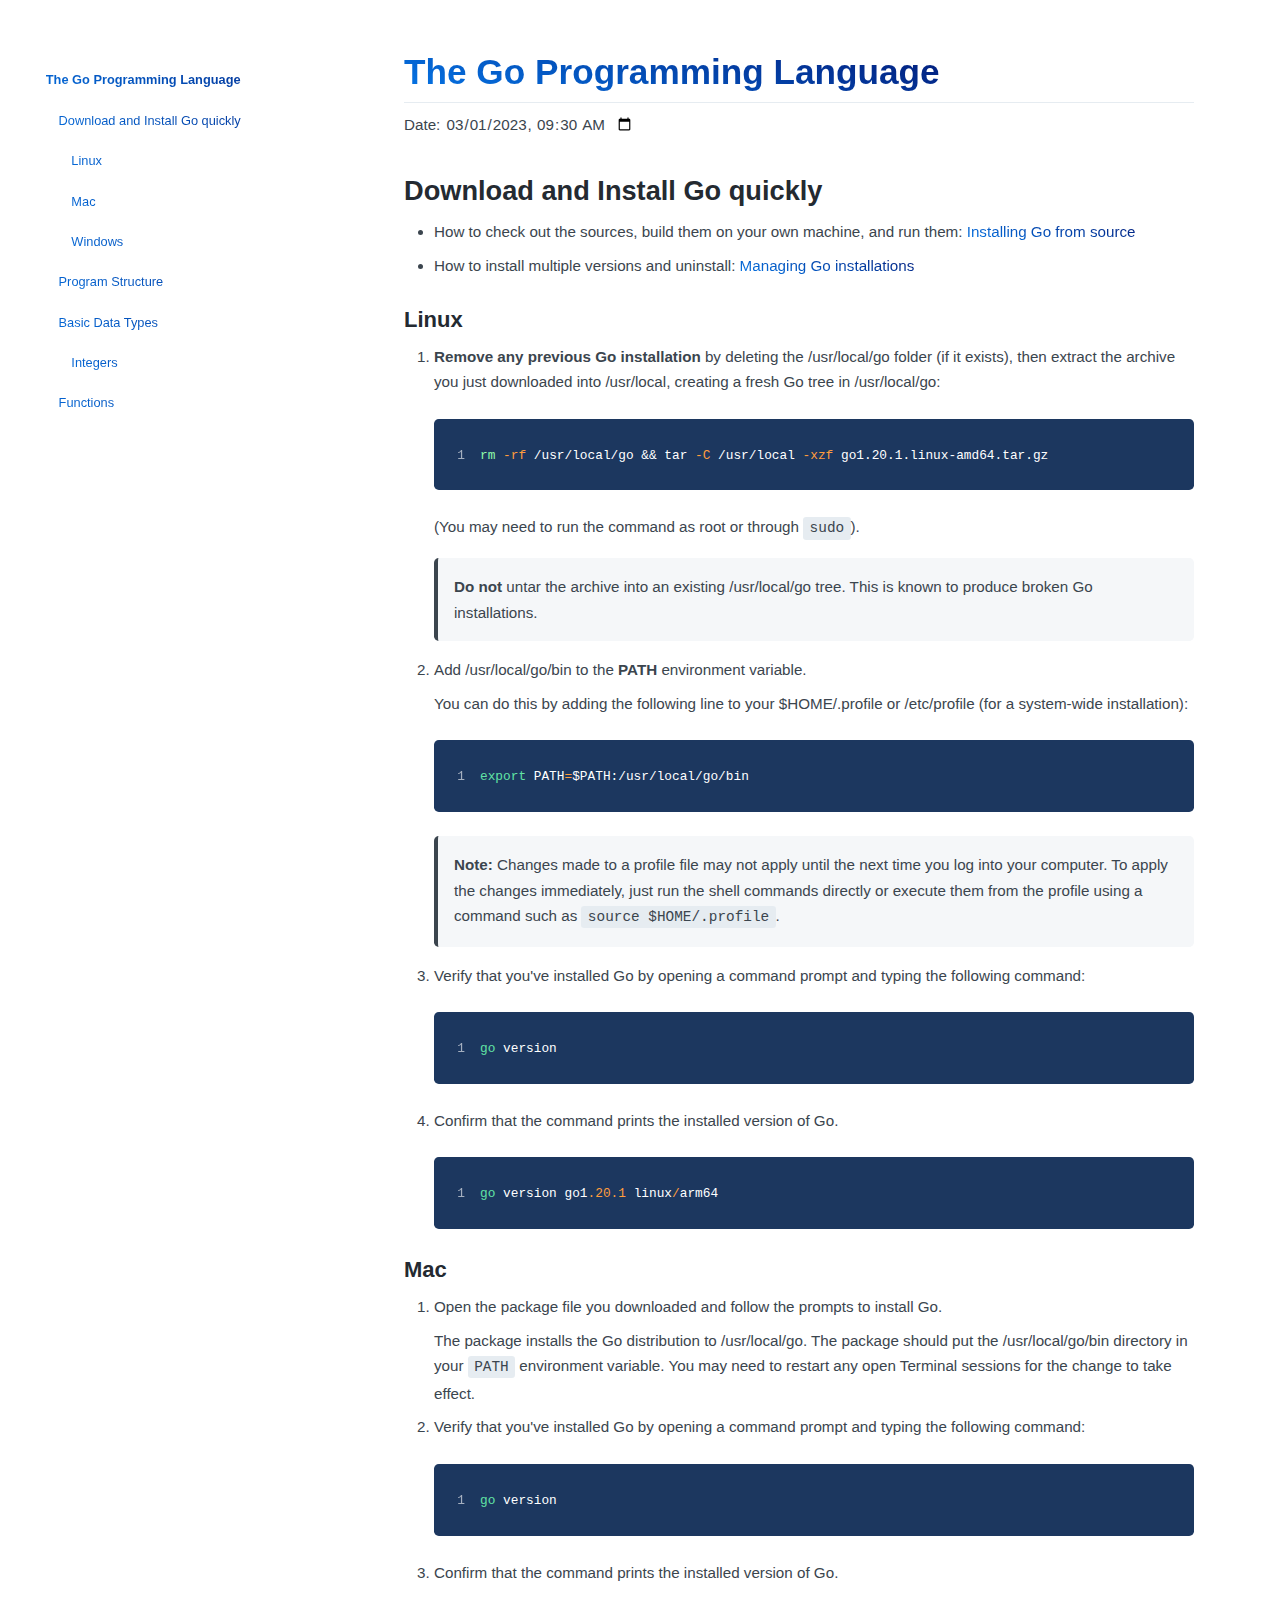
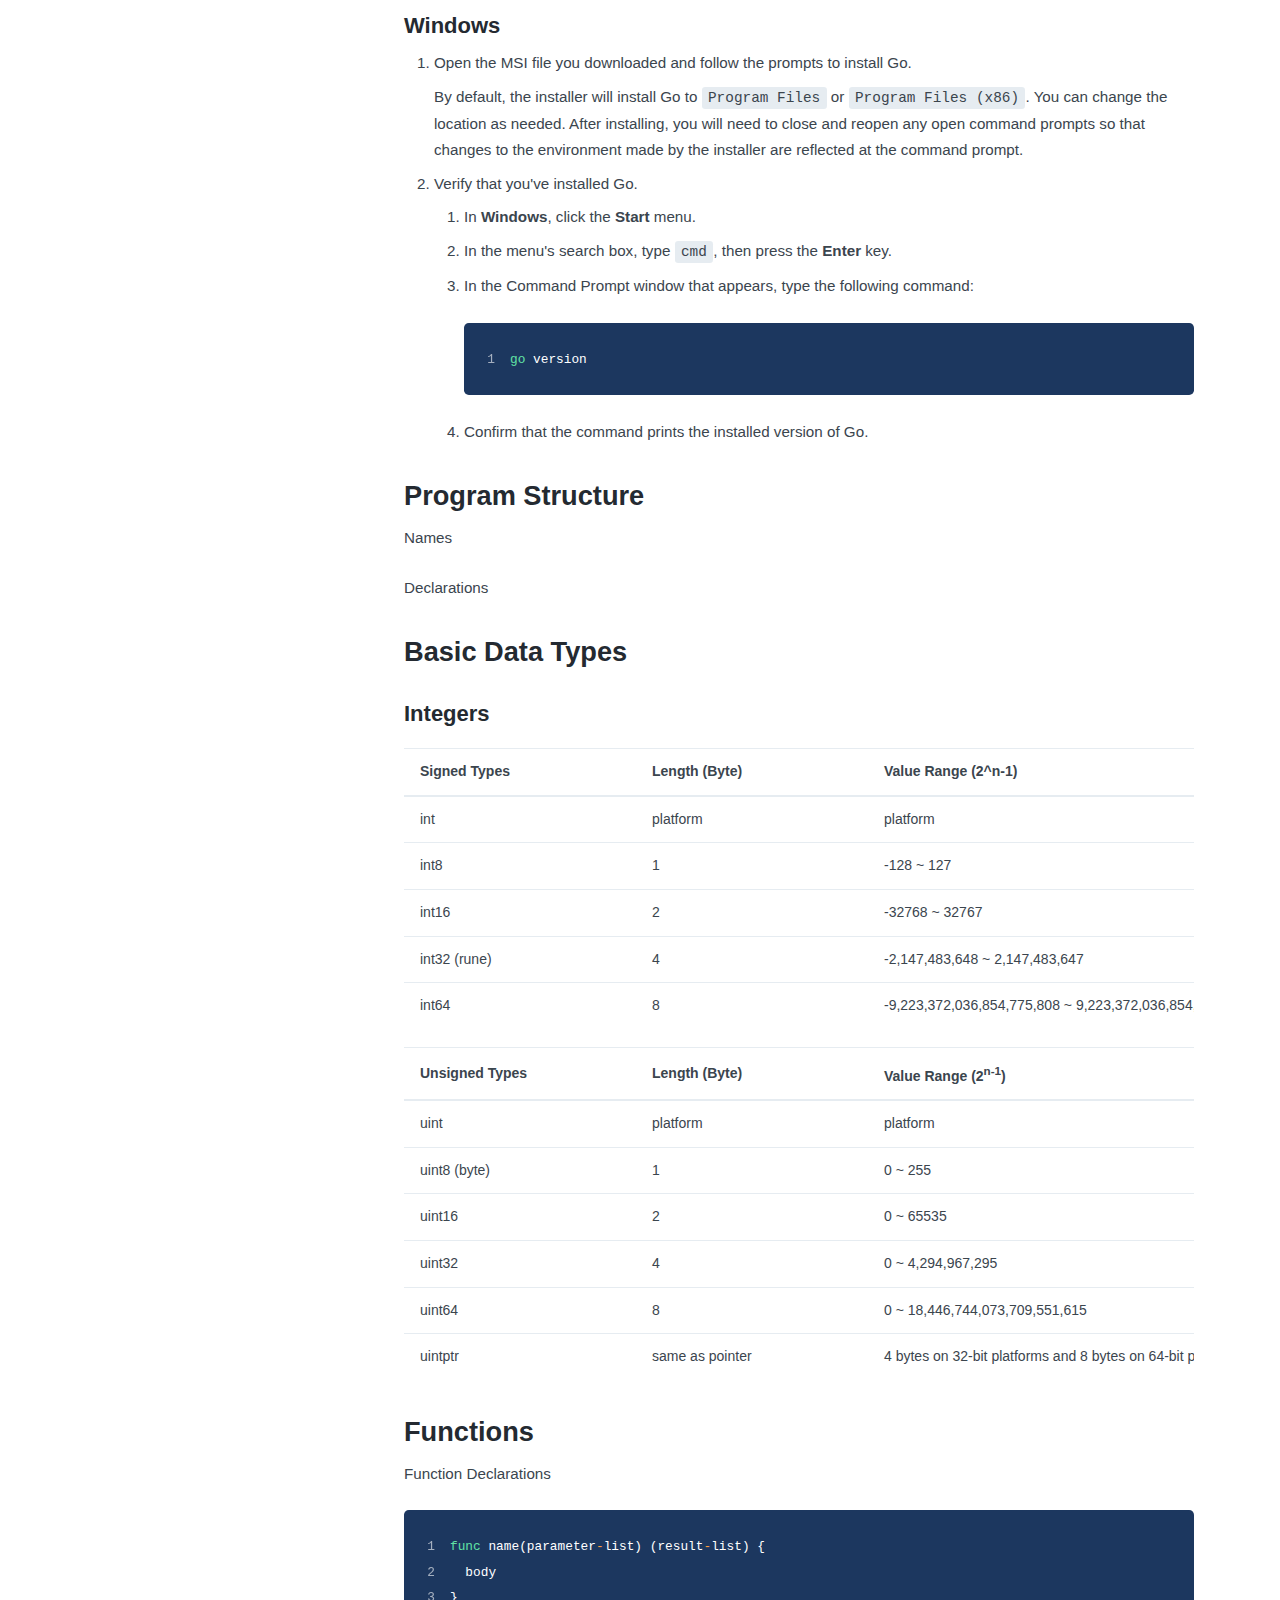
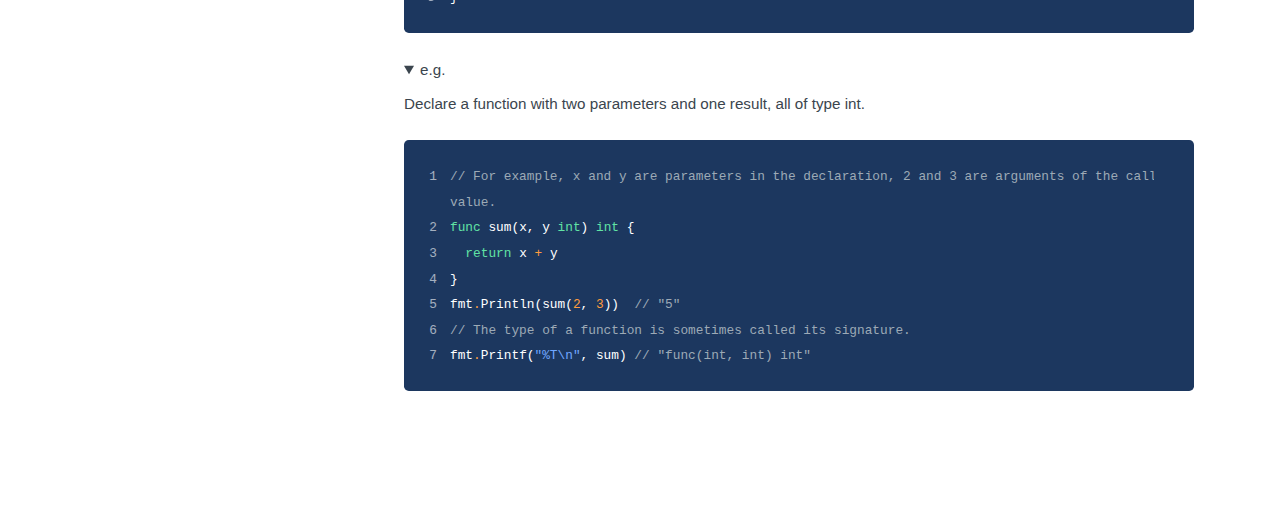
==== index.html @ cfb30a69 "Add files via upload" ====
<!doctype html>
<html>
<head>
<meta charset='UTF-8'><meta name='viewport' content='width=device-width initial-scale=1'>
<title>FEWCOKE</title>
<link rel="shortcut icon" href="https://avatars.githubusercontent.com/u/36886473?v=4">
<style type='text/css'>html {overflow-x: initial !important;}:root { --bg-color: #ffffff; --text-color: #333333; --select-text-bg-color: #B5D6FC; --select-text-font-color: auto; --monospace: "Lucida Console",Consolas,"Courier",monospace; --title-bar-height: 20px; }
.mac-os-11 { --title-bar-height: 28px; }
html { font-size: 14px; background-color: var(--bg-color); color: var(--text-color); font-family: "Helvetica Neue", Helvetica, Arial, sans-serif; -webkit-font-smoothing: antialiased; }
h1, h2, h3, h4, h5 { white-space: pre-wrap; }
body { margin: 0px; padding: 0px; height: auto; inset: 0px; font-size: 1rem; line-height: 1.428571; overflow-x: hidden; background-image: inherit; background-size: inherit; background-attachment: inherit; background-origin: inherit; background-clip: inherit; background-color: inherit; tab-size: 4; background-position: inherit; background-repeat: inherit; }
iframe { margin: auto; }
a.url { word-break: break-all; }
a:active, a:hover { outline: 0px; }
.in-text-selection, ::selection { text-shadow: none; background: var(--select-text-bg-color); color: var(--select-text-font-color); }
#write { margin: 0px auto; height: auto; width: inherit; word-break: normal; overflow-wrap: break-word; position: relative; white-space: normal; overflow-x: visible; padding-top: 36px; }
#write.first-line-indent p { text-indent: 2em; }
#write.first-line-indent li p, #write.first-line-indent p * { text-indent: 0px; }
#write.first-line-indent li { margin-left: 2em; }
.for-image #write { padding-left: 8px; padding-right: 8px; }
body.typora-export { padding-left: 30px; padding-right: 30px; }
.typora-export .footnote-line, .typora-export li, .typora-export p { white-space: pre-wrap; }
.typora-export .task-list-item input { pointer-events: none; }
@media screen and (max-width: 500px) {
  body.typora-export { padding-left: 0px; padding-right: 0px; }
  #write { padding-left: 20px; padding-right: 20px; }
}
#write li > figure:last-child { margin-bottom: 0.5rem; }
#write ol, #write ul { position: relative; }
img { max-width: 100%; vertical-align: middle; image-orientation: from-image; }
button, input, select, textarea { color: inherit; font-family: inherit; font-size: inherit; font-style: inherit; font-variant-caps: inherit; font-weight: inherit; font-stretch: inherit; line-height: inherit; }
input[type="checkbox"], input[type="radio"] { line-height: normal; padding: 0px; }
*, ::after, ::before { box-sizing: border-box; }
#write h1, #write h2, #write h3, #write h4, #write h5, #write h6, #write p, #write pre { width: inherit; }
#write h1, #write h2, #write h3, #write h4, #write h5, #write h6, #write p { position: relative; }
p { line-height: inherit; }
h1, h2, h3, h4, h5, h6 { break-after: avoid-page; break-inside: avoid; orphans: 4; }
p { orphans: 4; }
h1 { font-size: 2rem; }
h2 { font-size: 1.8rem; }
h3 { font-size: 1.6rem; }
h4 { font-size: 1.4rem; }
h5 { font-size: 1.2rem; }
h6 { font-size: 1rem; }
.md-math-block, .md-rawblock, h1, h2, h3, h4, h5, h6, p { margin-top: 1rem; margin-bottom: 1rem; }
.hidden { display: none; }
.md-blockmeta { color: rgb(204, 204, 204); font-weight: 700; font-style: italic; }
a { cursor: pointer; }
sup.md-footnote { padding: 2px 4px; background-color: rgba(238, 238, 238, 0.7); color: rgb(85, 85, 85); border-radius: 4px; cursor: pointer; }
sup.md-footnote a, sup.md-footnote a:hover { color: inherit; text-transform: inherit; text-decoration: inherit; }
#write input[type="checkbox"] { cursor: pointer; width: inherit; height: inherit; }
figure { overflow-x: auto; margin: 1.2em 0px; max-width: calc(100% + 16px); padding: 0px; }
figure > table { margin: 0px; }
thead, tr { break-inside: avoid; break-after: auto; }
thead { display: table-header-group; }
table { border-collapse: collapse; border-spacing: 0px; width: 100%; overflow: auto; break-inside: auto; text-align: left; }
table.md-table td { min-width: 32px; }
.CodeMirror-gutters { border-right-width: 0px; background-color: inherit; }
.CodeMirror-linenumber { -webkit-user-select: none; }
.CodeMirror { text-align: left; }
.CodeMirror-placeholder { opacity: 0.3; }
.CodeMirror pre { padding: 0px 4px; }
.CodeMirror-lines { padding: 0px; }
div.hr:focus { cursor: none; }
#write pre { white-space: pre-wrap; }
#write.fences-no-line-wrapping pre { white-space: pre; }
#write pre.ty-contain-cm { white-space: normal; }
.CodeMirror-gutters { margin-right: 4px; }
.md-fences { font-size: 0.9rem; display: block; break-inside: avoid; text-align: left; overflow: visible; white-space: pre; background-image: inherit; background-size: inherit; background-attachment: inherit; background-origin: inherit; background-clip: inherit; background-color: inherit; position: relative !important; background-position: inherit; background-repeat: inherit; }
.md-fences-adv-panel { width: 100%; margin-top: 10px; text-align: center; padding-top: 0px; padding-bottom: 8px; overflow-x: auto; }
#write .md-fences.mock-cm { white-space: pre-wrap; }
.md-fences.md-fences-with-lineno { padding-left: 0px; }
#write.fences-no-line-wrapping .md-fences.mock-cm { white-space: pre; overflow-x: auto; }
.md-fences.mock-cm.md-fences-with-lineno { padding-left: 8px; }
.CodeMirror-line, twitterwidget { break-inside: avoid; }
svg { break-inside: avoid; }
.footnotes { opacity: 0.8; font-size: 0.9rem; margin-top: 1em; margin-bottom: 1em; }
.footnotes + .footnotes { margin-top: 0px; }
.md-reset { margin: 0px; padding: 0px; border: 0px; outline: 0px; vertical-align: top; text-decoration: none; text-shadow: none; float: none; position: static; width: auto; height: auto; white-space: nowrap; cursor: inherit; line-height: normal; font-weight: 400; text-align: left; box-sizing: content-box; direction: ltr; background-position: 0px 0px; }
li div { padding-top: 0px; }
blockquote { margin: 1rem 0px; }
li .mathjax-block, li p { margin: 0.5rem 0px; }
li blockquote { margin: 1rem 0px; }
li { margin: 0px; position: relative; }
blockquote > :last-child { margin-bottom: 0px; }
blockquote > :first-child, li > :first-child { margin-top: 0px; }
.footnotes-area { color: rgb(136, 136, 136); margin-top: 0.714rem; padding-bottom: 0.143rem; white-space: normal; }
#write .footnote-line { white-space: pre-wrap; }
@media print {
  body, html { border: 1px solid transparent; height: 99%; break-after: avoid; break-before: avoid; font-variant-ligatures: no-common-ligatures; }
  #write { margin-top: 0px; border-color: transparent !important; padding-top: 0px !important; padding-bottom: 0px !important; }
  .typora-export * { print-color-adjust: exact; }
  .typora-export #write { break-after: avoid; }
  .typora-export #write::after { height: 0px; }
  .is-mac table { break-inside: avoid; }
  #write > p:nth-child(1) { margin-top: 0px; }
  .typora-export-show-outline .typora-export-sidebar { display: none; }
  figure { overflow-x: visible; }
}
.footnote-line { margin-top: 0.714em; font-size: 0.7em; }
a img, img a { cursor: pointer; }
pre.md-meta-block { font-size: 0.8rem; min-height: 0.8rem; white-space: pre-wrap; background-color: rgb(204, 204, 204); display: block; overflow-x: hidden; }
p > .md-image:only-child:not(.md-img-error) img, p > img:only-child { display: block; margin: auto; }
#write.first-line-indent p > .md-image:only-child:not(.md-img-error) img { left: -2em; position: relative; }
p > .md-image:only-child { display: inline-block; width: 100%; }
#write .MathJax_Display { margin: 0.8em 0px 0px; }
.md-math-block { width: 100%; }
.md-math-block:not(:empty)::after { display: none; }
.MathJax_ref { fill: currentcolor; }
[contenteditable="true"]:active, [contenteditable="true"]:focus, [contenteditable="false"]:active, [contenteditable="false"]:focus { outline: 0px; box-shadow: none; }
.md-task-list-item { position: relative; list-style-type: none; }
.task-list-item.md-task-list-item { padding-left: 0px; }
.md-task-list-item > input { position: absolute; top: 0px; left: 0px; margin-left: -1.2em; margin-top: calc(1em - 10px); border: none; }
.math { font-size: 1rem; }
.md-toc { min-height: 3.58rem; position: relative; font-size: 0.9rem; border-radius: 10px; }
.md-toc-content { position: relative; margin-left: 0px; }
.md-toc-content::after, .md-toc::after { display: none; }
.md-toc-item { display: block; color: rgb(65, 131, 196); }
.md-toc-item a { text-decoration: none; }
.md-toc-inner:hover { text-decoration: underline; }
.md-toc-inner { display: inline-block; cursor: pointer; }
.md-toc-h1 .md-toc-inner { margin-left: 0px; font-weight: 700; }
.md-toc-h2 .md-toc-inner { margin-left: 2em; }
.md-toc-h3 .md-toc-inner { margin-left: 4em; }
.md-toc-h4 .md-toc-inner { margin-left: 6em; }
.md-toc-h5 .md-toc-inner { margin-left: 8em; }
.md-toc-h6 .md-toc-inner { margin-left: 10em; }
@media screen and (max-width: 48em) {
  .md-toc-h3 .md-toc-inner { margin-left: 3.5em; }
  .md-toc-h4 .md-toc-inner { margin-left: 5em; }
  .md-toc-h5 .md-toc-inner { margin-left: 6.5em; }
  .md-toc-h6 .md-toc-inner { margin-left: 8em; }
}
a.md-toc-inner { font-size: inherit; font-style: inherit; font-weight: inherit; line-height: inherit; }
.footnote-line a:not(.reversefootnote) { color: inherit; }
.reversefootnote { font-family: ui-monospace, sans-serif; }
.md-attr { display: none; }
.md-fn-count::after { content: "."; }
code, pre, samp, tt { font-family: var(--monospace); }
kbd { margin: 0px 0.1em; padding: 0.1em 0.6em; font-size: 0.8em; color: rgb(36, 39, 41); background-color: rgb(255, 255, 255); border: 1px solid rgb(173, 179, 185); border-radius: 3px; box-shadow: rgba(12, 13, 14, 0.2) 0px 1px 0px, rgb(255, 255, 255) 0px 0px 0px 2px inset; white-space: nowrap; vertical-align: middle; }
.md-comment { color: rgb(162, 127, 3); opacity: 0.6; font-family: var(--monospace); }
code { text-align: left; }
a.md-print-anchor { white-space: pre !important; border: none !important; display: inline-block !important; position: absolute !important; width: 1px !important; right: 0px !important; outline: 0px !important; text-shadow: initial !important; background-position: 0px 0px !important; }
.os-windows.monocolor-emoji .md-emoji { font-family: "Segoe UI Symbol", sans-serif; }
.md-diagram-panel > svg { max-width: 100%; }
[lang="flow"] svg, [lang="mermaid"] svg { max-width: 100%; height: auto; }
[lang="mermaid"] .node text { font-size: 1rem; }
table tr th { border-bottom-width: 0px; }
video { max-width: 100%; display: block; margin: 0px auto; }
iframe { max-width: 100%; width: 100%; border: none; }
.highlight td, .highlight tr { border: 0px; }
mark { background-color: rgb(255, 255, 0); color: rgb(0, 0, 0); }
.md-html-inline .md-plain, .md-html-inline strong, mark .md-inline-math, mark strong { color: inherit; }
.md-expand mark .md-meta { opacity: 0.3 !important; }
mark .md-meta { color: rgb(0, 0, 0); }
@media print {
  .typora-export h1, .typora-export h2, .typora-export h3, .typora-export h4, .typora-export h5, .typora-export h6 { break-inside: avoid; }
}
.md-diagram-panel .messageText { stroke: none !important; }
.md-diagram-panel .start-state { fill: var(--node-fill); }
.md-diagram-panel .edgeLabel rect { opacity: 1 !important; }
.md-fences.md-fences-math { font-size: 1em; }
.md-fences-advanced:not(.md-focus) { padding: 0px; white-space: nowrap; border: 0px; }
.md-fences-advanced:not(.md-focus) { background-image: inherit; background-size: inherit; background-attachment: inherit; background-origin: inherit; background-clip: inherit; background-color: inherit; background-position: inherit; background-repeat: inherit; }
.typora-export-show-outline .typora-export-content { max-width: 1440px; margin: auto; display: flex; flex-direction: row; }
.typora-export-sidebar { width: 300px; font-size: 0.8rem; margin-top: 80px; margin-right: 18px; }
.typora-export-show-outline #write { --webkit-flex: 2; flex: 2 1 0%; }
.typora-export-sidebar .outline-content { position: fixed; top: 0px; max-height: 100%; overflow: hidden auto; padding-bottom: 30px; padding-top: 60px; width: 300px; }
@media screen and (max-width: 1024px) {
  .typora-export-sidebar, .typora-export-sidebar .outline-content { width: 240px; }
}
@media screen and (max-width: 800px) {
  .typora-export-sidebar { display: none; }
}
.outline-content li, .outline-content ul { margin-left: 0px; margin-right: 0px; padding-left: 0px; padding-right: 0px; list-style: none; overflow-wrap: anywhere; }
.outline-content ul { margin-top: 0px; margin-bottom: 0px; }
.outline-content strong { font-weight: 400; }
.outline-expander { width: 1rem; height: 1.428571rem; position: relative; display: table-cell; vertical-align: middle; cursor: pointer; padding-left: 4px; }
.outline-expander::before { content: ""; position: relative; font-family: Ionicons; display: inline-block; font-size: 8px; vertical-align: middle; }
.outline-item { padding-top: 3px; padding-bottom: 3px; cursor: pointer; }
.outline-expander:hover::before { content: ""; }
.outline-h1 > .outline-item { padding-left: 0px; }
.outline-h2 > .outline-item { padding-left: 1em; }
.outline-h3 > .outline-item { padding-left: 2em; }
.outline-h4 > .outline-item { padding-left: 3em; }
.outline-h5 > .outline-item { padding-left: 4em; }
.outline-h6 > .outline-item { padding-left: 5em; }
.outline-label { cursor: pointer; display: table-cell; vertical-align: middle; text-decoration: none; color: inherit; }
.outline-label:hover { text-decoration: underline; }
.outline-item:hover { border-color: rgb(245, 245, 245); background-color: var(--item-hover-bg-color); }
.outline-item:hover { margin-left: -28px; margin-right: -28px; border-left-width: 28px; border-left-style: solid; border-left-color: transparent; border-right-width: 28px; border-right-style: solid; border-right-color: transparent; }
.outline-item-single .outline-expander::before, .outline-item-single .outline-expander:hover::before { display: none; }
.outline-item-open > .outline-item > .outline-expander::before { content: ""; }
.outline-children { display: none; }
.info-panel-tab-wrapper { display: none; }
.outline-item-open > .outline-children { display: block; }
.typora-export .outline-item { padding-top: 1px; padding-bottom: 1px; }
.typora-export .outline-item:hover { margin-right: -8px; border-right-width: 8px; border-right-style: solid; border-right-color: transparent; }
.typora-export .outline-expander::before { content: "+"; font-family: inherit; top: -1px; }
.typora-export .outline-expander:hover::before, .typora-export .outline-item-open > .outline-item > .outline-expander::before { content: "−"; }
.typora-export-collapse-outline .outline-children { display: none; }
.typora-export-collapse-outline .outline-item-open > .outline-children, .typora-export-no-collapse-outline .outline-children { display: block; }
.typora-export-no-collapse-outline .outline-expander::before { content: "" !important; }
.typora-export-show-outline .outline-item-active > .outline-item .outline-label { font-weight: 700; }
.md-inline-math-container mjx-container { zoom: 0.95; }
mjx-container { break-inside: avoid; }


.CodeMirror { height: auto; }
.CodeMirror.cm-s-inner { background-image: inherit; background-size: inherit; background-attachment: inherit; background-origin: inherit; background-clip: inherit; background-color: inherit; background-position: inherit; background-repeat: inherit; }
.CodeMirror-scroll { overflow: auto hidden; z-index: 3; }
.CodeMirror-gutter-filler, .CodeMirror-scrollbar-filler { background-color: rgb(255, 255, 255); }
.CodeMirror-gutters { border-right-width: 1px; border-right-style: solid; border-right-color: rgb(221, 221, 221); background-image: inherit; background-size: inherit; background-attachment: inherit; background-origin: inherit; background-clip: inherit; background-color: inherit; white-space: nowrap; background-position: inherit; background-repeat: inherit; }
.CodeMirror-linenumber { padding: 0px 3px 0px 5px; text-align: right; color: rgb(153, 153, 153); }
.cm-s-inner .cm-keyword { color: rgb(119, 0, 136); }
.cm-s-inner .cm-atom, .cm-s-inner.cm-atom { color: rgb(34, 17, 153); }
.cm-s-inner .cm-number { color: rgb(17, 102, 68); }
.cm-s-inner .cm-def { color: rgb(0, 0, 255); }
.cm-s-inner .cm-variable { color: rgb(0, 0, 0); }
.cm-s-inner .cm-variable-2 { color: rgb(0, 85, 170); }
.cm-s-inner .cm-variable-3 { color: rgb(0, 136, 85); }
.cm-s-inner .cm-string { color: rgb(170, 17, 17); }
.cm-s-inner .cm-property { color: rgb(0, 0, 0); }
.cm-s-inner .cm-operator { color: rgb(152, 26, 26); }
.cm-s-inner .cm-comment, .cm-s-inner.cm-comment { color: rgb(170, 85, 0); }
.cm-s-inner .cm-string-2 { color: rgb(255, 85, 0); }
.cm-s-inner .cm-meta { color: rgb(85, 85, 85); }
.cm-s-inner .cm-qualifier { color: rgb(85, 85, 85); }
.cm-s-inner .cm-builtin { color: rgb(51, 0, 170); }
.cm-s-inner .cm-bracket { color: rgb(153, 153, 119); }
.cm-s-inner .cm-tag { color: rgb(17, 119, 0); }
.cm-s-inner .cm-attribute { color: rgb(0, 0, 204); }
.cm-s-inner .cm-header, .cm-s-inner.cm-header { color: rgb(0, 0, 255); }
.cm-s-inner .cm-quote, .cm-s-inner.cm-quote { color: rgb(0, 153, 0); }
.cm-s-inner .cm-hr, .cm-s-inner.cm-hr { color: rgb(153, 153, 153); }
.cm-s-inner .cm-link, .cm-s-inner.cm-link { color: rgb(0, 0, 204); }
.cm-negative { color: rgb(221, 68, 68); }
.cm-positive { color: rgb(34, 153, 34); }
.cm-header, .cm-strong { font-weight: 700; }
.cm-del { text-decoration: line-through; }
.cm-em { font-style: italic; }
.cm-link { text-decoration: underline; }
.cm-error { color: red; }
.cm-invalidchar { color: red; }
.cm-constant { color: rgb(38, 139, 210); }
.cm-defined { color: rgb(181, 137, 0); }
div.CodeMirror span.CodeMirror-matchingbracket { color: rgb(0, 255, 0); }
div.CodeMirror span.CodeMirror-nonmatchingbracket { color: rgb(255, 34, 34); }
.cm-s-inner .CodeMirror-activeline-background { background-image: inherit; background-size: inherit; background-attachment: inherit; background-origin: inherit; background-clip: inherit; background-color: inherit; background-position: inherit; background-repeat: inherit; }
.CodeMirror { position: relative; overflow: hidden; }
.CodeMirror-scroll { height: 100%; outline: 0px; position: relative; box-sizing: content-box; background-image: inherit; background-size: inherit; background-attachment: inherit; background-origin: inherit; background-clip: inherit; background-color: inherit; background-position: inherit; background-repeat: inherit; }
.CodeMirror-sizer { position: relative; }
.CodeMirror-gutter-filler, .CodeMirror-hscrollbar, .CodeMirror-scrollbar-filler, .CodeMirror-vscrollbar { position: absolute; z-index: 6; display: none; outline: 0px; }
.CodeMirror-vscrollbar { right: 0px; top: 0px; overflow: hidden; }
.CodeMirror-hscrollbar { bottom: 0px; left: 0px; overflow: auto hidden; }
.CodeMirror-scrollbar-filler { right: 0px; bottom: 0px; }
.CodeMirror-gutter-filler { left: 0px; bottom: 0px; }
.CodeMirror-gutters { position: absolute; left: 0px; top: 0px; padding-bottom: 10px; z-index: 3; overflow-y: hidden; }
.CodeMirror-gutter { white-space: normal; height: 100%; box-sizing: content-box; padding-bottom: 30px; margin-bottom: -32px; display: inline-block; }
.CodeMirror-gutter-wrapper { position: absolute; z-index: 4; border: none !important; background-position: 0px 0px !important; }
.CodeMirror-gutter-background { position: absolute; top: 0px; bottom: 0px; z-index: 4; }
.CodeMirror-gutter-elt { position: absolute; cursor: default; z-index: 4; }
.CodeMirror-lines { cursor: text; }
.CodeMirror pre { border-radius: 0px; border-width: 0px; font-family: inherit; font-size: inherit; margin: 0px; white-space: pre; overflow-wrap: normal; color: inherit; z-index: 2; position: relative; overflow: visible; background-position: 0px 0px; }
.CodeMirror-wrap pre { overflow-wrap: break-word; white-space: pre-wrap; word-break: normal; }
.CodeMirror-code pre { border-right-width: 30px; border-right-style: solid; border-right-color: transparent; width: fit-content; }
.CodeMirror-wrap .CodeMirror-code pre { border-right-style: none; width: auto; }
.CodeMirror-linebackground { position: absolute; inset: 0px; z-index: 0; }
.CodeMirror-linewidget { position: relative; z-index: 2; overflow: auto; }
.CodeMirror-wrap .CodeMirror-scroll { overflow-x: hidden; }
.CodeMirror-measure { position: absolute; width: 100%; height: 0px; overflow: hidden; visibility: hidden; }
.CodeMirror-measure pre { position: static; }
.CodeMirror div.CodeMirror-cursor { position: absolute; visibility: hidden; border-right-style: none; width: 0px; }
.CodeMirror div.CodeMirror-cursor { visibility: hidden; }
.CodeMirror-focused div.CodeMirror-cursor { visibility: inherit; }
.cm-searching { background-color: rgba(255, 255, 0, 0.4); }
span.cm-underlined { text-decoration: underline; }
span.cm-strikethrough { text-decoration: line-through; }
.cm-tw-syntaxerror { color: rgb(255, 255, 255); background-color: rgb(153, 0, 0); }
.cm-tw-deleted { text-decoration: line-through; }
.cm-tw-header5 { font-weight: 700; }
.cm-tw-listitem:first-child { padding-left: 10px; }
.cm-tw-box { border-style: solid; border-right-width: 1px; border-bottom-width: 1px; border-left-width: 1px; border-color: inherit; border-top-width: 0px !important; }
.cm-tw-underline { text-decoration: underline; }
@media print {
  .CodeMirror div.CodeMirror-cursor { visibility: hidden; }
}


/* roboto-300 - latin */
/* roboto-300italic - latin */
/* roboto-regular - latin */
/* roboto-italic - latin */
/* roboto-500 - latin */
/* roboto-500italic - latin */
/* roboto-700 - latin */
/* roboto-700italic - latin */
/* roboto-900 - latin */
/* roboto-900italic - latin */
/* sorucecodepro-400 - latin */
@font-face {
     font-family: 'Source Code Pro';
     font-style: normal;
     font-weight: 400;
     src: local('Source Code Pro'), local('SourceCodePro-Regular'),
     url('file:///Users/R/Library/Application%20Support/abnerworks.Typora/themes/gitbook/SourceCodePro-Regular.ttf') format('truetype');
}@import "";

/*by 16soundsofsilence, yes this code is an absolute mess*/

:root {
    --bg-color: white;
    --side-bar-bg-color: #f5f7f9;
    --control-text-color: #3b454e;
    --primary-color: #3884ff;
    --backgroundx: linear-gradient(315deg, rgba(0, 147, 233, 1) 0%, rgba(8, 174, 234, 1) 30%, rgba(128, 208, 199, 1) 60%, rgba(42, 245, 152, 1) 100%);
    --backgrounda: linear-gradient(15deg, rgba(5, 117, 230, 1) 0%, rgba(2, 27, 121, 1) 100%);

    background: linear-gradient(to right, rgb(55, 59, 68), rgb(66, 134, 244));
    background: linear-gradient(to right, rgb(57, 106, 252), rgb(41, 72, 255));
    background: linear-gradient(to right, rgb(12, 235, 235), rgb(32, 227, 178), rgb(41, 255, 198));
    background: linear-gradient(to right, rgb(86, 204, 242), rgb(47, 128, 237));
    background: linear-gradient(to right, rgb(5, 117, 230), rgb(2, 27, 121));
    background: linear-gradient(to right, rgb(0, 4, 40), rgb(0, 78, 146));
    background: linear-gradient(to right, rgb(20, 30, 48), rgb(36, 59, 85));
    background: linear-gradient(to right, rgb(0, 0, 0), rgb(67, 67, 67));
    background: linear-gradient(to right, rgb(30, 60, 114), rgb(42, 82, 152));
    /*--backgroundx: linear-gradient(45deg, rgba(142, 245, 152, 1) 0%, rgba(8, 174, 234) 50%, rgba(0, 147, 233, 1) 100%);*/
    --primary-btn-border-color: #3884ff;
    --active-file-bg-color: #e6ecf1;
    --active-file-text-color: inherit;
    --active-file-border-color: #3884ff;
    --item-hover-text-color: #242a31;
    --item-hover-bg-color: #f5f7f9;
    --window-border: 1px solid #e6ecf1;
    --select-text-font-color: white;
    --select-text-bg-color: #1968e6;

    --md-char-color: #9daab6;
    --heading-char-color: #9daab6;
    --meta-content-color: #3884ff;

    --borders: #e6ecf1;
    --table-border-color: #e6ecf1;
    --boxes: #f5f7f9;
    --boxes-darker: #d8e0e7;
    --boxes-darker2: #bac2c9;
    --boxes-darkest: #9daab6;
    --drag-placeholder-color: #d8e0e7;

    --text-color: #3b454e;
    --heading-text-color: #242a31;
    --light-text-color: #9daab6;
    --light-text-color-darker: #74818d;
    /*--codeboxes: #183055;*/
    --codeboxes: #1c375f;
    --codeboxes-lighter: #1c375f;
    --rawblock-edit-panel-bd: transparent;

    --primary-color-darkest: #001f50;
    --primary-color-darker2: #00307c;
    --primary-color-darker: #1968e6;
    --focus-ring-color: #3884ff;

    --danger-color: rgb(255, 70, 66);

    --node-fill: #ececff;
    --node-border: #ccccff;
    --cluster-fill: #ffffde;
    --cluster-border: #aaaa33;
    --note-fill: #fff5ad;
    --note-border: #aaaa33;

    /*****************************/

    /*--font-family: "Roboto", sans-serif;*/
    /*--code-font-family: "Source Code Pro";*/
    /*--monospace: "Source Code Pro";*/

    --font-family: "Roboto", -apple-system,BlinkMacSystemFont,"Segoe UI","Noto Sans",Helvetica,Arial,sans-serif,"Apple Color Emoji","Segoe UI Emoji";
    --code-font-family: ui-monospace,SFMono-Regular,SF Mono,Menlo,Consolas,Liberation Mono,monospace;
    --monospace: ui-monospace,SFMono-Regular,SF Mono,Menlo,Consolas,Liberation Mono,monospace;
}

html,
.form-control,
.modal {
    font-size: 16px;
}

kbd {
    font-family: var(--font-family);
}

body {
    background: var(--bg-color);
    font-family: var(--font-family);
    font-weight: 400;
    color: #3b454e;
    line-height: 1.6rem;
    height: 100%;
}

#write {
    font-size: 0.95rem;
    max-width: 850px;
    margin: 0 auto;
    margin-top: 1rem;
    padding: 30px;
    padding-bottom: 100px;
    position: static;
    width: 100%;
}

#write > ul:first-child,
#write > ol:first-child {
    margin-top: 30px;
}

a {
    /*color: var(--primary-color);*/
    text-decoration: none !important;
    transition-duration: 0.2s;
    transition-property: color;
    /*--backgroundx: linear-gradient(315deg, rgba(0, 147, 233, 1) 0%, rgba(8, 174, 234, 1) 30%, rgba(139, 198, 236, 1) 60%, rgba(149, 153, 226, 1) 100%);*/
    background-image: var(--backgrounda);
    color: var(--primary-color);
    background-clip: text;
    -webkit-background-clip: text;
    -webkit-text-fill-color: transparent;
}

a:hover {
    color: var(--primary-color-darker);
}

mark a,
mark .md-content.md-url {
    color: var(--primary-color-darker2);
}

mark a:hover {
    color: var(--primary-color-darkest);
}

.ty-preferences a {
    color: var(--primary-color);
}

h1,
h2,
h3,
h4,
h5,
h6 {
    position: relative;
    color: var(--heading-text-color);
    cursor: text;
}

h1:hover a.anchor,
h2:hover a.anchor,
h3:hover a.anchor,
h4:hover a.anchor,
h5:hover a.anchor,
h6:hover a.anchor {
    text-decoration: none;
}

h1 tt,
h1 code {
    font-size: inherit;
}

h2 tt,
h2 code {
    font-size: inherit;
}

h3 tt,
h3 code {
    font-size: inherit;
}

h4 tt,
h4 code {
    font-size: inherit;
}

h5 tt,
h5 code {
    font-size: inherit;
}

h6 tt,
h6 code {
    font-size: inherit;
}

h1 {
    font-size: 2.2rem;
    font-weight: 700;
    line-height: 1.5;
    margin-top: 3rem;
    margin-bottom: 0.5rem;
    padding-bottom: 0.2rem;
    border-bottom: solid 1px var(--borders);
}

h2 {
    font-size: 1.7rem;
    font-weight: 700;
    line-height: 1.5;
    margin-top: 2rem;
    margin-bottom: 0.5rem;
}

h3 {
    font-size: 1.375rem;
    font-weight: 700;
    line-height: 1.5;
    margin-top: 1.5rem;
    margin-bottom: 0.5rem;
}

h4 {
    font-size: 1.15rem;
    font-weight: 700;
    line-height: 1.5;
    margin-top: 1.5rem;
    margin-bottom: 0.5rem;
}

h5 {
    font-size: 0.95rem;
    font-weight: 700;
    line-height: 1.5;
    margin-top: 1.5rem;
    margin-bottom: 0.5rem;
}

h6 {
    font-size: 0.95rem;
    font-weight: 400;
    line-height: 1.5;
    margin-top: 1.5rem;
    margin-bottom: 0.5rem;
}

#write > h1.md-focus:before,
#write > h2.md-focus:before,
#write > h3.md-focus:before,
#write > h4.md-focus:before,
#write > h5.md-focus:before,
#write > h6.md-focus:before {
    color: var(--light-text-color);
    border: none;
    position: absolute;
    font-size: 0.9rem;
    font-weight: 500;
    padding: 0px;
    line-height: 1;
}

#write > h1.md-focus:before {
    content: "h1";
    top: 1.15rem;
    left: -1.75rem;
}

#write > h2.md-focus:before {
    content: "h2";
    top: 0.75rem;
    left: -1.75rem;
}

#write > h3.md-focus:before {
    content: "h3";
    top: 0.575rem;
    left: -1.75rem;
}

#write > h4.md-focus:before {
    content: "h4";
    top: 0.4rem;
    left: -1.75rem;
}

#write > h5.md-focus:before {
    content: "h5";
    top: 0.25rem;
    left: -1.75rem;
}

#write > h6.md-focus:before {
    content: "h6";
    top: 0.25rem;
    left: -1.75rem;
}

h1:first-child,
h2:first-child,
h3:first-child,
h4:first-child,
h5:first-child,
h6:first-child,
blockquote h1,
blockquote h2,
blockquote h3,
blockquote h4,
blockquote h5,
blockquote h6 {
    margin-top: 0rem;
}

p,
blockquote,
ul,
ol,
dl {
    margin: 0.5rem 0rem 1.5rem 0rem;
}

li > ol,
li > ul {
    margin: 0 0;
}

hr {
    height: 1px;
    padding: 0;
    margin: 16px 0;
    background-color: var(--borders);
    border: 0 none;
    overflow: hidden;
    box-sizing: content-box;
}

li p.first {
    display: inline-block;
}

ul,
ol {
    padding-left: 30px;
}

ul:first-child,
ol:first-child {
    margin-top: 0;
}

ul:last-child,
ol:last-child {
    margin-bottom: 0;
}

.md-blockmeta {
    color: var(--md-char-color);
}

mark {
    background-color: var(--primary-color);
    color: white;
    padding: 0.2rem 0.4rem;
    border-radius: 0.2rem;
    box-decoration-break: clone;
    -webkit-box-decoration-break: clone;
}

/*BLOCKQUOTE*/

blockquote {
    width: 100%;
    background-color: var(--boxes);
    border-left: 4px solid #3b454e;
    border-radius: 0.3rem;
    padding: 1rem;
    border-right: 4px solid var(--boxes); /* removes arc with tiny blue color from top-right and bottom-right corner */
}

blockquote blockquote {
    padding-right: 0;
}

/*TABLE*/

table {
    font-size: 0.875rem;
    padding: 0;
    margin: 1.5rem 0;
    word-break: initial;
}

table tr {
    border-top: 1px solid var(--borders);
    border-bottom: 1px solid var(--borders);
    margin: 0;
    padding: 0;
}

table tr.md-end-block {
    border-top: none;
}

table tbody tr:last-child {
    border-bottom: none;
}

table tr th {
    font-weight: bold;
    border: none;
    border-bottom: solid 2px var(--borders);
    margin: 0;
    padding: 10px 16px;
    transition-duration: 0.3s;
    transition-property: background-color;
}

table tr td {
    border: none;
    margin: 0;
    padding: 10px 16px;
    transition-duration: 0.3s;
    transition-property: background-color;
}

#write table tr td:hover,
#write table tr th:hover {
    background-color: var(--boxes);
}

table tr th:first-child,
table tr td:first-child {
    margin-top: 0;
}

table tr th:last-child,
table tr td:last-child {
    margin-bottom: 0;
}

/*OTHER TABLE THINGS*/

.ty-table-edit {
    background-color: var(--boxes);
    padding: 0.3rem;
    border-radius: 0.3rem;
    box-shadow: none;
    transform: translateY(2.5rem);
    transition-duration: 0.3s;
    transition-property: opacity;
}

.ty-table-edit + .md-table {
    margin-top: 3rem;
}

.ty-table-edit:active,
.ty-table-edit:focus {
    box-shadow: none;
}

.popover,
.popover:active,
.popover:focus {
    border: solid 1px var(--borders);
    box-shadow: rgba(116, 129, 141, 0.1) 0px 3px 8px 0px;
    border-radius: 0.3rem;
}

.popover .arrow {
    border-bottom-color: var(--borders);
}

.md-grid-board a {
    background-color: transparent;
    border-color: var(--borders);
    border-radius: 2px;
}

.md-grid-board .md-grid-ext {
    background-color: var(--borders);
    border-radius: 2px;
}

.md-grid-board tr[row="1"] .md-grid-ext {
    background: none;
    border-radius: 6px;
}

.md-grid-board tr[row="1"] .md-grid-ext a {
    background-color: var(--boxes-darker2);
    border-color: var(--boxes-darker2);
}

.md-grid-board tr[row="1"] td {
    background-color: var(--bg-color);
    border-color: var(--borders);
}

.md-grid-board a.md-active,
.md-grid-board a:hover {
    background-color: var(--primary-color);
    border-color: var(--primary-color);
}

.md-grid-board tr[row="1"] a.md-active,
.md-grid-board tr[row="1"] a:hover {
    background-color: var(--primary-color-darker);
    border-color: var(--primary-color-darker);
}

#md-grid-width,
#md-grid-height {
    border-radius: 0.3rem;
    border-color: var(--borders);
    transition-duration: 0.3s;
    transition-property: border-color;
}

#md-grid-width:focus,
#md-grid-height:focus {
    border-radius: 0.3rem;
    border-color: var(--primary-color);
}

/*CODE*/

.CodeMirror {
    padding: 1rem;
    font-family: var(--code-font-family);
}

.cm-s-inner .CodeMirror-gutters {
    background-color: none;
    border-right: none;
    border-radius: 0px;
    color: white;
    height: 100%;
}

.CodeMirror.cm-s-typora-default div.CodeMirror-cursor {
    border-left: solid 2px var(--light-text-color-darker);
}

.CodeMirror.cm-s-typora-default .CodeMirror-activeline-background {
    background-color: var(--codeboxes-lighter);
}

.cm-s-inner .CodeMirror-cursor {
    color: white;
    border-left: solid 1px white;
}

.CodeMirror-linenumber {
    color: var(--bg-color);
    opacity: 0.6;
}

.cm-s-inner .CodeMirror-line::selection,
.cm-s-inner .CodeMirror-line::-moz-selection,
.cm-s-inner .CodeMirror-line > span::selection,
.cm-s-inner .CodeMirror-line > span::-moz-selection,
.cm-s-inner .CodeMirror-line > span > span::selection,
.cm-s-inner .CodeMirror-line > span > span::-moz-selection {
    background-color: rgba(255, 255, 255, 0.1);
}

.cm-error {
    color: var(--danger-color);
}

.cm-s-inner span.cm-comment,
.cm-s-typora-default span.cm-comment,
.cm-s-typora-default span.cm-code {
    color: #9daab6;
}

.cm-s-inner span.cm-string,
.cm-s-inner span.cm-string-2 {
    color: #71a7ff;
}

.cm-s-inner span.cm-number {
    color: #ff9d3d;
}

.cm-s-inner span.cm-variable,
.cm-s-inner span.cm-variable-2 {
    color: white;
}

.cm-s-inner span.cm-def {
    color: white;
}

.cm-s-inner span.cm-operator {
    color: #ff9d3d;
}

.cm-s-inner span.cm-keyword {
    color: #61e3a5;
}

.cm-s-inner span.cm-atom {
    color: #bd93f9;
}

.cm-s-inner span.cm-meta {
    color: #f8f8f2;
}

.cm-s-inner span.cm-link,
.cm-s-typora-default .cm-link {
    color: var(--primary-color);
}

.cm-s-inner span.cm-tag,
.cm-s-inner .cm-header {
    color: #b4f6d6;
}

.cm-s-inner span.cm-attribute {
    color: #ff9d3d;
}

.cm-s-inner span.cm-qualifier,
.cm-s-inner span.cm-type,
.cm-s-inner span.cm-variable-3 {
    color: #82ee9d;
}

.cm-s-inner span.cm-property {
    color: #ffd6ad;
}

.cm-s-inner span.cm-builtin {
    color: #8ffaaa;
}

.md-fences.md-focus .cm-s-inner .CodeMirror-activeline-background {
    background: none;
}

.cm-s-inner .CodeMirror-selected,
.cm-s-inner .CodeMirror-selectedtext {
    background-color: rgba(255, 255, 255, 0.1);
}

.cm-s-inner .cm-search-hit.CodeMirror-selected, .cm-s-inner .cm-search-hit.CodeMirror-selectedtext {
    background: var(--select-text-bg-color)!important;
} /* removes black background from code search selected */

.cm-s-typora-default .cm-header,
.cm-s-typora-default .cm-property {
    color: white;
    font-weight: 400;
}

.md-fences .code-tooltip {
    box-shadow: rgba(116, 129, 141, 0.08) 0px 2px 6px 0px;
    border: solid 1px var(--borders);
    border-radius: 0.3rem;
    background-color: var(--bg-color);
    color: var(--text-color);
    width: 15rem;
    height: 2.5rem;
    bottom: -3rem;
    padding: 0.1875rem;
}

.md-fences .code-tooltip .ty-input {
    border: solid 1px var(--borders);
    height: 2rem;
    line-height: 2rem;
    margin: 0rem;
    padding-left: 0.5rem !important;
    text-align: left;
    display: block;
    font-size: 0.8rem;
    font-weight: 600;
    font-family: var(--font-family);
    transition-duration: 0.3s;
    transition-property: border;
}

.md-fences .code-tooltip .ty-input:focus {
    border-color: var(--primary-color);
}

.html-for-mac .ty-cm-lang-input:empty:after {
    left: 0.5rem;
}

.autoComplt-list li,
.fences-auto-suggest li {
    font-weight: 500;
    transition-duration: 0.3s;
    transition-property: background-color, color;
}

.autoComplt-list li.active,
.fences-auto-suggest li:hover {
    background-color: var(--boxes);
    color: var(--primary-color);
}

.md-fences,
tt {
    border-radius: 0.3rem;
    color: white;
    padding: 1.5rem;
    font-size: 0.8rem;
}

code {
    padding: 0.2rem 0.4rem;
    background-color: var(--borders);
    font-size: 0.9rem;
    border-radius: 0.2rem;
    box-decoration-break: clone;
    -webkit-box-decoration-break: clone;
}

.md-fences div.CodeMirror-cursor,
#typora-source div.CodeMirror-cursor {
    border-left: solid 1px white;
}

.md-fences {
    margin-bottom: 1.5rem;
    margin-top: 1.5rem;
    padding-top: 8px;
    padding-bottom: 6px;
    background-color: var(--codeboxes);
}

#typora-source {
    background-color: var(--codeboxes);
    color: white;
    font-size: 0.9rem;
}

/*DIAGRAMS*/

.md-diagram-panel {
    color: var(--text-color);
    border: solid 1px var(--borders);
    border-radius: 0.3rem;
}

.md-diagram-panel text,
.md-diagram-panel .label {
    color: var(--text-color);
}

.md-diagram-panel text {
    fill: var(--text-color) !important /*required*/;
}

.md-diagram-panel-error {
    color: var(--danger-color);
}

/*CHECKBOXES*/

.md-task-list-item > input:before,
input[type="checkbox"]:before {
    border-radius: 0.2rem;
    margin-top: -0.08rem;
    margin-left: -0.1rem;
    width: 1rem;
    height: 1rem;
    background-color: var(--borders);
    content: " ";
    display: block;
    transition-duration: 0.3s;
    transition-property: background-color;
}

.md-task-list-item:hover > input:before,
input[type="checkbox"]:hover:before {
    background-color: var(--boxes-darker);
}

.md-task-list-item > input:checked:before,
.md-task-list-item > input[checked]:before,
input[type="checkbox"]:checked:before {
    background-color: var(--primary-color);
}

.md-task-list-item:hover > input:checked:before,
.md-task-list-item:hover > input[checked]:before,
input[type="checkbox"]:hover:checked:before {
    background-color: var(--primary-color-darker);
}

.md-task-list-item > input:after,
.md-task-list-item > input:after,
input[type="checkbox"]:after {
    transform: rotate(-45deg);
    position: absolute;
    border: 2px solid white;
    border-top: 0;
    border-right: 0;
    top: 0.16rem;
    left: 0.1rem;
    width: 0.6rem;
    height: 0.375rem;
    content: " ";
    opacity: 0;
    transition-duration: 0.3s;
    transition-property: opacity;
}

.md-task-list-item > input:checked:after,
.md-task-list-item > input[checked]:after,
input[type="checkbox"]:checked:after {
    opacity: 1;
}

.ty-preferences input[type="checkbox"]:before {
    width: 1.2rem;
    height: 1.2rem;
}

.ty-preferences input[type="checkbox"]:after {
    width: 0.5rem;
    height: 0.32rem;
    top: 0.19rem;
    left: 0.14rem;
}

@media print {
    html {
        font-size: 13px;
    }

    table,
    pre {
        page-break-inside: avoid;
    }

    pre {
        word-wrap: break-word;
    }
}

#write pre.md-meta-block {
    padding: 1rem;
    line-height: 1.45;
    background-color: var(--boxes);
    border: 0;
    border-radius: 0.3rem;
    color: var(--text-color);
    border-left: solid 4px var(--boxes-darkest);
}

#write pre.md-meta-block:empty:before {
    color: var(--light-text-color);
}

.md-image > .md-meta {
    border-radius: 3px;
    padding: 2px 0px 0px 4px;
    font-size: 0.9em;
    color: inherit;
}

.md-tag {
    color: var(--md-char-color);
    opacity: 1;
}

/*TOC*/

.md-toc {
    margin: 1.5rem 0rem;
}

.md-toc:focus .md-toc-content {
    border: none;
}

#write div.md-toc-tooltip {
    background-color: var(--boxes);
    line-height: 1.6rem;
    padding: 0.3rem 0.75rem;
    border-top: none;
    border-radius: 0.3rem;
}

.md-toc.md-focus {
    margin-top: 4.5rem;
}

#write div.md-toc-tooltip + .md-toc-content {
    padding-top: 1rem;
}

.md-delete-toc {
    padding: 0px;
}

/*MATH*/

.md-rawblock-container {
    padding: 1rem;
    border-radius: 0.3rem;
    cursor: pointer;
    transition-duration: 0.2s;
}

.md-rawblock:hover .md-rawblock-container {
    background-color: var(--boxes);
}

.md-rawblock:active .md-rawblock-container {
    background-color: var(--boxes-darker);
}

.MathJax_SVG:focus {
    outline: none;
}

.md-rawblock-panel,
.md-rawblock-control:not(.md-rawblock-tooltip) {
    border-radius: 0.3rem;
    background-color: var(--boxes);
}

.md-rawblock-panel .code-tooltip {
    box-shadow: none;
    border-bottom-left-radius: 0.3rem;
    border-bottom-right-radius: 0.3rem;
}

.md-rawblock-panel .CodeMirror-linenumber {
    color: var(--light-text-color);
    opacity: 1;
}

.md-rawblock-panel .CodeMirror div.CodeMirror-cursor {
    border-left: solid 1px var(--text-color);
}

.md-mathblock-panel .md-mathjax-preview,
.mathjax-candidate {
    border-top: solid 1px var(--borders);
}

.md-rawblock-after,
.md-rawblock-before {
    cursor: default;
    color: var(--light-text-color);
    user-select: none;
    -webkit-user-select: none;
}

.md-rawblock-tooltip-name {
    font-size: 13px;
    color: var(--light-text-color);
    opacity: 1;
}

.md-rawblock-on-edit > .md-rawblock-tooltip {
    padding-right: 0px;
}

.md-rawblock-input span.cm-tag {
    color: #0bb6ad;
}

.md-rawblock-input span.cm-atom,
.md-inline-math script {
    color: #b61ed4;
}

.md-rawblock-input span.cm-number {
    color: #ec7200;
}

.md-rawblock-input span.cm-keyword {
    color: #156db6;
}

.md-rawblock-input span.cm-bracket {
    color: var(--light-text-color);
}

#math-inline-preview.code-tooltip {
    border-radius: 0.3rem;
    background-color: var(--bg-color);
    box-shadow: rgba(116, 129, 141, 0.1) 0px 3px 8px 0px;
    color: var(--text-color);
    opacity: 1;
}

#math-inline-preview.code-tooltip .code-tooltip-content {
    border: solid 1px var(--borders);
}

#math-inline-preview.code-tooltip .md-arrow:after {
    background-color: var(--bg-color);
    border: solid 1px var(--borders);
    box-shadow: none;
}

/*FOOTER*/

footer.ty-footer {
    border: none;
}

.footer-item {
    opacity: 1 !important;
    color: var(--light-text-color);
    transition: 0.3s;
}

.footer-item:hover {
    color: var(--light-text-color-darker) !important;
}

#outline-btn:hover {
    color: var(--light-text-color-darker) !important;
}

/*SIDEBAR*/

#typora-sidebar {
    border-right: solid 1px var(--borders);
}

.info-panel-tab {
    opacity: 1;
}

.info-panel-tab-border {
    color: var(--primary-color);
    border-radius: 2px;
}

.sidebar-tab {
    text-transform: capitalize;
    color: var(--light-text-color);
}

#ty-sidebar-search-back-btn {
    margin: auto;
}

.ty-show-outline-filter #file-library-search,
.ty-show-search #file-library-search {
    height: 4rem;
}

#file-library-search-input {
    height: 2rem;
}

#file-library-search-panel input {
    margin-top: 8px !important;
}

.ty-sidebar-search-panel .searchpanel-search-option-btn,
#ty-sidebar-search-tabs .searchpanel-search-option-btn {
    top: 15px;
}

#typora-sidebar #filesearch-case-ion-btn,
#typora-sidebar #filesearch-word-ion-btn {
    background: none;
    margin-top: 0.45rem;
    transition-duration: 0.2s;
    transition-property: background-color;
}

#typora-sidebar #filesearch-case-ion-btn:hover,
#typora-sidebar #filesearch-word-ion-btn:hover {
    color: var(--primary-color);
}

/*sidebar loading*/

#typora-sidebar #sidebar-loading-template {
    padding: 0px;
}

#typora-sidebar #sidebar-loading-template .typora-search-spinner {
    opacity: 1;
    color: var(--light-text-color-darker);
}

#typora-sidebar #sidebar-loading-template .typora-quick-open-info {
    color: var(--light-text-color-darker);
    font-size: 0.9rem;
    font-weight: 500;
}

/*sidebar outline*/

#close-outline-filter-btn {
    top: 15px;
    opacity: 1;
    color: var(--light-text-color) !important;
}

#close-outline-filter-btn:hover {
    color: var(--primary-color) !important;
    background-color: transparent !important;
}

#close-outline-filter-btn:active {
    background-color: transparent !important;
}

#outline-content {
    padding-right: 0px;
    line-height: 1rem;
}

.outline-item {
    display: flex;
    padding-top: 0px;
    padding-bottom: 0px;
}

.outline-item .outline-label {
    display: block;
    width: 100%;
    padding-top: 0.4rem;
    padding-bottom: 0.4rem;
    border-right: solid 2px transparent;
    font-size: 0.8rem;
    font-weight: 500;
    color: var(--light-text-color-darker);
}

.outline-item:hover {
    background: none;
}

.outline-item:hover .outline-label {
    color: var(--primary-color);
}

.outline-label:hover {
    text-decoration: none;
}

.outline-active.outline-label {
    border-right: solid 2px var(--primary-color);
    font-weight: 500;
    color: var(--primary-color);
}

.outline-expander {
    padding-top: 0.4rem;
    padding-right: 0.5rem;
}

#toc-dropmenu .outline-label {
    line-height: 1rem;
}

#toc .outline-title {
    margin-top: 9px;
    font-size: 1rem;
    font-weight: 500;
    user-select: none;
}

#pin-outline-btn {
    padding: 14px 18px 0px 0px;
}

/*sidebar file-list and search results*/

#file-library-list[data-state="complete"] #sidebar-loading-template {
    padding: 0rem;
}

#typora-sidebar .file-list-item,
.ty-search-item {
    border: none;
    padding: 1rem;
}

body.html-for-mac #typora-sidebar .file-list-item,
body.html-for-mac .ty-search-item {
    transition-duration: 0.3s !important;
    transition-property: background-color, border, color, height !important;
}

#typora-sidebar .file-list-item:hover,
.ty-search-item:hover {
    background: var(--borders);
}

#typora-sidebar .ty-search-item-line {
    font-family: var(--font-family);
    font-size: 0.8rem;
    font-weight: 400;
    padding: 0.3rem;
    border-radius: 0.3rem;
    margin-left: 24px;
}

body.o #typora-sidebar .ty-search-item-line {
    transition-duration: 0.2s;
}

#typora-sidebar .ty-search-item-line * {
    opacity: 1;
}

#typora-sidebar .ty-search-item .ty-search-item-line:hover,
#typora-sidebar .ty-search-item-line.active {
    background-color: var(--select-text-bg-color);
    color: white;
} /* makes easier identifying which searched item is active in the sidebar */

#typora-sidebar .file-list-item-file-name {
    font-weight: 800;
    font-size: 0.9rem;
    margin-bottom: 0rem;
    line-height: 1.8rem;
    float: right;
}

#typora-sidebar .file-list-item-file-ext-part {
    font-weight: 800;
    opacity: 0.5;
}

#typora-sidebar .file-list-item-parent-loc,
#typora-sidebar .file-list-item-time {
    font-family: var(--font-family);
    font-weight: 400;
    opacity: 0.5;
    display: block;
}

#typora-sidebar .file-list-item-summary {
    float: left;
    font-size: 0.8rem;
    opacity: 0.9;
}

#typora-sidebar .file-list-item-count {
    font-size: 0.75rem;
    background-color: var(--primary-color);
    color: white;
    border-radius: 0.2rem;
    min-width: 1.25rem;
    height: 1.25rem;
    text-align: center;
    line-height: 1.25rem;
    position: relative;
    top: 0.3rem;
}

#typora-sidebar input.file-list-item-file-name {
    margin: 0.5rem 0rem 0.5rem 0.7rem;
    padding: 0.4rem !important;
    line-height: 1rem;
    float: right;
    border-radius: 0.3rem;
    font-weight: 500;
    background-color: white !important;
}

#typora-sidebar .file-list-item.file-library-file-node {
    border: none;
}

#typora-sidebar .file-tree-node.active .file-node-background,
#typora-sidebar .file-list-item.active,
#typora-sidebar .ty-search-item.active {
    background-color: white;
    outline: 1px solid var(--borders);
    border: none;
    color: var(--primary-color) !important;
}

#typora-sidebar .file-tree-node.active .file-node-content {
    color: var(--primary-color) !important;
}

#typora-sidebar .file-tree-node {
    padding: 0rem;
    font-weight: 500;
    font-size: 0.9rem;
    margin-left: 0.8rem;
}

#typora-sidebar .file-tree-node .file-node-content {
    padding: 0rem;
    line-height: 2.2rem;
    height: 2.2rem;
    background: none;
    margin-bottom: 0px;
}

#typora-sidebar .file-tree-node .file-node-background {
    padding: 0rem;
    height: 2.2rem;
}

#typora-sidebar .file-tree-node .file-node-icon {
    margin-right: 0.5rem;
}

#typora-sidebar .file-tree-node .file-node-icon.fa-file-text-o {
    margin-top: 0.33rem;
}

#typora-sidebar .file-tree-node .file-node-icon.fa-folder {
    margin-top: 0.36rem;
}

#typora-sidebar .file-tree-node .fa-caret-down,
#typora-sidebar .file-tree-node .fa-caret-right {
    position: relative;
    top: 5px;
}

#typora-sidebar .file-tree-node .file-tree-rename-input {
    height: 2.2rem;
    background: none;
    border: none;
    font-size: 0.9rem;
    font-weight: 500;
    margin: 0rem;
    padding-left: 0rem;
}

#typora-sidebar .ty-search-item-collapse-icon {
    top: 9px;
}

/*no left border*/
#typora-sidebar .file-tree-node.active > .file-node-background {
    border: none;
}

/*no dotted highlighting*/
.file-library-node:not(.file-node-root):focus > .file-node-content {
    outline: none;
}

#typora-sidebar #sidebar-files-menu {
    border: solid 1px var(--borders);
    border-radius: 0.3rem;
    box-shadow: rgba(116, 129, 141, 0.1) 0px 3px 8px 0px;
}

#typora-sidebar #ty-sidebar-footer {
    background-color: var(--bg-color);
    border-top: solid 1px var(--borders);
    font-weight: 500;
}

#typora-sidebar #ty-sidebar-footer li {
    transition-duration: 0.2s;
    transition-property: background-color, color;
}

#typora-sidebar
    #ty-sidebar-footer
    li:not(.file-sort-item):not(:first-child):not(.empty-menu-group):not(.folder-menu-group):hover {
    color: var(--primary-color);
    background-color: var(--boxes);
}

#typora-sidebar
    #ty-sidebar-footer
    .file-action-item.file-sort-item
    > span:first-of-type {
    line-height: 2rem;
}

/*cursor*/
.file-node-content:hover {
    cursor: pointer;
}

body.html-for-mac
    .file-tree-node:not(.file-node-root):not(.file-node-expanded)
    .file-node-background {
    transition-duration: 0.2s;
    transition-property: background-color;
}

.file-tree-node:not(.file-node-root):not(.file-node-expanded):hover
    .file-node-background {
    background-color: var(--borders);
}

#typora-sidebar .sidebar-footer-item {
    transition-duration: 0.2s;
    transition-property: background-color, color;
    font-weight: 700;
}

#typora-sidebar .sidebar-footer-item:hover {
    color: var(--primary-color);
    background-color: var(--boxes);
}

#typora-quick-open {
    background-color: white;
    border: 1px solid var(--borders);
    border-radius: 0.3rem;
    padding: 0rem;
    box-shadow: rgba(116, 129, 141, 0.15) 0px 3px 16px 0px;
    overflow: hidden;
}

#typora-quick-open-input {
    margin-right: 20px;
}

#typora-quick-open-input .input {
    box-shadow: none !important /*required*/;
    border: none !important /*required*/;
    font-weight: 400 !important /*required*/;
    margin: 0.5rem;
    margin-left: 0.8rem;
}

.typora-quick-open-item {
    background-color: white;
    border: none;
    font-weight: 500;
    transition-duration: 0.2s;
    transition-property: background-color;
}

.typora-quick-open-item:hover {
    background-color: var(--boxes);
    color: var(--primary-color);
}

.typora-quick-open-item.active {
    background-color: var(--boxes);
    border: none;
}

.typora-quick-open-item-path {
    opacity: 1;
    color: var(--light-text-color);
}

.typora-quick-open-item:hover .typora-quick-open-item-path {
    opacity: 0.7;
    color: var(--primary-color);
}

.ty-quick-open-category-title {
    font-size: 10px;
    font-weight: 700;
    letter-spacing: 1.2px;
    text-transform: uppercase;
    opacity: 1;
    color: var(--light-text-color);
    line-height: 32px;
    padding-top: 6px;
    height: 32px;
}

/** focus mode */
.on-focus-mode blockquote {
    border-left-color: rgba(85, 85, 85, 0.12);
}

.md-lang {
    color: var(--primary-color);
}

/*NOTIFICATION*/

#md-notification {
    border-bottom: solid 1px var(--borders);
    box-shadow: rgba(116, 129, 141, 0.1) 0px 3px 8px 0px;
}

#md-notifcation .btn {
    border: 0;
}

/*PREFERENCES*/

.ty-preferences {
    font-family: var(--font-family);
}

.ty-preferences .window-header {
    justify-content: space-between;
    box-shadow: rgba(116, 129, 141, 0.1) 0px 3px 8px 0px;
    border-bottom: solid 1px var(--borders);
}

.ty-preferences .window-header-content {
    background-color: white;
    margin: 0rem;
}

.ty-preferences .window-header h2 {
    font-weight: 600;
    font-size: 1.5rem;
    margin: 0rem;
    margin-left: 1rem;
}

.unibody-window .ty-preferences .window-header h2 {
    margin-left: 1rem !important;
}

.ty-preferences .window-header-back {
    margin-left: 1.2rem;
}

.ty-preferences .window-header-back .icon {
    border-right: none;
}

/*preferences sidebar*/
.ty-preferences .window-content {
    background-color: white;
}

.ty-preferences .nav-group-item {
    color: var(--text-color);
    height: 2.5rem;
    line-height: 2.6rem;
    font-weight: 500;
    padding: 0px 0px 0px 2rem;
    font-size: 1rem;
    transition-duration: 0.2s;
    transition-property: background-color;
}

.ty-preferences .nav-group-item:hover {
    background-color: var(--borders);
    border-radius: 0px;
}

.ty-preferences .nav-group-item.active {
    border-radius: 0rem;
    border: none;
    outline: 1px solid var(--borders);
    background-color: white;
    color: var(--primary-color);
}

.ty-preferences .pane-sm {
    background: var(--boxes);
    flex-basis: 240px;
    flex-grow: 0;
    justify-content: center;
    border-right: 1px solid var(--borders);
    margin: 0rem;
    padding: 0rem;
}

.ty-preferences .pane-sm .list-group {
    width: 100%;
    max-width: 30rem;
}

.ty-preferences .list-group-header {
    display: flex;
    justify-content: space-around;
}

.ty-preferences .list-group-header div {
    width: 100%;
    margin-right: 18px;
    margin-left: 18px;
}

.ty-preferences .pane-sm .search-input {
    margin: 0rem !important;
    width: 100%;
    font-size: 1rem !important;
    height: 2.75rem;
}

.ty-preferences .pane-sm .search-input:active,
.ty-preferences .pane-sm .search-input:focus {
    border: solid 1px var(--primary-color) !important;
    outline: none;
}

/*preferences main*/
.ty-preferences .panel-header {
    font-weight: 600;
    font-size: 1.6rem;
}

/*preferences stuff*/
.ty-preferences .dropdown-menu > li,
.dropdown-item {
    font-weight: 500;
    font-size: 1rem;
    transition-duration: 0.2s;
    transition-property: all;
}

.ty-preferences .dropdown-menu .active,
.ty-preferences .dropdown-menu li:hover,
.dropdown-item:hover {
    background-color: var(--boxes);
    color: var(--primary-color);
}

#ty-spell-check-dict-missing-secondary-btn:hover {
    color: var(--primary-color) !important;
}

.header-close .icon {
    border: none !important;
}

/*preferences export*/

.export-detail {
    background-color: transparent !important /*required*/;
}

.export-items-list .separator {
    margin: 0.4rem;
    border-top: 1px solid var(--borders);
}

.export-items-list-control {
    background-color: var(--boxes) !important /*required*/;
}

.export-item {
    padding: 0.4rem !important /*required*/;
    color: var(--light-text-color-darker);
    font-weight: 500;
    cursor: pointer;
}

.export-item.active {
    background-color: transparent !important /*required*/;
    color: var(--primary-color);
    font-weight: 500 !important /*required*/;
}

/*DROPDOWN*/

.dropdown-menu:not(.megamenu-menu-list),
.auto-suggest-container {
    background-color: var(--bg-color);
    border: solid 1px var(--borders) !important;
    box-shadow: rgba(116, 129, 141, 0.1) 0px 3px 8px 0px;
    user-select: none;
}

.dropdown-menu > li > a,
.auto-suggest-container li {
    font-weight: 500;
    font-size: 0.8rem;
    transition-duration: 0.2s;
    transition-property: all;
}

.dropdown-menu > .active > a,
.dropdown-menu > li > a:hover,
.menu-style-btn.active,
.context-menu.dropdown-menu > .active > a,
.context-menu.dropdown-menu > li > a:hover,
.auto-suggest-container li:hover,
.auto-suggest-container li.active {
    color: var(--primary-color);
    background-color: var(--boxes);
}

.menu-style-btn {
    color: var(--text-color);
    border: none;
    transition-duration: 0.2s;
    transition-property: all;
}

.menu-style-btn:hover {
    color: var(--primary-color);
    background-color: var(--boxes);
    border: none;
}

header .menu-style-btn:hover {
    background-color: transparent;
}

.menu-item-container {
    padding: 0 12px 0 4px;
}

.menu-item-container a.menu-style-btn {
    padding: 0.3rem 0.6rem;
    margin: 0;
}

.dropdown-menu .divider {
    border-color: var(--borders);
    opacity: 1;
}

/*BUTTON*/

.btn,
button {
    border: none !important;
    border-radius: 0.3rem !important;
    color: var(--text-color) !important;
    transition-duration: 0.2s;
    transition-property: all;
    font-size: 0.9rem !important;
    font-weight: 500;
    outline: none;
}

.btn-default {
    border: none !important;
    border-radius: 0.3rem !important;
    background-color: var(--boxes) !important;
}

.btn:hover,
.button-hover {
    border: none;
    border-radius: 0.3rem;
    background-color: var(--borders) !important;
    color: var(--text-color);
}

button:active,
button.active,
.btn:active,
.btn-default:active {
    border: none;
    border-radius: 0.3rem;
    background-color: var(--boxes-darker) !important;
    box-shadow: none;
    outline: none;
    color: var(--text-color);
}

.btn:focus {
    border: none !important;
    outline: none !important;
    background-color: var(--boxes-darker);
}

.btn-primary {
    border: none;
    border-radius: 0.3rem;
    background-color: var(--primary-color);
    color: white !important;
}

.btn-primary:hover,
.btn-primary:focus {
    color: white;
    background-color: var(--primary-color-darker) !important;
}

.btn.dropdown-toggle-split,
.btn.dropdown-toggle-split:hover {
    border-radius: 0rem 0.3rem 0.3rem 0rem !important;
}

#ty-spell-check-dict-missing-primary-btn {
    border-radius: 0.3rem 0rem 0rem 0.3rem !important;
}

.open > .dropdown-toggle.btn-primary {
    background-color: var(--primary-color);
    border-color: transparent;
}

/*GHOST BUTTON*/

.window-header button,
#close-sidebar-menu-btn,
.html-for-mac .sidebar-tab-btn,
.label-hint,
.ty-table-edit .btn,
.zoom-hint-button,
.md-rawblock-tooltip-btn,
.md-delete-toc,
#md-searchpanel .input-group-addon.btn,
#pin-outline-btn,
.icon-button {
    background-color: transparent !important;
    color: var(--light-text-color) !important;
    opacity: 1 !important;
    transition-duration: 0.2s;
    transition-property: color;
}

.window-header button:hover,
.window-header button:focus,
#close-sidebar-menu-btn:hover,
#close-sidebar-menu-btn:focus,
.html-for-mac .sidebar-tab-btn:hover,
.html-for-mac .sidebar-tab-btn:focus,
.label-hint:hover,
.label-hint:focus,
.ty-table-edit .btn:hover,
.ty-table-edit .btn:focus,
.zoom-hint-button:hover,
.zoom-hint-button:focus,
.md-rawblock-tooltip-btn:hover,
.md-rawblock-tooltip-btn:focus,
.md-delete-toc:hover,
.md-delete-toc:focus,
#md-searchpanel .input-group-addon.btn:hover,
#md-searchpanel .input-group-addon.btn:focus,
#pin-outline-btn:hover,
#pin-outline-btn:focus,
.icon-button:hover,
.icon-button:focus {
    color: var(--primary-color) !important;
    background: none !important;
}

.ty-table-edit .btn.active {
    color: var(--primary-color) !important;
    box-shadow: none;
}

/*IMAGE BUTTON*/

.md-image-btn {
    background-color: var(--boxes);
    transition-duration: 0.2s;
    transition-property: background-color;
}

.md-image-btn:before {
    color: var(--text-color);
    transition-duration: 0.2s;
    transition-property: color;
}

.md-image-btn:hover {
    background-color: var(--borders);
}

.md-image-btn:hover:before {
    color: var(--primary-color);
}

.md-image-input-src-btn {
    border-radius: 0.3rem 0rem 0rem 0.3rem !important;
}

.md-image-pick-file-btn {
    border-left: none;
    border-radius: 0rem 0.3rem 0.3rem 0rem !important;
}

/*SEARCH-INPUTS*/

.search-input,
.search,
.form-control,
#file-library-search-input {
    background-color: transparent !important;
    border-radius: 0.3rem !important;
    border: solid 1px var(--boxes-darker) !important;
    box-shadow: none !important;
    color: var(---heading-text-color) !important;
    font-size: 0.9rem !important;
    font-weight: 400;
    padding: 0.7rem !important;
    height: 2rem;
    transition-duration: 0.2s;
    transition-property: border, box-shadow;
}

.search-input:hover,
.search:hover,
.form-control:hover,
#file-library-search-input:hover {
    border: solid 1px var(--boxes-darker2) !important;
    box-shadow: 0 2px 12px rgba(0, 0, 0, 0.04) !important;
}

.search-input:focus,
.search:focus,
.form-control:focus,
#file-library-search-input:focus {
    background-color: transparent !important;
    border-color: var(--primary-color) !important;
    box-shadow: 0 2px 12px rgba(0, 0, 0, 0.04) !important;
    color: var(--heading-text-color) !important;
    font-size: 0.9rem !important;
    padding: 0.7rem !important;
}

.search-input::placeholder,
.search::placeholder,
.form-control::placeholder,
#file-library-search-input::placeholder {
    color: var(--light-text-color-darker) !important;
}

.clear-btn-icon {
    top: 9px !important /*required*/;
    right: 9px !important /*required*/;
}

.content tr.search-hit,
.search-hit,
.md-search-hit,
/*.md-search-hit.md-search-select,*/
.md-search-select,
.ty-file-search-match-text {
    background-color: var(--boxes-darkest);
    color: white;
    padding: 0.2rem 0.1rem;
    border-radius: 0.2rem;
}

.md-search-hit.md-search-select {
    background-color: var(--select-text-bg-color);
} /* distinguishes text search selected from text search matched */

/*ZOOM HINT*/

#zoom-hint {
    border-radius: 0.3rem;
    border: solid 1px var(--borders);
    user-select: none;
    box-shadow: rgba(116, 129, 141, 0.08) 0px 2px 6px 0px;
}

#zoom-hint #zoom-hint-reset {
    border-left: none;
    font-weight: 600;
}

/*SEARCHPANEL*/

#md-searchpanel {
    border-bottom: 1px solid var(--borders);
    box-shadow: rgba(116, 129, 141, 0.1) 0px 3px 8px 0px;
    max-height: 46px;
}

.mac-seamless-mode #md-searchpanel {
    max-height: 70px;
}

#md-searchpanel.searchpanel-replace-mode {
    max-height: 84px;
}

.mac-seamless-mode #md-searchpanel.searchpanel-replace-mode {
    max-height: 108px;
}

#md-searchpanel input {
    height: 2rem;
    margin: 0rem !important;
    padding: 6px 12px !important;
    font-size: 12px !important;
}

#md-searchpanel .input-group-addon {
    height: 2rem;
}

#md-searchpanel .input-group-addon.close-btn {
    padding-left: 8px;
}

.unibody-window #md-searchpanel .btn {
    line-height: 2rem;
}

.searchpanel-search-option-btn {
    top: 9px;
    border: none;
    color: var(--light-text-color-darker) !important /*required*/;
    transition-duration: 0.3s;
}

.searchpanel-search-option-btn:hover {
    color: var(--primary-color) !important /*required*/;
    background-color: transparent !important /*required*/;
}

.searchpanel-search-option-btn.select,
.searchpanel-search-option-btn.active {
    color: white !important;
    background-color: var(--primary-color) !important;
}

#searchpanel-regexp-option-btn {
    right: 57px;
}

#searchpanel-case-option-btn {
    right: 33px;
}

#searchpanel-word-option-btn {
    right: 9px;
}

#searchpanel-word-option-btn,
#searchpanel-case-option-btn {
    background: none;
}

#md-searchpanel .btn:not(.close-btn):hover {
    box-shadow: none;
}

/*SELECT*/
/*TEXT INPUT*/
/*NUMBER INPUT*/

/* the input #md-grid-height doesn't have a type attached for some reason and needs to be adressed seperately */

html select,
html input[type="text"],
html input[type="number"],
#md-grid-height {
    background-color: var(--bg-color) !important;
    border-radius: 0.3rem !important;
    border: solid 1px var(--boxes-darker) !important;
    box-shadow: none !important;
    color: var(--text-color) !important;
    font-size: 0.9rem !important;
    font-weight: 500 !important;
    padding: 0.3rem !important;
    height: 2.1rem !important;
    transition-duration: 0.2s;
    transition-property: border;
}

select {
    cursor: pointer !important;
}

input[type="text"],
input[type="number"],
#md-grid-height {
    cursor: text;
}

html select:hover,
html input[type="text"]:hover,
html input[type="number"]:hover,
#md-grid-height:hover {
    background-color: var(--bg-color) !important;
    border-radius: 0.3rem !important;
    border-color: var(--boxes-darker2) !important;
    box-shadow: 0 2px 12px rgba(0, 0, 0, 0.04) !important;
    color: var(--text-color) !important;
    font-size: 0.9rem !important;
}

html select:focus,
html input[type="text"]:focus,
html input[type="number"]:focus,
#md-grid-height:focus {
    border-color: var(--primary-color) !important;
    box-shadow: 0 2px 12px rgba(0, 0, 0, 0.04) !important;
}

input[type="text"]::placeholder,
input[type="number"]::placeholder,
#md-grid-height::placeholder {
    color: var(--light-text-color-darker) !important;
}

input[disabled],
input[disabled]:hover,
input[disabled]:focus {
    cursor: not-allowed;
}

/*TEXTAREA*/

textarea {
    background-color: transparent;
    border: solid 1px var(--boxes-darker);
    border-radius: 0.3rem;
    transition-duration: 0.2s;
}

textarea:hover {
    border-color: var(--boxes-darker2);
    box-shadow: 0 2px 12px rgba(0, 0, 0, 0.04);
}

textarea:focus {
    border-color: var(--primary-color);
    box-shadow: 0 2px 12px rgba(0, 0, 0, 0.04);
    outline: none;
}

/*MODAL*/

.modal-header,
#common-dialog .modal-header {
    border-bottom: solid 1px var(--borders);
    padding-bottom: 15px;
}

.modal-title {
    font-size: 1.25rem;
    font-weight: 500;
    user-select: none;
}

.modal-body {
    font-size: 0.9rem;
    color: var(--light-text-color-darker);
    user-select: none;
}

.modal-content {
    box-shadow: rgba(116, 129, 141, 0.15) 0px 3px 10px 0px;
    border: solid 1px var(--boxes-darker);
    border-radius: 0.3rem;
}

.modal-footer {
    border-top: solid 1px var(--borders);
}

.modal-open .modal.fade.in {
    background: none;
    backdrop-filter: blur(5px);
    -webkit-backdrop-filter: blur(5px);
}

/*LANGS*/

.ty-spell-check-panel-item {
    font-weight: 500;
    transition-duration: 0.2s;
    transition-property: background-color, color;
}

.ty-spell-check-panel-item:hover {
    color: var(--primary-color);
    background-color: var(--boxes);
}

.ty-spell-check-panel-item.ty-active {
    background-color: var(--boxes);
}

/*TOOLTIP*/

.ty-tooltip {
    background-color: var(--bg-color) !important;
    border-radius: 0.3rem !important;
    border: 1px solid var(--borders) !important;
    -webkit-filter: none !important;
    filter: none;
    box-shadow: rgba(116, 129, 141, 0.1) 0px 3px 8px 0px;
}

/*FOOTER*/

.footer-item:hover {
    background-color: var(--boxes) !important;
}

#footer-word-count-info {
    padding: 4px 0;
}

.footer-word-count-info-line {
    padding: 0.25rem;
    line-height: 1.6rem;
}

#footer-word-count-info tr {
    font-weight: 500;
    font-size: 0.8rem;
    transition-duration: 0.2s;
    transition-property: all;
}

#footer-word-count-info tr td:nth-child(1) {
    padding: 0rem;
    padding-right: 1rem;
}

#footer-word-count-info .ty-footer-word-count-all tr:hover {
    color: var(--primary-color) !important;
    background-color: var(--boxes) !important;
}

/*MEGAMENU*/

.megamenu-menu {
    box-shadow: none;
    background-color: var(--boxes);
    border-right: 1px solid var(--borders);
}

.megamenu-opened .megamenu-menu {
    left: 0px;
}

#megamenu-content {
    top: 0px;
    left: 0px;
    right: 0px;
    bottom: 0px;
}

#megamenu-menu-list {
    box-shadow: none;
    border: none;
    background-color: transparent;
}

#megamenu-menu-list li a {
    color: var(--text-color);
    height: 2rem;
    line-height: 1.8rem;
    transition-duration: 0.2s;
    transition-property: background-color;
}

#megamenu-menu-list li a:hover {
    background-color: var(--borders);
}

#megamenu-menu-list li a.active {
    color: var(--primary-color);
    background-color: white;
    outline: solid 1px var(--borders);
}

#megamenu-menu-list .divider {
    background-color: var(--borders);
    margin: 16px 0 0 0;
}

.megamenu-menu-list .saved #m-saved {
    cursor: default;
}

.megamenu-menu-list .saved #m-saved .fa {
    color: var(--primary-color);
}

.megamenu-menu-list .saved #m-saved:hover {
    background-color: transparent;
}

.megamenu-menu-list #m-close:hover {
    color: var(--danger-color);
}

.megamenu-menu-header {
    border-bottom: solid 1px var(--borders);
    margin-bottom: 1.2rem;
    height: 74px;
    transition-duration: 0.3s;
}

.megamenu-menu-header:hover {
    background-color: var(--borders);
}

.megamenu-menu-header #megamenu-menu-header-title {
    color: var(--text-color);
    font-weight: 700;
    font-size: 16px;
    left: 56px;
    top: 24px;
}

#megamenu-back-btn {
    color: var(--text-color);
    font-size: 16px;
    left: 24px;
    top: 24px;
}

.megamenu-opened header {
    background-color: var(--bg-color);
    background-image: none;
}

.megamenu-content {
    background-color: var(--bg-color);
    background-image: none;
}

.megamenu-menu-panel:not(:first-of-type) {
    margin-top: 2rem;
}

.megamenu-menu-panel h1 {
    font-weight: 900;
    font-size: 1.8rem;
    margin: 1rem 0rem 0.4rem 0rem;
}

.megamenu-menu-panel h2 {
    font-weight: 800;
    font-size: 1.3rem;
    margin: 1rem 0rem 0.4rem 0rem;
}

/*recent files*/

#recent-file-panel tbody tr {
    font-weight: 600;
    transition-duration: 0.4s;
}

#recent-file-panel tbody tr:hover,
.megamenu-menu-panel tbody tr:hover td:nth-child(1) {
    color: var(--primary-color);
}

#recent-file-panel tbody tr:nth-child(2n-1) {
    background-color: var(--boxes);
}

/*about help*/

.about-content-slogon {
    color: var(--light-text-color);
}

/*for the god himself*/
.about-content-slogon span {
    color: var(--primary-color) !important;
}

#about-content tbody tr {
    font-weight: 500;
    transition-duration: 0.4s;
}

#about-content tbody tr:hover {
    color: var(--primary-color);
    background-color: var(--boxes) !important /*required important*/;
}

.long-btn {
    margin-bottom: 12px;
    margin-left: 2px;
    box-shadow: rgba(116, 129, 141, 0.1) 2px 2px 6px;
    background-color: white;
    border: 1px solid var(--borders);
    border-radius: 0.3rem;
    padding: 1rem;

    font-weight: 700;
    font-size: 1rem;

    transition: background 0.2s, color 0.2s, box-shadow 0.2s;
}

.long-btn:hover {
    background-color: var(--primary-color);
    border: 1px solid transparent;
    color: white !important /*important required*/;
    box-shadow: rgba(116, 129, 141, 0.1) 2px 2px 6px,
        rgba(56, 132, 255, 0.2) 0px 0px 10px;
}

#m-import-local:hover .preference-item-hint {
    color: white;
    opacity: 0.7;
}

#recent-file-panel-action-btn {
    height: 34px;
    border: none;
    background-color: var(--boxes);
}

#theme-preview-grid {
    max-width: none;
    padding: 1.5rem;
    background-color: var(--boxes);
    border-radius: 0rem;
    display: grid;
    grid-template-columns: repeat(auto-fill, minmax(300px, 1fr));
    grid-gap: 1.5rem;
}

.theme-preview-div {
    border: none;
    border-radius: 0.4rem;
    box-shadow: rgba(116, 129, 141, 0.1) 0px 0px 15px;
    margin: 0rem;
    transition-duration: 0.3s;
}

.theme-preview-div:hover {
    box-shadow: rgba(116, 129, 141, 0.5) 3px 8px 15px;
    cursor: pointer;
    transform: rotate3d(1, -0.2, 0.2, 15deg);
}

.theme-preview-content {
    width: 100%;
    height: 100%;
    border-radius: 0.4rem;
}

.theme-preview-content html {
    width: 100%;
    height: 100%;
}

.theme-preview-div.active .fa {
    color: var(--primary-color);
    bottom: 4px;
    left: 4px;
}

.theme-preview-div .fa-check-circle:before {
    background-color: var(--bg-color);
    padding: 0px 2px;
    border-radius: 1rem;
}

.megamenu-menu-panel tbody tr {
    border-radius: 0.3rem;
    transition-duration: 0.2s;
    transition-property: background-color;
}

.megamenu-menu-panel tbody tr:hover {
    background-color: var(--borders) !important /*required important*/;
}

/*MIN MAX CLOSE*/
#w-min,
#w-max,
#w-restore,
#w-close {
    border-radius: 0px !important;
    font-size: 10px !important;
    width: 46px !important;
    height: 29px !important;
}

.btn.toolbar-icon svg,
.btn.toolbar-icon .ty-icon {
    position: relative;
    top: 2px;
}

#w-close.btn.toolbar-icon .ty-icon {
    left: 1px;
}

#w-close:hover {
    background-color: var(--danger-color) !important;
    color: white !important;
}

/*EXTRA STUFF*/

a[type="page-link"] {
    display: block;
    background-color: white;
    box-shadow: rgba(116, 129, 141, 0.2) 0px 3px 8px 0px;
    border: 1px solid var(--borders);
    border-radius: 0.3rem;
    padding: 1rem;

    font-weight: 600;

    transition-duration: 0.2s;
    transition-property: border, box-shadow;
}

a[type="page-link"]:hover {
    box-shadow: rgba(116, 129, 161, 0.1) 0px 3px 8px 0px;
    border: 1px solid var(--primary-color);
}

p[type="description"] {
    color: var(--light-text-color);
}

/*kbd*/

kbd {
    font-family: var(--font-family);
}

/*!*定义滚动条高宽及背景*/
/* 高宽分别对应横竖滚动条的尺寸*!*/
/*::-webkit-scrollbar*/
/*{*/
/*    width: 5px;*/
/*    height: 5px;*/
/*    background-color: #000000;*/
/*}*/
/*!*定义滚动条轨道*/
/* 内阴影+圆角*!*/
/*::-webkit-scrollbar-track*/
/*{*/
/*    -webkit-box-shadow:inset 0 0 6px rgba(0,0,0,0.3);*/
/*    border-radius:10px;*/
/*    background-color:#F5F5F5;*/
/*}*/
/*!*定义滑块*/
/* 内阴影+圆角*!*/
/*::-webkit-scrollbar-thumb*/
/*{*/
/*    border-radius: 5px;*/
/*    -webkit-box-shadow:inset 0 0 6px rgba(0,0,0,.3);*/
/*    background-color: blue;*/
/*}*/

/*
html::-webkit-scrollbar {
    width: 5px;
    hight: 5px;
    overflow-x: hidden;
    overflow-y: hidden;
}

html::-webkit-scrollbar-track {
    background: linear-gradient(0deg, rgba(0, 147, 233, 1) 0%, rgba(128, 208, 199, 1) 100%);
    !*border-radius: 5px;*!
}

html::-webkit-scrollbar-thumb {
    background: transparent;
    box-shadow: 0px 0px 0px 0vh white;
}
*/
/*

::-webkit-scrollbar {
    width: 5px;
    hight: 5px;
    !*display: none;*!
    overflow-x: hidden;
    overflow-y: hidden;
}

::-webkit-scrollbar-thumb {
    box-shadow: inset 0 0 6px rgba(0, 0, 0, 3);
    bg-color: #ccc;
    border-radius: 5px;
    overflow-x: auto;
    overflow-y: auto;
}
*/
::-webkit-scrollbar {
    width: 5px;
    height: 5px;
}
::-webkit-scrollbar-thumb {
    border-radius: 5px;
    -webkit-box-shadow: inset 0 0 6px rgba(0,0,0,0);
    border-radius: 5px;
    /*background: linear-gradient(45deg, rgba(128, 208, 199, 1) 0%, rgb(8, 174, 234) 50%, rgba(0, 147, 233, 1) 100%);*/
    /*background: linear-gradient(45deg, rgba(128, 208, 199, 1) 0%, rgb(8, 174, 234) 50%, rgba(0, 147, 233, 1) 100%);*/
    /*background: var(--backgroundx);*/
    background: #f5f7f9;
    transition: 0.3s ease-in-out;
}
::-webkit-scrollbar-track {
    border-radius: 5px;
    -webkit-box-shadow: inset 0 0 6px rgba(0,0,0,0.3);
    display: none;
}

 @media print { @page {margin: 0 0 0 0;} body.typora-export {padding-left: 0; padding-right: 0;} #write {padding:0;}}
</style>
</head>
<body class='typora-export typora-export-show-outline typora-export-no-collapse-outline'><div class='typora-export-content'>
<div class="typora-export-sidebar"><div class="outline-content"><li class="outline-item-wrapper outline-h1"><div class="outline-item"><span class="outline-expander"></span><a class="outline-label" href="#the-go-programming-language">The Go Programming Language</a></div><ul class="outline-children"><li class="outline-item-wrapper outline-h2"><div class="outline-item"><span class="outline-expander"></span><a class="outline-label" href="#download-and-install-go-quickly">Download and Install Go quickly</a></div><ul class="outline-children"><li class="outline-item-wrapper outline-h3"><div class="outline-item"><span class="outline-expander"></span><a class="outline-label" href="#linux">Linux</a></div><ul class="outline-children"></ul></li><li class="outline-item-wrapper outline-h3"><div class="outline-item"><span class="outline-expander"></span><a class="outline-label" href="#mac">Mac</a></div><ul class="outline-children"></ul></li><li class="outline-item-wrapper outline-h3"><div class="outline-item"><span class="outline-expander"></span><a class="outline-label" href="#windows">Windows</a></div><ul class="outline-children"></ul></li></ul></li><li class="outline-item-wrapper outline-h2"><div class="outline-item"><span class="outline-expander"></span><a class="outline-label" href="#program-structure">Program Structure</a></div><ul class="outline-children"></ul></li><li class="outline-item-wrapper outline-h2"><div class="outline-item"><span class="outline-expander"></span><a class="outline-label" href="#basic-data-types">Basic Data Types</a></div><ul class="outline-children"><li class="outline-item-wrapper outline-h3"><div class="outline-item"><span class="outline-expander"></span><a class="outline-label" href="#integers">Integers</a></div><ul class="outline-children"></ul></li></ul></li><li class="outline-item-wrapper outline-h2"><div class="outline-item"><span class="outline-expander"></span><a class="outline-label" href="#functions">Functions</a></div><ul class="outline-children"></ul></li></ul></li></div></div><div id='write'  class=''><h1 id='the-go-programming-language'><a href="#"><span>The Go Programming Language</span></a></h1><p><span>Date: </span><input type="datetime-local" id="meeting-time" name="meeting-time" value="2023-03-01T09:30" min="2023-01-01T00:00" max="2123-12-31T00:00" style="border:0"></p><h2 id='download-and-install-go-quickly'><span>Download and Install Go quickly</span></h2><ul><li><p><span>How to check out the sources, build them on your own machine, and run them: </span><a href='https://golang.google.cn/doc/install/source'><span>Installing Go from source</span></a><span> </span></p></li><li><p><span>How to install multiple versions and uninstall: </span><a href='https://golang.google.cn/doc/manage-install'><span>Managing Go installations</span></a></p></li></ul><h3 id='linux'><span>Linux</span></h3><ol start='' ><li><p><strong><span>Remove any previous Go installation</span></strong><span> by deleting the /usr/local/go folder (if it exists), then extract the archive you just downloaded into /usr/local, creating a fresh Go tree in /usr/local/go:</span></p><pre class="md-fences md-end-block md-fences-with-lineno ty-contain-cm modeLoaded" spellcheck="false" lang="bash"><div class="CodeMirror cm-s-inner cm-s-null-scroll" lang="bash"><div style="overflow: hidden; position: relative; width: 3px; height: 0px; top: 26.5px; left: 46px;"><textarea autocorrect="off" autocapitalize="off" spellcheck="false" tabindex="0" style="position: absolute; bottom: -1em; padding: 0px; width: 1000px; height: 1em; outline: none;"></textarea></div><div class="CodeMirror-scrollbar-filler" cm-not-content="true"></div><div class="CodeMirror-gutter-filler" cm-not-content="true"></div><div class="CodeMirror-scroll" tabindex="-1"><div class="CodeMirror-sizer" style="margin-left: 26px; margin-bottom: 0px; border-right-width: 0px; min-width: 592.515625px; padding-right: 0px; padding-bottom: 0px;"><div style="position: relative; top: 0px;"><div class="CodeMirror-lines" role="presentation"><div role="presentation" style="position: relative; outline: none;"><div class="CodeMirror-measure"><div class="CodeMirror-linenumber CodeMirror-gutter-elt"><div>1</div></div></div><div class="CodeMirror-measure"></div><div style="position: relative; z-index: 1;"></div><div class="CodeMirror-code" role="presentation"><div class="CodeMirror-activeline" style="position: relative;"><div class="CodeMirror-activeline-background CodeMirror-linebackground"></div><div class="CodeMirror-gutter-background CodeMirror-activeline-gutter" style="left: -26px; width: 26px;"></div><div class="CodeMirror-gutter-wrapper CodeMirror-activeline-gutter" style="left: -26px;"><div class="CodeMirror-linenumber CodeMirror-gutter-elt CodeMirror-linenumber-show" style="left: 0px; width: 18px;">1</div></div><pre class=" CodeMirror-line " role="presentation"><span role="presentation" style="padding-right: 0.1px;"><span class="cm-builtin">rm</span> <span class="cm-attribute">-rf</span> /usr/local/go &amp;&amp; tar <span class="cm-attribute">-C</span> /usr/local <span class="cm-attribute">-xzf</span> go1.20.1.linux-amd64.tar.gz</span></pre></div></div></div></div></div></div><div style="position: absolute; height: 0px; width: 1px; border-bottom-width: 0px; border-bottom-style: solid; border-bottom-color: transparent; top: 25px;"></div><div class="CodeMirror-gutters" style="height: 25px;"><div class="CodeMirror-gutter CodeMirror-linenumbers" style="width: 26px;"></div></div></div></div></pre><p><span>(You may need to run the command as root or through </span><code>sudo</code><span>).</span></p><blockquote><p><strong><span>Do not</span></strong><span> untar the archive into an existing /usr/local/go tree. This is known to produce broken Go installations.</span></p></blockquote></li><li><p><span>Add /usr/local/go/bin to the </span><strong><span>PATH</span></strong><span> environment variable.</span></p><p><span>You can do this by adding the following line to your $HOME/.profile or /etc/profile (for a system-wide installation):</span></p><pre class="md-fences md-end-block md-fences-with-lineno ty-contain-cm modeLoaded" spellcheck="false" lang="bash"><div class="CodeMirror cm-s-inner cm-s-null-scroll" lang="bash"><div style="overflow: hidden; position: relative; width: 3px; height: 0px; top: 26.5px; left: 46px;"><textarea autocorrect="off" autocapitalize="off" spellcheck="false" tabindex="0" style="position: absolute; bottom: -1em; padding: 0px; width: 1000px; height: 1em; outline: none;"></textarea></div><div class="CodeMirror-scrollbar-filler" cm-not-content="true"></div><div class="CodeMirror-gutter-filler" cm-not-content="true"></div><div class="CodeMirror-scroll" tabindex="-1"><div class="CodeMirror-sizer" style="margin-left: 26px; margin-bottom: 0px; border-right-width: 0px; min-width: 283.9375px; padding-right: 0px; padding-bottom: 0px;"><div style="position: relative; top: 0px;"><div class="CodeMirror-lines" role="presentation"><div role="presentation" style="position: relative; outline: none;"><div class="CodeMirror-measure"><div class="CodeMirror-linenumber CodeMirror-gutter-elt"><div>1</div></div></div><div class="CodeMirror-measure"></div><div style="position: relative; z-index: 1;"></div><div class="CodeMirror-code" role="presentation"><div class="CodeMirror-activeline" style="position: relative;"><div class="CodeMirror-activeline-background CodeMirror-linebackground"></div><div class="CodeMirror-gutter-background CodeMirror-activeline-gutter" style="left: -26px; width: 26px;"></div><div class="CodeMirror-gutter-wrapper CodeMirror-activeline-gutter" style="left: -26px;"><div class="CodeMirror-linenumber CodeMirror-gutter-elt CodeMirror-linenumber-show" style="left: 0px; width: 18px;">1</div></div><pre class=" CodeMirror-line " role="presentation"><span role="presentation" style="padding-right: 0.1px;"><span class="cm-keyword">export</span> <span class="cm-def">PATH</span><span class="cm-operator">=</span><span class="cm-def">$PATH</span>:/usr/local/go/bin</span></pre></div></div></div></div></div></div><div style="position: absolute; height: 0px; width: 1px; border-bottom-width: 0px; border-bottom-style: solid; border-bottom-color: transparent; top: 25px;"></div><div class="CodeMirror-gutters" style="height: 25px;"><div class="CodeMirror-gutter CodeMirror-linenumbers" style="width: 26px;"></div></div></div></div></pre><blockquote><p><strong><span>Note:</span></strong><span> Changes made to a profile file may not apply until the next time you log into your computer. To apply the changes immediately, just run the shell commands directly or execute them from the profile using a command such as </span><code>source $HOME/.profile</code><span>.</span></p></blockquote></li><li><p><span>Verify that you&#39;ve installed Go by opening a command prompt and typing the following command:</span></p><pre class="md-fences md-end-block md-fences-with-lineno ty-contain-cm modeLoaded" spellcheck="false" lang="GO"><div class="CodeMirror cm-s-inner cm-s-null-scroll" lang="go"><div style="overflow: hidden; position: relative; width: 3px; height: 0px; top: 26.5px; left: 46px;"><textarea autocorrect="off" autocapitalize="off" spellcheck="false" tabindex="0" style="position: absolute; bottom: -1em; padding: 0px; width: 1000px; height: 1em; outline: none;"></textarea></div><div class="CodeMirror-scrollbar-filler" cm-not-content="true"></div><div class="CodeMirror-gutter-filler" cm-not-content="true"></div><div class="CodeMirror-scroll" tabindex="-1"><div class="CodeMirror-sizer" style="margin-left: 26px; margin-bottom: 0px; border-right-width: 0px; min-width: 86.125px; padding-right: 0px; padding-bottom: 0px;"><div style="position: relative; top: 0px;"><div class="CodeMirror-lines" role="presentation"><div role="presentation" style="position: relative; outline: none;"><div class="CodeMirror-measure"><div class="CodeMirror-linenumber CodeMirror-gutter-elt"><div>1</div></div></div><div class="CodeMirror-measure"></div><div style="position: relative; z-index: 1;"></div><div class="CodeMirror-code" role="presentation"><div class="CodeMirror-activeline" style="position: relative;"><div class="CodeMirror-activeline-background CodeMirror-linebackground"></div><div class="CodeMirror-gutter-background CodeMirror-activeline-gutter" style="left: -26px; width: 26px;"></div><div class="CodeMirror-gutter-wrapper CodeMirror-activeline-gutter" style="left: -26px;"><div class="CodeMirror-linenumber CodeMirror-gutter-elt CodeMirror-linenumber-show" style="left: 0px; width: 18px;">1</div></div><pre class=" CodeMirror-line " role="presentation"><span role="presentation" style="padding-right: 0.1px;"><span class="cm-keyword">go</span> <span class="cm-variable">version</span></span></pre></div></div></div></div></div></div><div style="position: absolute; height: 0px; width: 1px; border-bottom-width: 0px; border-bottom-style: solid; border-bottom-color: transparent; top: 25px;"></div><div class="CodeMirror-gutters" style="height: 25px;"><div class="CodeMirror-gutter CodeMirror-linenumbers" style="width: 26px;"></div></div></div></div></pre></li><li><p><span>Confirm that the command prints the installed version of Go.</span></p><pre class="md-fences md-end-block md-fences-with-lineno ty-contain-cm modeLoaded" spellcheck="false" lang="go"><div class="CodeMirror cm-s-inner cm-s-null-scroll" lang="go"><div style="overflow: hidden; position: relative; width: 3px; height: 0px; top: 26.5px; left: 46px;"><textarea autocorrect="off" autocapitalize="off" spellcheck="false" tabindex="0" style="position: absolute; bottom: -1em; padding: 0px; width: 1000px; height: 1em; outline: none;"></textarea></div><div class="CodeMirror-scrollbar-filler" cm-not-content="true"></div><div class="CodeMirror-gutter-filler" cm-not-content="true"></div><div class="CodeMirror-scroll" tabindex="-1"><div class="CodeMirror-sizer" style="margin-left: 26px; margin-bottom: 0px; border-right-width: 0px; min-width: 252.28125px; padding-right: 0px; padding-bottom: 0px;"><div style="position: relative; top: 0px;"><div class="CodeMirror-lines" role="presentation"><div role="presentation" style="position: relative; outline: none;"><div class="CodeMirror-measure"><div class="CodeMirror-linenumber CodeMirror-gutter-elt"><div>1</div></div></div><div class="CodeMirror-measure"></div><div style="position: relative; z-index: 1;"></div><div class="CodeMirror-code" role="presentation"><div class="CodeMirror-activeline" style="position: relative;"><div class="CodeMirror-activeline-background CodeMirror-linebackground"></div><div class="CodeMirror-gutter-background CodeMirror-activeline-gutter" style="left: -26px; width: 26px;"></div><div class="CodeMirror-gutter-wrapper CodeMirror-activeline-gutter" style="left: -26px;"><div class="CodeMirror-linenumber CodeMirror-gutter-elt CodeMirror-linenumber-show" style="left: 0px; width: 18px;">1</div></div><pre class=" CodeMirror-line " role="presentation"><span role="presentation" style="padding-right: 0.1px;"><span class="cm-keyword">go</span> <span class="cm-variable">version</span> <span class="cm-variable">go1</span><span class="cm-number">.20.1</span> <span class="cm-variable">linux</span><span class="cm-operator">/</span><span class="cm-variable">arm64</span></span></pre></div></div></div></div></div></div><div style="position: absolute; height: 0px; width: 1px; border-bottom-width: 0px; border-bottom-style: solid; border-bottom-color: transparent; top: 25px;"></div><div class="CodeMirror-gutters" style="height: 25px;"><div class="CodeMirror-gutter CodeMirror-linenumbers" style="width: 26px;"></div></div></div></div></pre></li></ol><h3 id='mac'><span>Mac</span></h3><ol start='' ><li><p><span>Open the package file you downloaded and follow the prompts to install Go.</span></p><p><span>The package installs the Go distribution to /usr/local/go. The package should put the /usr/local/go/bin directory in your </span><code>PATH</code><span> environment variable. You may need to restart any open Terminal sessions for the change to take effect.</span></p></li><li><p><span>Verify that you&#39;ve installed Go by opening a command prompt and typing the following command:</span></p><pre class="md-fences md-end-block md-fences-with-lineno ty-contain-cm modeLoaded" spellcheck="false" lang="go"><div class="CodeMirror cm-s-inner cm-s-null-scroll" lang="go"><div style="overflow: hidden; position: relative; width: 3px; height: 0px; top: 26.5px; left: 46px;"><textarea autocorrect="off" autocapitalize="off" spellcheck="false" tabindex="0" style="position: absolute; bottom: -1em; padding: 0px; width: 1000px; height: 1em; outline: none;"></textarea></div><div class="CodeMirror-scrollbar-filler" cm-not-content="true"></div><div class="CodeMirror-gutter-filler" cm-not-content="true"></div><div class="CodeMirror-scroll" tabindex="-1"><div class="CodeMirror-sizer" style="margin-left: 26px; margin-bottom: 0px; border-right-width: 0px; min-width: 86.125px; padding-right: 0px; padding-bottom: 0px;"><div style="position: relative; top: 0px;"><div class="CodeMirror-lines" role="presentation"><div role="presentation" style="position: relative; outline: none;"><div class="CodeMirror-measure"><div class="CodeMirror-linenumber CodeMirror-gutter-elt"><div>1</div></div></div><div class="CodeMirror-measure"></div><div style="position: relative; z-index: 1;"></div><div class="CodeMirror-code" role="presentation"><div class="CodeMirror-activeline" style="position: relative;"><div class="CodeMirror-activeline-background CodeMirror-linebackground"></div><div class="CodeMirror-gutter-background CodeMirror-activeline-gutter" style="left: -26px; width: 26px;"></div><div class="CodeMirror-gutter-wrapper CodeMirror-activeline-gutter" style="left: -26px;"><div class="CodeMirror-linenumber CodeMirror-gutter-elt CodeMirror-linenumber-show" style="left: 0px; width: 18px;">1</div></div><pre class=" CodeMirror-line " role="presentation"><span role="presentation" style="padding-right: 0.1px;"><span class="cm-keyword">go</span> <span class="cm-variable">version</span></span></pre></div></div></div></div></div></div><div style="position: absolute; height: 0px; width: 1px; border-bottom-width: 0px; border-bottom-style: solid; border-bottom-color: transparent; top: 25px;"></div><div class="CodeMirror-gutters" style="height: 25px;"><div class="CodeMirror-gutter CodeMirror-linenumbers" style="width: 26px;"></div></div></div></div></pre></li><li><p><span>Confirm that the command prints the installed version of Go.</span></p></li></ol><h3 id='windows'><span>Windows</span></h3><ol start='' ><li><p><span>Open the MSI file you downloaded and follow the prompts to install Go.</span></p><p><span>By default, the installer will install Go to </span><code>Program Files</code><span> or </span><code>Program Files (x86)</code><span>. You can change the location as needed. After installing, you will need to close and reopen any open command prompts so that changes to the environment made by the installer are reflected at the command prompt.</span></p></li><li><p><span>Verify that you&#39;ve installed Go.</span></p><ol start='' ><li><p><span>In </span><strong><span>Windows</span></strong><span>, click the </span><strong><span>Start</span></strong><span> menu.</span></p></li><li><p><span>In the menu&#39;s search box, type </span><code>cmd</code><span>, then press the </span><strong><span>Enter</span></strong><span> key.</span></p></li><li><p><span>In the Command Prompt window that appears, type the following command:</span></p><pre class="md-fences md-end-block md-fences-with-lineno ty-contain-cm modeLoaded" spellcheck="false" lang="go"><div class="CodeMirror cm-s-inner cm-s-null-scroll" lang="go"><div style="overflow: hidden; position: relative; width: 3px; height: 0px; top: 26.5px; left: 46px;"><textarea autocorrect="off" autocapitalize="off" spellcheck="false" tabindex="0" style="position: absolute; bottom: -1em; padding: 0px; width: 1000px; height: 1em; outline: none;"></textarea></div><div class="CodeMirror-scrollbar-filler" cm-not-content="true"></div><div class="CodeMirror-gutter-filler" cm-not-content="true"></div><div class="CodeMirror-scroll" tabindex="-1"><div class="CodeMirror-sizer" style="margin-left: 26px; margin-bottom: 0px; border-right-width: 0px; min-width: 86.125px; padding-right: 0px; padding-bottom: 0px;"><div style="position: relative; top: 0px;"><div class="CodeMirror-lines" role="presentation"><div role="presentation" style="position: relative; outline: none;"><div class="CodeMirror-measure"><div class="CodeMirror-linenumber CodeMirror-gutter-elt"><div>1</div></div></div><div class="CodeMirror-measure"></div><div style="position: relative; z-index: 1;"></div><div class="CodeMirror-code" role="presentation"><div class="CodeMirror-activeline" style="position: relative;"><div class="CodeMirror-activeline-background CodeMirror-linebackground"></div><div class="CodeMirror-gutter-background CodeMirror-activeline-gutter" style="left: -26px; width: 26px;"></div><div class="CodeMirror-gutter-wrapper CodeMirror-activeline-gutter" style="left: -26px;"><div class="CodeMirror-linenumber CodeMirror-gutter-elt CodeMirror-linenumber-show" style="left: 0px; width: 18px;">1</div></div><pre class=" CodeMirror-line " role="presentation"><span role="presentation" style="padding-right: 0.1px;"><span class="cm-keyword">go</span> <span class="cm-variable">version</span></span></pre></div></div></div></div></div></div><div style="position: absolute; height: 0px; width: 1px; border-bottom-width: 0px; border-bottom-style: solid; border-bottom-color: transparent; top: 25px;"></div><div class="CodeMirror-gutters" style="height: 25px;"><div class="CodeMirror-gutter CodeMirror-linenumbers" style="width: 26px;"></div></div></div></div></pre></li><li><p><span>Confirm that the command prints the installed version of Go.</span></p></li></ol></li></ol><h2 id='program-structure'><span>Program Structure</span></h2><p><span>Names</span></p><p><span>Declarations</span></p><h2 id='basic-data-types'><span>Basic Data Types</span></h2><h3 id='integers'><span>Integers</span></h3><figure class='table-figure'><table><thead><tr><th><span style="display:inline-block; width:200px"><span>Signed Types</span></span></th><th><span style="display:inline-block; width:200px"><span>Length (Byte)</span></span></th><th><span style="display:inline-block; width:400px"><span>Value Range (2^n-1)</span></span></th></tr></thead><tbody><tr><td><span>int</span></td><td><span>platform</span></td><td><span>platform</span></td></tr><tr><td><span>int8</span></td><td><span>1</span></td><td><span>-128 ~ 127</span></td></tr><tr><td><span>int16</span></td><td><span>2</span></td><td><span>-32768 ~ 32767</span></td></tr><tr><td><span>int32 (rune)</span></td><td><span>4</span></td><td><span>-2,147,483,648 ~ 2,147,483,647</span></td></tr><tr><td><span>int64</span></td><td><span>8</span></td><td><span>-9,223,372,036,854,775,808 ~ 9,223,372,036,854,775,807</span></td></tr></tbody></table></figure><figure class='table-figure'><table><thead><tr><th><span style="display:inline-block; width:200px"><span>Unsigned Types</span></span></th><th><span style="display:inline-block; width:200px"><span>Length (Byte)</span></span></th><th><span style="display:inline-block; width:400px"><span>Value Range (2</span><sup><span>n</span></sup><sup><span>-</span></sup><sup><span>1</span></sup><span>)</span></span></th></tr></thead><tbody><tr><td><span>uint</span></td><td><span>platform</span></td><td><span>platform</span></td></tr><tr><td><span>uint8 (byte)</span></td><td><span>1</span></td><td><span>0 ~ 255</span></td></tr><tr><td><span>uint16</span></td><td><span>2</span></td><td><span>0 ~ 65535</span></td></tr><tr><td><span>uint32</span></td><td><span>4</span></td><td><span>0 ~ 4,294,967,295</span></td></tr><tr><td><span>uint64</span></td><td><span>8</span></td><td><span>0 ~ 18,446,744,073,709,551,615</span></td></tr><tr><td><span>uintptr</span></td><td><span>same as pointer</span></td><td><span>4 bytes on 32-bit platforms and 8 bytes on 64-bit platforms</span></td></tr></tbody></table></figure><h2 id='functions'><span>Functions</span></h2><p><span>Function Declarations</span></p><pre class="md-fences md-end-block md-fences-with-lineno ty-contain-cm modeLoaded" spellcheck="false" lang="go"><div class="CodeMirror cm-s-inner cm-s-null-scroll" lang="go"><div style="overflow: hidden; position: relative; width: 3px; height: 0px; top: 26.5px; left: 46px;"><textarea autocorrect="off" autocapitalize="off" spellcheck="false" tabindex="0" style="position: absolute; bottom: -1em; padding: 0px; width: 1000px; height: 1em; outline: none;"></textarea></div><div class="CodeMirror-scrollbar-filler" cm-not-content="true"></div><div class="CodeMirror-gutter-filler" cm-not-content="true"></div><div class="CodeMirror-scroll" tabindex="-1"><div class="CodeMirror-sizer" style="margin-left: 26px; margin-bottom: 0px; border-right-width: 0px; min-width: 331.40625px; padding-right: 0px; padding-bottom: 0px;"><div style="position: relative; top: 0px;"><div class="CodeMirror-lines" role="presentation"><div role="presentation" style="position: relative; outline: none;"><div class="CodeMirror-measure"><div class="CodeMirror-linenumber CodeMirror-gutter-elt"><div>3</div></div></div><div class="CodeMirror-measure"></div><div style="position: relative; z-index: 1;"></div><div class="CodeMirror-code" role="presentation"><div class="CodeMirror-activeline" style="position: relative;"><div class="CodeMirror-activeline-background CodeMirror-linebackground"></div><div class="CodeMirror-gutter-background CodeMirror-activeline-gutter" style="left: -26px; width: 26px;"></div><div class="CodeMirror-gutter-wrapper CodeMirror-activeline-gutter" style="left: -26px;"><div class="CodeMirror-linenumber CodeMirror-gutter-elt CodeMirror-linenumber-show" style="left: 0px; width: 18px;">1</div></div><pre class=" CodeMirror-line " role="presentation"><span role="presentation" style="padding-right: 0.1px;"><span class="cm-keyword">func</span> <span class="cm-variable">name</span>(<span class="cm-variable">parameter</span><span class="cm-operator">-</span><span class="cm-variable">list</span>) (<span class="cm-variable">result</span><span class="cm-operator">-</span><span class="cm-variable">list</span>) {</span></pre></div><div style="position: relative;"><div class="CodeMirror-gutter-wrapper" style="left: -26px;"><div class="CodeMirror-linenumber CodeMirror-gutter-elt" style="left: 0px; width: 18px;">2</div></div><pre class=" CodeMirror-line " role="presentation"><span role="presentation" class="cm-tab-wrap-hack" style="padding-right: 0.1px;">  <span class="cm-variable">body</span><span class="cm-tab" role="presentation" cm-text="	">  </span></span></pre></div><div style="position: relative;"><div class="CodeMirror-gutter-wrapper" style="left: -26px;"><div class="CodeMirror-linenumber CodeMirror-gutter-elt CodeMirror-linenumber-show" style="left: 0px; width: 18px;">3</div></div><pre class=" CodeMirror-line " role="presentation"><span role="presentation" style="padding-right: 0.1px;">}</span></pre></div></div></div></div></div></div><div style="position: absolute; height: 0px; width: 1px; border-bottom-width: 0px; border-bottom-style: solid; border-bottom-color: transparent; top: 75px;"></div><div class="CodeMirror-gutters" style="height: 75px;"><div class="CodeMirror-gutter CodeMirror-linenumbers" style="width: 26px;"></div></div></div></div></pre><details open>
  <summary>
    e.g.
  </summary><p><span>Declare a function with two parameters and one result, all of type int.</span></p><pre class="md-fences md-end-block md-fences-with-lineno ty-contain-cm modeLoaded md-focus" spellcheck="false" lang="go"><div class="CodeMirror cm-s-inner cm-s-null-scroll CodeMirror-focused" lang="go"><div style="overflow: hidden; position: relative; width: 3px; height: 0px; top: 176.5px; left: 417.875px;"><textarea autocorrect="off" autocapitalize="off" spellcheck="false" tabindex="0" style="position: absolute; bottom: -1em; padding: 0px; width: 1000px; height: 1em; outline: none;"></textarea></div><div class="CodeMirror-scrollbar-filler" cm-not-content="true"></div><div class="CodeMirror-gutter-filler" cm-not-content="true"></div><div class="CodeMirror-scroll" tabindex="-1"><div class="CodeMirror-sizer" style="margin-left: 26px; margin-bottom: 0px; border-right-width: 0px; min-width: 1043.53125px; padding-right: 0px; padding-bottom: 0px;"><div style="position: relative; top: 0px;"><div class="CodeMirror-lines" role="presentation"><div role="presentation" style="position: relative; outline: none;"><div class="CodeMirror-measure"><div class="CodeMirror-linenumber CodeMirror-gutter-elt"><div>7</div></div></div><div class="CodeMirror-measure"></div><div style="position: relative; z-index: 1;"></div><div class="CodeMirror-code" role="presentation" style=""><div class="" style="position: relative;"><div class="CodeMirror-gutter-wrapper" style="left: -24px;"><div class="CodeMirror-linenumber CodeMirror-gutter-elt CodeMirror-linenumber-show" style="left: 0px; width: 18px;">1</div></div><pre class=" CodeMirror-line " role="presentation"><span role="presentation" style="padding-right: 0.1px;"><span class="cm-comment">// For example, x and y are parameters in the declaration, 2 and 3 are arguments of the call, and the function returns a int value.</span></span></pre></div><div style="position: relative;"><div class="CodeMirror-gutter-wrapper" style="left: -24px;"><div class="CodeMirror-linenumber CodeMirror-gutter-elt" style="left: 0px; width: 18px;">2</div></div><pre class=" CodeMirror-line " role="presentation"><span role="presentation" style="padding-right: 0.1px;"><span class="cm-keyword">func</span> <span class="cm-variable">sum</span>(<span class="cm-variable">x</span>, <span class="cm-variable">y</span> <span class="cm-keyword">int</span>) <span class="cm-keyword">int</span> {</span></pre></div><div style="position: relative;"><div class="CodeMirror-gutter-wrapper" style="left: -24px;"><div class="CodeMirror-linenumber CodeMirror-gutter-elt" style="left: 0px; width: 18px;">3</div></div><pre class=" CodeMirror-line " role="presentation"><span role="presentation" style="padding-right: 0.1px;">  <span class="cm-keyword">return</span> <span class="cm-variable">x</span> <span class="cm-operator">+</span> <span class="cm-variable">y</span></span></pre></div><div style="position: relative;"><div class="CodeMirror-gutter-wrapper" style="left: -24px;"><div class="CodeMirror-linenumber CodeMirror-gutter-elt" style="left: 0px; width: 18px;">4</div></div><pre class=" CodeMirror-line " role="presentation"><span role="presentation" style="padding-right: 0.1px;">}</span></pre></div><div style="position: relative;"><div class="CodeMirror-gutter-wrapper" style="left: -24px;"><div class="CodeMirror-linenumber CodeMirror-gutter-elt" style="left: 0px; width: 18px;">5</div></div><pre class=" CodeMirror-line " role="presentation"><span role="presentation" style="padding-right: 0.1px;"><span class="cm-variable">fmt</span><span class="cm-number">.</span><span class="cm-variable">Println</span>(<span class="cm-variable">sum</span>(<span class="cm-number">2</span>, <span class="cm-number">3</span>))  <span class="cm-comment">// "5"</span></span></pre></div><div style="position: relative;"><div class="CodeMirror-gutter-wrapper" style="left: -24px;"><div class="CodeMirror-linenumber CodeMirror-gutter-elt" style="left: 0px; width: 18px;">6</div></div><pre class=" CodeMirror-line " role="presentation"><span role="presentation" style="padding-right: 0.1px;"><span class="cm-comment">// The type of a function is sometimes called its signature.</span></span></pre></div><div class="CodeMirror-activeline" style="position: relative;"><div class="CodeMirror-activeline-background CodeMirror-linebackground"></div><div class="CodeMirror-gutter-background CodeMirror-activeline-gutter" style="left: -24px; width: 26px;"></div><div class="CodeMirror-gutter-wrapper CodeMirror-activeline-gutter" style="left: -24px;"><div class="CodeMirror-linenumber CodeMirror-gutter-elt CodeMirror-linenumber-show" style="left: 0px; width: 18px;">7</div></div><pre class=" CodeMirror-line " role="presentation"><span role="presentation" style="padding-right: 0.1px;"><span class="cm-variable">fmt</span><span class="cm-number">.</span><span class="cm-variable">Printf</span>(<span class="cm-string">"%T\n"</span>, <span class="cm-variable">sum</span>) <span class="cm-comment">// "func(int, int) int"</span></span></pre></div></div></div></div></div></div><div style="position: absolute; height: 0px; width: 1px; border-bottom-width: 0px; border-bottom-style: solid; border-bottom-color: transparent; top: 175px;"></div><div class="CodeMirror-gutters" style="height: 175px; left: 2px;"><div class="CodeMirror-gutter CodeMirror-linenumbers" style="width: 26px;"></div></div></div></div></pre><p></details></p></div></div>

<script>(function (){var t=document.body.parentElement,e=[],n=null,i=document.body.classList.contains("typora-export-collapse-outline"),r=function(t,e,n){document.addEventListener(t,function(t){if(!t.defaultPrevented)for(var i=t.target;i&&i!=this;i=i.parentNode)if(i.matches(e)){!1===n.call(i,t)&&(t.preventDefault(),t.stopPropagation());break}},!1)};function o(){return t.scrollTop}r("click",".outline-expander",function(t){var e=this.closest(".outline-item-wrapper").classList;return e.contains("outline-item-open")?e.remove("outline-item-open"):e.add("outline-item-open"),c(),!1}),r("click",".outline-item",function(t){var e=this.querySelector(".outline-label");if(location.hash="#"+e.getAttribute("href"),i){var n=this.closest(".outline-item-wrapper").classList;n.contains("outline-item-open")||n.add("outline-item-open"),l(),n.add("outline-item-active")}});var a,s,u=function(){var t=o();n=null;for(var i=0;i<e.length&&e[i][1]-t<60;i++)n=e[i]},l=function(){document.querySelectorAll(".outline-item-active").forEach(t=>t.classList.remove("outline-item-active")),document.querySelectorAll(".outline-item-single.outline-item-open").forEach(t=>t.classList.remove("outline-item-open"))},c=function(){if(n){l();var t=document.querySelector('.outline-label[href="#'+(CSS.escape?CSS.escape(n[0]):n[0])+'"]');if(t)if(i){var e=t.closest(".outline-item-open>ul>.outline-item-wrapper");if(e)e.classList.add("outline-item-active");else{for(var r=(t=t.closest(".outline-item-wrapper")).parentElement.closest(".outline-item-wrapper");r;)r=(t=r).parentElement.closest(".outline-item-wrapper");t.classList.add("outline-item-active")}}else t.closest(".outline-item-wrapper").classList.add("outline-item-active")}};window.addEventListener("scroll",function(t){a&&clearTimeout(a),a=setTimeout(function(){u(),c()},300)});var f=function(){s=setTimeout(function(){!function(){e=[];var t=o();document.querySelector("#write").querySelectorAll("h1, h2, h3, h4, h5, h6").forEach(n=>{var i=n.getAttribute("id");e.push([i,t+n.getBoundingClientRect().y])})}(),u(),c()},300)};window.addEventListener("resize",function(t){s&&clearTimeout(s),f()}),f()})();</script></body>
</html>
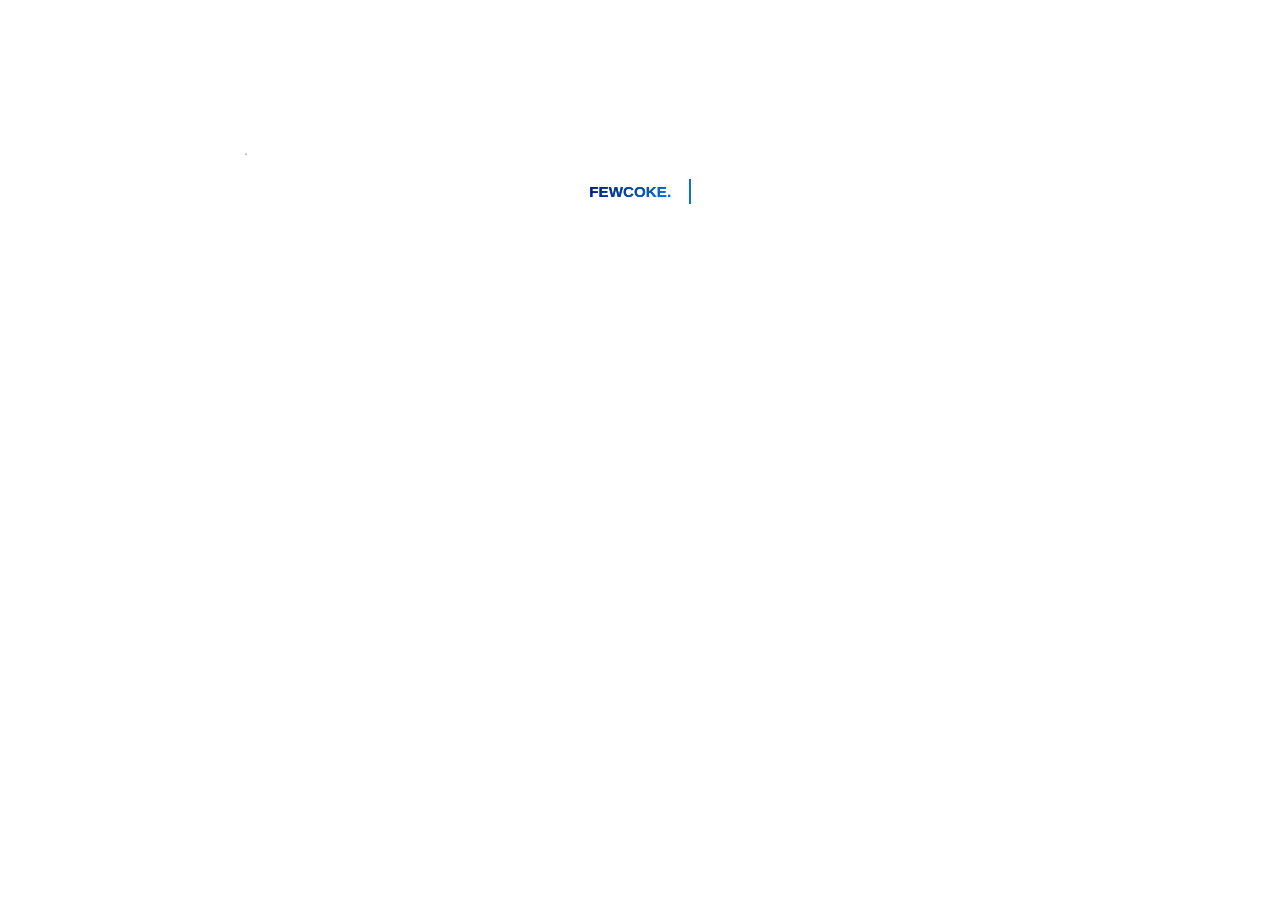
==== commit 8ddc2d88: "Add files via upload" ====
--- a/index.html
+++ b/index.html
@@ -206,87 +206,6 @@
 mjx-container { break-inside: avoid; }
 
 
-.CodeMirror { height: auto; }
-.CodeMirror.cm-s-inner { background-image: inherit; background-size: inherit; background-attachment: inherit; background-origin: inherit; background-clip: inherit; background-color: inherit; background-position: inherit; background-repeat: inherit; }
-.CodeMirror-scroll { overflow: auto hidden; z-index: 3; }
-.CodeMirror-gutter-filler, .CodeMirror-scrollbar-filler { background-color: rgb(255, 255, 255); }
-.CodeMirror-gutters { border-right-width: 1px; border-right-style: solid; border-right-color: rgb(221, 221, 221); background-image: inherit; background-size: inherit; background-attachment: inherit; background-origin: inherit; background-clip: inherit; background-color: inherit; white-space: nowrap; background-position: inherit; background-repeat: inherit; }
-.CodeMirror-linenumber { padding: 0px 3px 0px 5px; text-align: right; color: rgb(153, 153, 153); }
-.cm-s-inner .cm-keyword { color: rgb(119, 0, 136); }
-.cm-s-inner .cm-atom, .cm-s-inner.cm-atom { color: rgb(34, 17, 153); }
-.cm-s-inner .cm-number { color: rgb(17, 102, 68); }
-.cm-s-inner .cm-def { color: rgb(0, 0, 255); }
-.cm-s-inner .cm-variable { color: rgb(0, 0, 0); }
-.cm-s-inner .cm-variable-2 { color: rgb(0, 85, 170); }
-.cm-s-inner .cm-variable-3 { color: rgb(0, 136, 85); }
-.cm-s-inner .cm-string { color: rgb(170, 17, 17); }
-.cm-s-inner .cm-property { color: rgb(0, 0, 0); }
-.cm-s-inner .cm-operator { color: rgb(152, 26, 26); }
-.cm-s-inner .cm-comment, .cm-s-inner.cm-comment { color: rgb(170, 85, 0); }
-.cm-s-inner .cm-string-2 { color: rgb(255, 85, 0); }
-.cm-s-inner .cm-meta { color: rgb(85, 85, 85); }
-.cm-s-inner .cm-qualifier { color: rgb(85, 85, 85); }
-.cm-s-inner .cm-builtin { color: rgb(51, 0, 170); }
-.cm-s-inner .cm-bracket { color: rgb(153, 153, 119); }
-.cm-s-inner .cm-tag { color: rgb(17, 119, 0); }
-.cm-s-inner .cm-attribute { color: rgb(0, 0, 204); }
-.cm-s-inner .cm-header, .cm-s-inner.cm-header { color: rgb(0, 0, 255); }
-.cm-s-inner .cm-quote, .cm-s-inner.cm-quote { color: rgb(0, 153, 0); }
-.cm-s-inner .cm-hr, .cm-s-inner.cm-hr { color: rgb(153, 153, 153); }
-.cm-s-inner .cm-link, .cm-s-inner.cm-link { color: rgb(0, 0, 204); }
-.cm-negative { color: rgb(221, 68, 68); }
-.cm-positive { color: rgb(34, 153, 34); }
-.cm-header, .cm-strong { font-weight: 700; }
-.cm-del { text-decoration: line-through; }
-.cm-em { font-style: italic; }
-.cm-link { text-decoration: underline; }
-.cm-error { color: red; }
-.cm-invalidchar { color: red; }
-.cm-constant { color: rgb(38, 139, 210); }
-.cm-defined { color: rgb(181, 137, 0); }
-div.CodeMirror span.CodeMirror-matchingbracket { color: rgb(0, 255, 0); }
-div.CodeMirror span.CodeMirror-nonmatchingbracket { color: rgb(255, 34, 34); }
-.cm-s-inner .CodeMirror-activeline-background { background-image: inherit; background-size: inherit; background-attachment: inherit; background-origin: inherit; background-clip: inherit; background-color: inherit; background-position: inherit; background-repeat: inherit; }
-.CodeMirror { position: relative; overflow: hidden; }
-.CodeMirror-scroll { height: 100%; outline: 0px; position: relative; box-sizing: content-box; background-image: inherit; background-size: inherit; background-attachment: inherit; background-origin: inherit; background-clip: inherit; background-color: inherit; background-position: inherit; background-repeat: inherit; }
-.CodeMirror-sizer { position: relative; }
-.CodeMirror-gutter-filler, .CodeMirror-hscrollbar, .CodeMirror-scrollbar-filler, .CodeMirror-vscrollbar { position: absolute; z-index: 6; display: none; outline: 0px; }
-.CodeMirror-vscrollbar { right: 0px; top: 0px; overflow: hidden; }
-.CodeMirror-hscrollbar { bottom: 0px; left: 0px; overflow: auto hidden; }
-.CodeMirror-scrollbar-filler { right: 0px; bottom: 0px; }
-.CodeMirror-gutter-filler { left: 0px; bottom: 0px; }
-.CodeMirror-gutters { position: absolute; left: 0px; top: 0px; padding-bottom: 10px; z-index: 3; overflow-y: hidden; }
-.CodeMirror-gutter { white-space: normal; height: 100%; box-sizing: content-box; padding-bottom: 30px; margin-bottom: -32px; display: inline-block; }
-.CodeMirror-gutter-wrapper { position: absolute; z-index: 4; border: none !important; background-position: 0px 0px !important; }
-.CodeMirror-gutter-background { position: absolute; top: 0px; bottom: 0px; z-index: 4; }
-.CodeMirror-gutter-elt { position: absolute; cursor: default; z-index: 4; }
-.CodeMirror-lines { cursor: text; }
-.CodeMirror pre { border-radius: 0px; border-width: 0px; font-family: inherit; font-size: inherit; margin: 0px; white-space: pre; overflow-wrap: normal; color: inherit; z-index: 2; position: relative; overflow: visible; background-position: 0px 0px; }
-.CodeMirror-wrap pre { overflow-wrap: break-word; white-space: pre-wrap; word-break: normal; }
-.CodeMirror-code pre { border-right-width: 30px; border-right-style: solid; border-right-color: transparent; width: fit-content; }
-.CodeMirror-wrap .CodeMirror-code pre { border-right-style: none; width: auto; }
-.CodeMirror-linebackground { position: absolute; inset: 0px; z-index: 0; }
-.CodeMirror-linewidget { position: relative; z-index: 2; overflow: auto; }
-.CodeMirror-wrap .CodeMirror-scroll { overflow-x: hidden; }
-.CodeMirror-measure { position: absolute; width: 100%; height: 0px; overflow: hidden; visibility: hidden; }
-.CodeMirror-measure pre { position: static; }
-.CodeMirror div.CodeMirror-cursor { position: absolute; visibility: hidden; border-right-style: none; width: 0px; }
-.CodeMirror div.CodeMirror-cursor { visibility: hidden; }
-.CodeMirror-focused div.CodeMirror-cursor { visibility: inherit; }
-.cm-searching { background-color: rgba(255, 255, 0, 0.4); }
-span.cm-underlined { text-decoration: underline; }
-span.cm-strikethrough { text-decoration: line-through; }
-.cm-tw-syntaxerror { color: rgb(255, 255, 255); background-color: rgb(153, 0, 0); }
-.cm-tw-deleted { text-decoration: line-through; }
-.cm-tw-header5 { font-weight: 700; }
-.cm-tw-listitem:first-child { padding-left: 10px; }
-.cm-tw-box { border-style: solid; border-right-width: 1px; border-bottom-width: 1px; border-left-width: 1px; border-color: inherit; border-top-width: 0px !important; }
-.cm-tw-underline { text-decoration: underline; }
-@media print {
-  .CodeMirror div.CodeMirror-cursor { visibility: hidden; }
-}
-
-
 /* roboto-300 - latin */
 /* roboto-300italic - latin */
 /* roboto-regular - latin */
@@ -316,16 +235,25 @@
     --backgroundx: linear-gradient(315deg, rgba(0, 147, 233, 1) 0%, rgba(8, 174, 234, 1) 30%, rgba(128, 208, 199, 1) 60%, rgba(42, 245, 152, 1) 100%);
     --backgrounda: linear-gradient(15deg, rgba(5, 117, 230, 1) 0%, rgba(2, 27, 121, 1) 100%);
 
-    background: linear-gradient(to right, rgb(55, 59, 68), rgb(66, 134, 244));
-    background: linear-gradient(to right, rgb(57, 106, 252), rgb(41, 72, 255));
-    background: linear-gradient(to right, rgb(12, 235, 235), rgb(32, 227, 178), rgb(41, 255, 198));
-    background: linear-gradient(to right, rgb(86, 204, 242), rgb(47, 128, 237));
-    background: linear-gradient(to right, rgb(5, 117, 230), rgb(2, 27, 121));
-    background: linear-gradient(to right, rgb(0, 4, 40), rgb(0, 78, 146));
-    background: linear-gradient(to right, rgb(20, 30, 48), rgb(36, 59, 85));
-    background: linear-gradient(to right, rgb(0, 0, 0), rgb(67, 67, 67));
-    background: linear-gradient(to right, rgb(30, 60, 114), rgb(42, 82, 152));
-    /*--backgroundx: linear-gradient(45deg, rgba(142, 245, 152, 1) 0%, rgba(8, 174, 234) 50%, rgba(0, 147, 233, 1) 100%);*/
+    --background-b: linear-gradient(to right, rgb(55, 59, 68), rgb(66, 134, 244));
+    --background-c: linear-gradient(to right, rgb(57, 106, 252), rgb(41, 72, 255));
+    --background-d: linear-gradient(to right, rgb(12, 235, 235), rgb(32, 227, 178), rgb(41, 255, 198));
+    --background-e: linear-gradient(to right, rgb(86, 204, 242), rgb(47, 128, 237));
+    --background-f: linear-gradient(to right, rgb(5, 117, 230), rgb(2, 27, 121));
+    --background-g: linear-gradient(to right, rgb(0, 4, 40), rgb(0, 78, 146));
+    --background-h: linear-gradient(to right, rgb(20, 30, 48), rgb(36, 59, 85));
+    --background-i: linear-gradient(to right, rgb(0, 0, 0), rgb(67, 67, 67));
+    --background-l: linear-gradient(315deg, rgba(30, 60, 114, 1) 0%, rgba(42, 82, 152, 1) 100%);
+    --background-ax: linear-gradient(315deg, rgba(5, 117, 230, 1) 0%, rgba(2, 27, 121, 1) 100%);
+    --c-blue_100: #e6f6ff;
+    --c-blue_200: #bae3ff;
+    --c-blue_300: #7cc4fa;
+    --c-blue_400: #47a3f3;
+    --c-blue_500: #2186eb;
+    --c-blue_600: #0967d2;
+    --c-blue_700: #0552b5;
+    --c-blue_800: #03449e;
+    --c-blue_900: #01337d;
     --primary-btn-border-color: #3884ff;
     --active-file-bg-color: #e6ecf1;
     --active-file-text-color: inherit;
@@ -423,7 +351,7 @@
     transition-duration: 0.2s;
     transition-property: color;
     /*--backgroundx: linear-gradient(315deg, rgba(0, 147, 233, 1) 0%, rgba(8, 174, 234, 1) 30%, rgba(139, 198, 236, 1) 60%, rgba(149, 153, 226, 1) 100%);*/
-    background-image: var(--backgrounda);
+    background-image: var(--background-ax);
     color: var(--primary-color);
     background-clip: text;
     -webkit-background-clip: text;
@@ -431,7 +359,8 @@
 }
 
 a:hover {
-    color: var(--primary-color-darker);
+    /*color: var(--primary-color-darker);*/
+    /*background-image: var(--backgroundx);*/
 }
 
 mark a,
@@ -2881,7 +2810,7 @@
     /*background: linear-gradient(45deg, rgba(128, 208, 199, 1) 0%, rgb(8, 174, 234) 50%, rgba(0, 147, 233, 1) 100%);*/
     /*background: linear-gradient(45deg, rgba(128, 208, 199, 1) 0%, rgb(8, 174, 234) 50%, rgba(0, 147, 233, 1) 100%);*/
     /*background: var(--backgroundx);*/
-    background: #f5f7f9;
+    background: #e6ecf1;
     transition: 0.3s ease-in-out;
 }
 ::-webkit-scrollbar-track {
@@ -2890,14 +2819,49 @@
     display: none;
 }
 
+.wrapper {
+    /*height: 100vh;*/
+    /*This part is important for centering*/
+    display: flex;
+    align-items: center;
+    justify-content: center;
+}
+
+.typing-demo {
+    width: 12ch;
+    hight: 2vh;
+    animation: typing 1.2s steps(12) infinite, blink 0.5s step-end infinite alternate;
+    /*animation-delay: 1s;*/
+    animation-direction: alternate;
+    white-space: nowrap;
+    overflow: hidden;
+    border-right: 2px solid;
+    background-image: var(--background-ax);
+    color: rgba(5, 117, 230, 1);
+    background-clip: text;
+    -webkit-background-clip: text;
+    -webkit-text-fill-color: transparent;
+    /*font-family: monospace;*/
+    /*font-size: 2em;*/
+}
+
+@keyframes typing {
+    from {
+        width: 0;
+    }
+}
+
+@keyframes blink {
+    50% {
+        border-color: transparent;
+    }
+}
+
  @media print { @page {margin: 0 0 0 0;} body.typora-export {padding-left: 0; padding-right: 0;} #write {padding:0;}}
 </style>
 </head>
-<body class='typora-export typora-export-show-outline typora-export-no-collapse-outline'><div class='typora-export-content'>
-<div class="typora-export-sidebar"><div class="outline-content"><li class="outline-item-wrapper outline-h1"><div class="outline-item"><span class="outline-expander"></span><a class="outline-label" href="#the-go-programming-language">The Go Programming Language</a></div><ul class="outline-children"><li class="outline-item-wrapper outline-h2"><div class="outline-item"><span class="outline-expander"></span><a class="outline-label" href="#download-and-install-go-quickly">Download and Install Go quickly</a></div><ul class="outline-children"><li class="outline-item-wrapper outline-h3"><div class="outline-item"><span class="outline-expander"></span><a class="outline-label" href="#linux">Linux</a></div><ul class="outline-children"></ul></li><li class="outline-item-wrapper outline-h3"><div class="outline-item"><span class="outline-expander"></span><a class="outline-label" href="#mac">Mac</a></div><ul class="outline-children"></ul></li><li class="outline-item-wrapper outline-h3"><div class="outline-item"><span class="outline-expander"></span><a class="outline-label" href="#windows">Windows</a></div><ul class="outline-children"></ul></li></ul></li><li class="outline-item-wrapper outline-h2"><div class="outline-item"><span class="outline-expander"></span><a class="outline-label" href="#program-structure">Program Structure</a></div><ul class="outline-children"></ul></li><li class="outline-item-wrapper outline-h2"><div class="outline-item"><span class="outline-expander"></span><a class="outline-label" href="#basic-data-types">Basic Data Types</a></div><ul class="outline-children"><li class="outline-item-wrapper outline-h3"><div class="outline-item"><span class="outline-expander"></span><a class="outline-label" href="#integers">Integers</a></div><ul class="outline-children"></ul></li></ul></li><li class="outline-item-wrapper outline-h2"><div class="outline-item"><span class="outline-expander"></span><a class="outline-label" href="#functions">Functions</a></div><ul class="outline-children"></ul></li></ul></li></div></div><div id='write'  class=''><h1 id='the-go-programming-language'><a href="#"><span>The Go Programming Language</span></a></h1><p><span>Date: </span><input type="datetime-local" id="meeting-time" name="meeting-time" value="2023-03-01T09:30" min="2023-01-01T00:00" max="2123-12-31T00:00" style="border:0"></p><h2 id='download-and-install-go-quickly'><span>Download and Install Go quickly</span></h2><ul><li><p><span>How to check out the sources, build them on your own machine, and run them: </span><a href='https://golang.google.cn/doc/install/source'><span>Installing Go from source</span></a><span> </span></p></li><li><p><span>How to install multiple versions and uninstall: </span><a href='https://golang.google.cn/doc/manage-install'><span>Managing Go installations</span></a></p></li></ul><h3 id='linux'><span>Linux</span></h3><ol start='' ><li><p><strong><span>Remove any previous Go installation</span></strong><span> by deleting the /usr/local/go folder (if it exists), then extract the archive you just downloaded into /usr/local, creating a fresh Go tree in /usr/local/go:</span></p><pre class="md-fences md-end-block md-fences-with-lineno ty-contain-cm modeLoaded" spellcheck="false" lang="bash"><div class="CodeMirror cm-s-inner cm-s-null-scroll" lang="bash"><div style="overflow: hidden; position: relative; width: 3px; height: 0px; top: 26.5px; left: 46px;"><textarea autocorrect="off" autocapitalize="off" spellcheck="false" tabindex="0" style="position: absolute; bottom: -1em; padding: 0px; width: 1000px; height: 1em; outline: none;"></textarea></div><div class="CodeMirror-scrollbar-filler" cm-not-content="true"></div><div class="CodeMirror-gutter-filler" cm-not-content="true"></div><div class="CodeMirror-scroll" tabindex="-1"><div class="CodeMirror-sizer" style="margin-left: 26px; margin-bottom: 0px; border-right-width: 0px; min-width: 592.515625px; padding-right: 0px; padding-bottom: 0px;"><div style="position: relative; top: 0px;"><div class="CodeMirror-lines" role="presentation"><div role="presentation" style="position: relative; outline: none;"><div class="CodeMirror-measure"><div class="CodeMirror-linenumber CodeMirror-gutter-elt"><div>1</div></div></div><div class="CodeMirror-measure"></div><div style="position: relative; z-index: 1;"></div><div class="CodeMirror-code" role="presentation"><div class="CodeMirror-activeline" style="position: relative;"><div class="CodeMirror-activeline-background CodeMirror-linebackground"></div><div class="CodeMirror-gutter-background CodeMirror-activeline-gutter" style="left: -26px; width: 26px;"></div><div class="CodeMirror-gutter-wrapper CodeMirror-activeline-gutter" style="left: -26px;"><div class="CodeMirror-linenumber CodeMirror-gutter-elt CodeMirror-linenumber-show" style="left: 0px; width: 18px;">1</div></div><pre class=" CodeMirror-line " role="presentation"><span role="presentation" style="padding-right: 0.1px;"><span class="cm-builtin">rm</span> <span class="cm-attribute">-rf</span> /usr/local/go &amp;&amp; tar <span class="cm-attribute">-C</span> /usr/local <span class="cm-attribute">-xzf</span> go1.20.1.linux-amd64.tar.gz</span></pre></div></div></div></div></div></div><div style="position: absolute; height: 0px; width: 1px; border-bottom-width: 0px; border-bottom-style: solid; border-bottom-color: transparent; top: 25px;"></div><div class="CodeMirror-gutters" style="height: 25px;"><div class="CodeMirror-gutter CodeMirror-linenumbers" style="width: 26px;"></div></div></div></div></pre><p><span>(You may need to run the command as root or through </span><code>sudo</code><span>).</span></p><blockquote><p><strong><span>Do not</span></strong><span> untar the archive into an existing /usr/local/go tree. This is known to produce broken Go installations.</span></p></blockquote></li><li><p><span>Add /usr/local/go/bin to the </span><strong><span>PATH</span></strong><span> environment variable.</span></p><p><span>You can do this by adding the following line to your $HOME/.profile or /etc/profile (for a system-wide installation):</span></p><pre class="md-fences md-end-block md-fences-with-lineno ty-contain-cm modeLoaded" spellcheck="false" lang="bash"><div class="CodeMirror cm-s-inner cm-s-null-scroll" lang="bash"><div style="overflow: hidden; position: relative; width: 3px; height: 0px; top: 26.5px; left: 46px;"><textarea autocorrect="off" autocapitalize="off" spellcheck="false" tabindex="0" style="position: absolute; bottom: -1em; padding: 0px; width: 1000px; height: 1em; outline: none;"></textarea></div><div class="CodeMirror-scrollbar-filler" cm-not-content="true"></div><div class="CodeMirror-gutter-filler" cm-not-content="true"></div><div class="CodeMirror-scroll" tabindex="-1"><div class="CodeMirror-sizer" style="margin-left: 26px; margin-bottom: 0px; border-right-width: 0px; min-width: 283.9375px; padding-right: 0px; padding-bottom: 0px;"><div style="position: relative; top: 0px;"><div class="CodeMirror-lines" role="presentation"><div role="presentation" style="position: relative; outline: none;"><div class="CodeMirror-measure"><div class="CodeMirror-linenumber CodeMirror-gutter-elt"><div>1</div></div></div><div class="CodeMirror-measure"></div><div style="position: relative; z-index: 1;"></div><div class="CodeMirror-code" role="presentation"><div class="CodeMirror-activeline" style="position: relative;"><div class="CodeMirror-activeline-background CodeMirror-linebackground"></div><div class="CodeMirror-gutter-background CodeMirror-activeline-gutter" style="left: -26px; width: 26px;"></div><div class="CodeMirror-gutter-wrapper CodeMirror-activeline-gutter" style="left: -26px;"><div class="CodeMirror-linenumber CodeMirror-gutter-elt CodeMirror-linenumber-show" style="left: 0px; width: 18px;">1</div></div><pre class=" CodeMirror-line " role="presentation"><span role="presentation" style="padding-right: 0.1px;"><span class="cm-keyword">export</span> <span class="cm-def">PATH</span><span class="cm-operator">=</span><span class="cm-def">$PATH</span>:/usr/local/go/bin</span></pre></div></div></div></div></div></div><div style="position: absolute; height: 0px; width: 1px; border-bottom-width: 0px; border-bottom-style: solid; border-bottom-color: transparent; top: 25px;"></div><div class="CodeMirror-gutters" style="height: 25px;"><div class="CodeMirror-gutter CodeMirror-linenumbers" style="width: 26px;"></div></div></div></div></pre><blockquote><p><strong><span>Note:</span></strong><span> Changes made to a profile file may not apply until the next time you log into your computer. To apply the changes immediately, just run the shell commands directly or execute them from the profile using a command such as </span><code>source $HOME/.profile</code><span>.</span></p></blockquote></li><li><p><span>Verify that you&#39;ve installed Go by opening a command prompt and typing the following command:</span></p><pre class="md-fences md-end-block md-fences-with-lineno ty-contain-cm modeLoaded" spellcheck="false" lang="GO"><div class="CodeMirror cm-s-inner cm-s-null-scroll" lang="go"><div style="overflow: hidden; position: relative; width: 3px; height: 0px; top: 26.5px; left: 46px;"><textarea autocorrect="off" autocapitalize="off" spellcheck="false" tabindex="0" style="position: absolute; bottom: -1em; padding: 0px; width: 1000px; height: 1em; outline: none;"></textarea></div><div class="CodeMirror-scrollbar-filler" cm-not-content="true"></div><div class="CodeMirror-gutter-filler" cm-not-content="true"></div><div class="CodeMirror-scroll" tabindex="-1"><div class="CodeMirror-sizer" style="margin-left: 26px; margin-bottom: 0px; border-right-width: 0px; min-width: 86.125px; padding-right: 0px; padding-bottom: 0px;"><div style="position: relative; top: 0px;"><div class="CodeMirror-lines" role="presentation"><div role="presentation" style="position: relative; outline: none;"><div class="CodeMirror-measure"><div class="CodeMirror-linenumber CodeMirror-gutter-elt"><div>1</div></div></div><div class="CodeMirror-measure"></div><div style="position: relative; z-index: 1;"></div><div class="CodeMirror-code" role="presentation"><div class="CodeMirror-activeline" style="position: relative;"><div class="CodeMirror-activeline-background CodeMirror-linebackground"></div><div class="CodeMirror-gutter-background CodeMirror-activeline-gutter" style="left: -26px; width: 26px;"></div><div class="CodeMirror-gutter-wrapper CodeMirror-activeline-gutter" style="left: -26px;"><div class="CodeMirror-linenumber CodeMirror-gutter-elt CodeMirror-linenumber-show" style="left: 0px; width: 18px;">1</div></div><pre class=" CodeMirror-line " role="presentation"><span role="presentation" style="padding-right: 0.1px;"><span class="cm-keyword">go</span> <span class="cm-variable">version</span></span></pre></div></div></div></div></div></div><div style="position: absolute; height: 0px; width: 1px; border-bottom-width: 0px; border-bottom-style: solid; border-bottom-color: transparent; top: 25px;"></div><div class="CodeMirror-gutters" style="height: 25px;"><div class="CodeMirror-gutter CodeMirror-linenumbers" style="width: 26px;"></div></div></div></div></pre></li><li><p><span>Confirm that the command prints the installed version of Go.</span></p><pre class="md-fences md-end-block md-fences-with-lineno ty-contain-cm modeLoaded" spellcheck="false" lang="go"><div class="CodeMirror cm-s-inner cm-s-null-scroll" lang="go"><div style="overflow: hidden; position: relative; width: 3px; height: 0px; top: 26.5px; left: 46px;"><textarea autocorrect="off" autocapitalize="off" spellcheck="false" tabindex="0" style="position: absolute; bottom: -1em; padding: 0px; width: 1000px; height: 1em; outline: none;"></textarea></div><div class="CodeMirror-scrollbar-filler" cm-not-content="true"></div><div class="CodeMirror-gutter-filler" cm-not-content="true"></div><div class="CodeMirror-scroll" tabindex="-1"><div class="CodeMirror-sizer" style="margin-left: 26px; margin-bottom: 0px; border-right-width: 0px; min-width: 252.28125px; padding-right: 0px; padding-bottom: 0px;"><div style="position: relative; top: 0px;"><div class="CodeMirror-lines" role="presentation"><div role="presentation" style="position: relative; outline: none;"><div class="CodeMirror-measure"><div class="CodeMirror-linenumber CodeMirror-gutter-elt"><div>1</div></div></div><div class="CodeMirror-measure"></div><div style="position: relative; z-index: 1;"></div><div class="CodeMirror-code" role="presentation"><div class="CodeMirror-activeline" style="position: relative;"><div class="CodeMirror-activeline-background CodeMirror-linebackground"></div><div class="CodeMirror-gutter-background CodeMirror-activeline-gutter" style="left: -26px; width: 26px;"></div><div class="CodeMirror-gutter-wrapper CodeMirror-activeline-gutter" style="left: -26px;"><div class="CodeMirror-linenumber CodeMirror-gutter-elt CodeMirror-linenumber-show" style="left: 0px; width: 18px;">1</div></div><pre class=" CodeMirror-line " role="presentation"><span role="presentation" style="padding-right: 0.1px;"><span class="cm-keyword">go</span> <span class="cm-variable">version</span> <span class="cm-variable">go1</span><span class="cm-number">.20.1</span> <span class="cm-variable">linux</span><span class="cm-operator">/</span><span class="cm-variable">arm64</span></span></pre></div></div></div></div></div></div><div style="position: absolute; height: 0px; width: 1px; border-bottom-width: 0px; border-bottom-style: solid; border-bottom-color: transparent; top: 25px;"></div><div class="CodeMirror-gutters" style="height: 25px;"><div class="CodeMirror-gutter CodeMirror-linenumbers" style="width: 26px;"></div></div></div></div></pre></li></ol><h3 id='mac'><span>Mac</span></h3><ol start='' ><li><p><span>Open the package file you downloaded and follow the prompts to install Go.</span></p><p><span>The package installs the Go distribution to /usr/local/go. The package should put the /usr/local/go/bin directory in your </span><code>PATH</code><span> environment variable. You may need to restart any open Terminal sessions for the change to take effect.</span></p></li><li><p><span>Verify that you&#39;ve installed Go by opening a command prompt and typing the following command:</span></p><pre class="md-fences md-end-block md-fences-with-lineno ty-contain-cm modeLoaded" spellcheck="false" lang="go"><div class="CodeMirror cm-s-inner cm-s-null-scroll" lang="go"><div style="overflow: hidden; position: relative; width: 3px; height: 0px; top: 26.5px; left: 46px;"><textarea autocorrect="off" autocapitalize="off" spellcheck="false" tabindex="0" style="position: absolute; bottom: -1em; padding: 0px; width: 1000px; height: 1em; outline: none;"></textarea></div><div class="CodeMirror-scrollbar-filler" cm-not-content="true"></div><div class="CodeMirror-gutter-filler" cm-not-content="true"></div><div class="CodeMirror-scroll" tabindex="-1"><div class="CodeMirror-sizer" style="margin-left: 26px; margin-bottom: 0px; border-right-width: 0px; min-width: 86.125px; padding-right: 0px; padding-bottom: 0px;"><div style="position: relative; top: 0px;"><div class="CodeMirror-lines" role="presentation"><div role="presentation" style="position: relative; outline: none;"><div class="CodeMirror-measure"><div class="CodeMirror-linenumber CodeMirror-gutter-elt"><div>1</div></div></div><div class="CodeMirror-measure"></div><div style="position: relative; z-index: 1;"></div><div class="CodeMirror-code" role="presentation"><div class="CodeMirror-activeline" style="position: relative;"><div class="CodeMirror-activeline-background CodeMirror-linebackground"></div><div class="CodeMirror-gutter-background CodeMirror-activeline-gutter" style="left: -26px; width: 26px;"></div><div class="CodeMirror-gutter-wrapper CodeMirror-activeline-gutter" style="left: -26px;"><div class="CodeMirror-linenumber CodeMirror-gutter-elt CodeMirror-linenumber-show" style="left: 0px; width: 18px;">1</div></div><pre class=" CodeMirror-line " role="presentation"><span role="presentation" style="padding-right: 0.1px;"><span class="cm-keyword">go</span> <span class="cm-variable">version</span></span></pre></div></div></div></div></div></div><div style="position: absolute; height: 0px; width: 1px; border-bottom-width: 0px; border-bottom-style: solid; border-bottom-color: transparent; top: 25px;"></div><div class="CodeMirror-gutters" style="height: 25px;"><div class="CodeMirror-gutter CodeMirror-linenumbers" style="width: 26px;"></div></div></div></div></pre></li><li><p><span>Confirm that the command prints the installed version of Go.</span></p></li></ol><h3 id='windows'><span>Windows</span></h3><ol start='' ><li><p><span>Open the MSI file you downloaded and follow the prompts to install Go.</span></p><p><span>By default, the installer will install Go to </span><code>Program Files</code><span> or </span><code>Program Files (x86)</code><span>. You can change the location as needed. After installing, you will need to close and reopen any open command prompts so that changes to the environment made by the installer are reflected at the command prompt.</span></p></li><li><p><span>Verify that you&#39;ve installed Go.</span></p><ol start='' ><li><p><span>In </span><strong><span>Windows</span></strong><span>, click the </span><strong><span>Start</span></strong><span> menu.</span></p></li><li><p><span>In the menu&#39;s search box, type </span><code>cmd</code><span>, then press the </span><strong><span>Enter</span></strong><span> key.</span></p></li><li><p><span>In the Command Prompt window that appears, type the following command:</span></p><pre class="md-fences md-end-block md-fences-with-lineno ty-contain-cm modeLoaded" spellcheck="false" lang="go"><div class="CodeMirror cm-s-inner cm-s-null-scroll" lang="go"><div style="overflow: hidden; position: relative; width: 3px; height: 0px; top: 26.5px; left: 46px;"><textarea autocorrect="off" autocapitalize="off" spellcheck="false" tabindex="0" style="position: absolute; bottom: -1em; padding: 0px; width: 1000px; height: 1em; outline: none;"></textarea></div><div class="CodeMirror-scrollbar-filler" cm-not-content="true"></div><div class="CodeMirror-gutter-filler" cm-not-content="true"></div><div class="CodeMirror-scroll" tabindex="-1"><div class="CodeMirror-sizer" style="margin-left: 26px; margin-bottom: 0px; border-right-width: 0px; min-width: 86.125px; padding-right: 0px; padding-bottom: 0px;"><div style="position: relative; top: 0px;"><div class="CodeMirror-lines" role="presentation"><div role="presentation" style="position: relative; outline: none;"><div class="CodeMirror-measure"><div class="CodeMirror-linenumber CodeMirror-gutter-elt"><div>1</div></div></div><div class="CodeMirror-measure"></div><div style="position: relative; z-index: 1;"></div><div class="CodeMirror-code" role="presentation"><div class="CodeMirror-activeline" style="position: relative;"><div class="CodeMirror-activeline-background CodeMirror-linebackground"></div><div class="CodeMirror-gutter-background CodeMirror-activeline-gutter" style="left: -26px; width: 26px;"></div><div class="CodeMirror-gutter-wrapper CodeMirror-activeline-gutter" style="left: -26px;"><div class="CodeMirror-linenumber CodeMirror-gutter-elt CodeMirror-linenumber-show" style="left: 0px; width: 18px;">1</div></div><pre class=" CodeMirror-line " role="presentation"><span role="presentation" style="padding-right: 0.1px;"><span class="cm-keyword">go</span> <span class="cm-variable">version</span></span></pre></div></div></div></div></div></div><div style="position: absolute; height: 0px; width: 1px; border-bottom-width: 0px; border-bottom-style: solid; border-bottom-color: transparent; top: 25px;"></div><div class="CodeMirror-gutters" style="height: 25px;"><div class="CodeMirror-gutter CodeMirror-linenumbers" style="width: 26px;"></div></div></div></div></pre></li><li><p><span>Confirm that the command prints the installed version of Go.</span></p></li></ol></li></ol><h2 id='program-structure'><span>Program Structure</span></h2><p><span>Names</span></p><p><span>Declarations</span></p><h2 id='basic-data-types'><span>Basic Data Types</span></h2><h3 id='integers'><span>Integers</span></h3><figure class='table-figure'><table><thead><tr><th><span style="display:inline-block; width:200px"><span>Signed Types</span></span></th><th><span style="display:inline-block; width:200px"><span>Length (Byte)</span></span></th><th><span style="display:inline-block; width:400px"><span>Value Range (2^n-1)</span></span></th></tr></thead><tbody><tr><td><span>int</span></td><td><span>platform</span></td><td><span>platform</span></td></tr><tr><td><span>int8</span></td><td><span>1</span></td><td><span>-128 ~ 127</span></td></tr><tr><td><span>int16</span></td><td><span>2</span></td><td><span>-32768 ~ 32767</span></td></tr><tr><td><span>int32 (rune)</span></td><td><span>4</span></td><td><span>-2,147,483,648 ~ 2,147,483,647</span></td></tr><tr><td><span>int64</span></td><td><span>8</span></td><td><span>-9,223,372,036,854,775,808 ~ 9,223,372,036,854,775,807</span></td></tr></tbody></table></figure><figure class='table-figure'><table><thead><tr><th><span style="display:inline-block; width:200px"><span>Unsigned Types</span></span></th><th><span style="display:inline-block; width:200px"><span>Length (Byte)</span></span></th><th><span style="display:inline-block; width:400px"><span>Value Range (2</span><sup><span>n</span></sup><sup><span>-</span></sup><sup><span>1</span></sup><span>)</span></span></th></tr></thead><tbody><tr><td><span>uint</span></td><td><span>platform</span></td><td><span>platform</span></td></tr><tr><td><span>uint8 (byte)</span></td><td><span>1</span></td><td><span>0 ~ 255</span></td></tr><tr><td><span>uint16</span></td><td><span>2</span></td><td><span>0 ~ 65535</span></td></tr><tr><td><span>uint32</span></td><td><span>4</span></td><td><span>0 ~ 4,294,967,295</span></td></tr><tr><td><span>uint64</span></td><td><span>8</span></td><td><span>0 ~ 18,446,744,073,709,551,615</span></td></tr><tr><td><span>uintptr</span></td><td><span>same as pointer</span></td><td><span>4 bytes on 32-bit platforms and 8 bytes on 64-bit platforms</span></td></tr></tbody></table></figure><h2 id='functions'><span>Functions</span></h2><p><span>Function Declarations</span></p><pre class="md-fences md-end-block md-fences-with-lineno ty-contain-cm modeLoaded" spellcheck="false" lang="go"><div class="CodeMirror cm-s-inner cm-s-null-scroll" lang="go"><div style="overflow: hidden; position: relative; width: 3px; height: 0px; top: 26.5px; left: 46px;"><textarea autocorrect="off" autocapitalize="off" spellcheck="false" tabindex="0" style="position: absolute; bottom: -1em; padding: 0px; width: 1000px; height: 1em; outline: none;"></textarea></div><div class="CodeMirror-scrollbar-filler" cm-not-content="true"></div><div class="CodeMirror-gutter-filler" cm-not-content="true"></div><div class="CodeMirror-scroll" tabindex="-1"><div class="CodeMirror-sizer" style="margin-left: 26px; margin-bottom: 0px; border-right-width: 0px; min-width: 331.40625px; padding-right: 0px; padding-bottom: 0px;"><div style="position: relative; top: 0px;"><div class="CodeMirror-lines" role="presentation"><div role="presentation" style="position: relative; outline: none;"><div class="CodeMirror-measure"><div class="CodeMirror-linenumber CodeMirror-gutter-elt"><div>3</div></div></div><div class="CodeMirror-measure"></div><div style="position: relative; z-index: 1;"></div><div class="CodeMirror-code" role="presentation"><div class="CodeMirror-activeline" style="position: relative;"><div class="CodeMirror-activeline-background CodeMirror-linebackground"></div><div class="CodeMirror-gutter-background CodeMirror-activeline-gutter" style="left: -26px; width: 26px;"></div><div class="CodeMirror-gutter-wrapper CodeMirror-activeline-gutter" style="left: -26px;"><div class="CodeMirror-linenumber CodeMirror-gutter-elt CodeMirror-linenumber-show" style="left: 0px; width: 18px;">1</div></div><pre class=" CodeMirror-line " role="presentation"><span role="presentation" style="padding-right: 0.1px;"><span class="cm-keyword">func</span> <span class="cm-variable">name</span>(<span class="cm-variable">parameter</span><span class="cm-operator">-</span><span class="cm-variable">list</span>) (<span class="cm-variable">result</span><span class="cm-operator">-</span><span class="cm-variable">list</span>) {</span></pre></div><div style="position: relative;"><div class="CodeMirror-gutter-wrapper" style="left: -26px;"><div class="CodeMirror-linenumber CodeMirror-gutter-elt" style="left: 0px; width: 18px;">2</div></div><pre class=" CodeMirror-line " role="presentation"><span role="presentation" class="cm-tab-wrap-hack" style="padding-right: 0.1px;">  <span class="cm-variable">body</span><span class="cm-tab" role="presentation" cm-text="	">  </span></span></pre></div><div style="position: relative;"><div class="CodeMirror-gutter-wrapper" style="left: -26px;"><div class="CodeMirror-linenumber CodeMirror-gutter-elt CodeMirror-linenumber-show" style="left: 0px; width: 18px;">3</div></div><pre class=" CodeMirror-line " role="presentation"><span role="presentation" style="padding-right: 0.1px;">}</span></pre></div></div></div></div></div></div><div style="position: absolute; height: 0px; width: 1px; border-bottom-width: 0px; border-bottom-style: solid; border-bottom-color: transparent; top: 75px;"></div><div class="CodeMirror-gutters" style="height: 75px;"><div class="CodeMirror-gutter CodeMirror-linenumbers" style="width: 26px;"></div></div></div></div></pre><details open>
-  <summary>
-    e.g.
-  </summary><p><span>Declare a function with two parameters and one result, all of type int.</span></p><pre class="md-fences md-end-block md-fences-with-lineno ty-contain-cm modeLoaded md-focus" spellcheck="false" lang="go"><div class="CodeMirror cm-s-inner cm-s-null-scroll CodeMirror-focused" lang="go"><div style="overflow: hidden; position: relative; width: 3px; height: 0px; top: 176.5px; left: 417.875px;"><textarea autocorrect="off" autocapitalize="off" spellcheck="false" tabindex="0" style="position: absolute; bottom: -1em; padding: 0px; width: 1000px; height: 1em; outline: none;"></textarea></div><div class="CodeMirror-scrollbar-filler" cm-not-content="true"></div><div class="CodeMirror-gutter-filler" cm-not-content="true"></div><div class="CodeMirror-scroll" tabindex="-1"><div class="CodeMirror-sizer" style="margin-left: 26px; margin-bottom: 0px; border-right-width: 0px; min-width: 1043.53125px; padding-right: 0px; padding-bottom: 0px;"><div style="position: relative; top: 0px;"><div class="CodeMirror-lines" role="presentation"><div role="presentation" style="position: relative; outline: none;"><div class="CodeMirror-measure"><div class="CodeMirror-linenumber CodeMirror-gutter-elt"><div>7</div></div></div><div class="CodeMirror-measure"></div><div style="position: relative; z-index: 1;"></div><div class="CodeMirror-code" role="presentation" style=""><div class="" style="position: relative;"><div class="CodeMirror-gutter-wrapper" style="left: -24px;"><div class="CodeMirror-linenumber CodeMirror-gutter-elt CodeMirror-linenumber-show" style="left: 0px; width: 18px;">1</div></div><pre class=" CodeMirror-line " role="presentation"><span role="presentation" style="padding-right: 0.1px;"><span class="cm-comment">// For example, x and y are parameters in the declaration, 2 and 3 are arguments of the call, and the function returns a int value.</span></span></pre></div><div style="position: relative;"><div class="CodeMirror-gutter-wrapper" style="left: -24px;"><div class="CodeMirror-linenumber CodeMirror-gutter-elt" style="left: 0px; width: 18px;">2</div></div><pre class=" CodeMirror-line " role="presentation"><span role="presentation" style="padding-right: 0.1px;"><span class="cm-keyword">func</span> <span class="cm-variable">sum</span>(<span class="cm-variable">x</span>, <span class="cm-variable">y</span> <span class="cm-keyword">int</span>) <span class="cm-keyword">int</span> {</span></pre></div><div style="position: relative;"><div class="CodeMirror-gutter-wrapper" style="left: -24px;"><div class="CodeMirror-linenumber CodeMirror-gutter-elt" style="left: 0px; width: 18px;">3</div></div><pre class=" CodeMirror-line " role="presentation"><span role="presentation" style="padding-right: 0.1px;">  <span class="cm-keyword">return</span> <span class="cm-variable">x</span> <span class="cm-operator">+</span> <span class="cm-variable">y</span></span></pre></div><div style="position: relative;"><div class="CodeMirror-gutter-wrapper" style="left: -24px;"><div class="CodeMirror-linenumber CodeMirror-gutter-elt" style="left: 0px; width: 18px;">4</div></div><pre class=" CodeMirror-line " role="presentation"><span role="presentation" style="padding-right: 0.1px;">}</span></pre></div><div style="position: relative;"><div class="CodeMirror-gutter-wrapper" style="left: -24px;"><div class="CodeMirror-linenumber CodeMirror-gutter-elt" style="left: 0px; width: 18px;">5</div></div><pre class=" CodeMirror-line " role="presentation"><span role="presentation" style="padding-right: 0.1px;"><span class="cm-variable">fmt</span><span class="cm-number">.</span><span class="cm-variable">Println</span>(<span class="cm-variable">sum</span>(<span class="cm-number">2</span>, <span class="cm-number">3</span>))  <span class="cm-comment">// "5"</span></span></pre></div><div style="position: relative;"><div class="CodeMirror-gutter-wrapper" style="left: -24px;"><div class="CodeMirror-linenumber CodeMirror-gutter-elt" style="left: 0px; width: 18px;">6</div></div><pre class=" CodeMirror-line " role="presentation"><span role="presentation" style="padding-right: 0.1px;"><span class="cm-comment">// The type of a function is sometimes called its signature.</span></span></pre></div><div class="CodeMirror-activeline" style="position: relative;"><div class="CodeMirror-activeline-background CodeMirror-linebackground"></div><div class="CodeMirror-gutter-background CodeMirror-activeline-gutter" style="left: -24px; width: 26px;"></div><div class="CodeMirror-gutter-wrapper CodeMirror-activeline-gutter" style="left: -24px;"><div class="CodeMirror-linenumber CodeMirror-gutter-elt CodeMirror-linenumber-show" style="left: 0px; width: 18px;">7</div></div><pre class=" CodeMirror-line " role="presentation"><span role="presentation" style="padding-right: 0.1px;"><span class="cm-variable">fmt</span><span class="cm-number">.</span><span class="cm-variable">Printf</span>(<span class="cm-string">"%T\n"</span>, <span class="cm-variable">sum</span>) <span class="cm-comment">// "func(int, int) int"</span></span></pre></div></div></div></div></div></div><div style="position: absolute; height: 0px; width: 1px; border-bottom-width: 0px; border-bottom-style: solid; border-bottom-color: transparent; top: 175px;"></div><div class="CodeMirror-gutters" style="height: 175px; left: 2px;"><div class="CodeMirror-gutter CodeMirror-linenumbers" style="width: 26px;"></div></div></div></div></pre><p></details></p></div></div>
+<body class='typora-export'><div class='typora-export-content'>
+<div id='write'  class=''><p>&nbsp;</p><p>&nbsp;</p><p><img src="https://fewcoke.github.io/icon.svg" style="zoom:10%;" /></p><div class="wrapper"><div class="typing-demo"><a href="go.html"><strong>FEWCOKE.</strong></a></div></div></div></div>
 
 <script>(function (){var t=document.body.parentElement,e=[],n=null,i=document.body.classList.contains("typora-export-collapse-outline"),r=function(t,e,n){document.addEventListener(t,function(t){if(!t.defaultPrevented)for(var i=t.target;i&&i!=this;i=i.parentNode)if(i.matches(e)){!1===n.call(i,t)&&(t.preventDefault(),t.stopPropagation());break}},!1)};function o(){return t.scrollTop}r("click",".outline-expander",function(t){var e=this.closest(".outline-item-wrapper").classList;return e.contains("outline-item-open")?e.remove("outline-item-open"):e.add("outline-item-open"),c(),!1}),r("click",".outline-item",function(t){var e=this.querySelector(".outline-label");if(location.hash="#"+e.getAttribute("href"),i){var n=this.closest(".outline-item-wrapper").classList;n.contains("outline-item-open")||n.add("outline-item-open"),l(),n.add("outline-item-active")}});var a,s,u=function(){var t=o();n=null;for(var i=0;i<e.length&&e[i][1]-t<60;i++)n=e[i]},l=function(){document.querySelectorAll(".outline-item-active").forEach(t=>t.classList.remove("outline-item-active")),document.querySelectorAll(".outline-item-single.outline-item-open").forEach(t=>t.classList.remove("outline-item-open"))},c=function(){if(n){l();var t=document.querySelector('.outline-label[href="#'+(CSS.escape?CSS.escape(n[0]):n[0])+'"]');if(t)if(i){var e=t.closest(".outline-item-open>ul>.outline-item-wrapper");if(e)e.classList.add("outline-item-active");else{for(var r=(t=t.closest(".outline-item-wrapper")).parentElement.closest(".outline-item-wrapper");r;)r=(t=r).parentElement.closest(".outline-item-wrapper");t.classList.add("outline-item-active")}}else t.closest(".outline-item-wrapper").classList.add("outline-item-active")}};window.addEventListener("scroll",function(t){a&&clearTimeout(a),a=setTimeout(function(){u(),c()},300)});var f=function(){s=setTimeout(function(){!function(){e=[];var t=o();document.querySelector("#write").querySelectorAll("h1, h2, h3, h4, h5, h6").forEach(n=>{var i=n.getAttribute("id");e.push([i,t+n.getBoundingClientRect().y])})}(),u(),c()},300)};window.addEventListener("resize",function(t){s&&clearTimeout(s),f()}),f()})();</script></body>
 </html>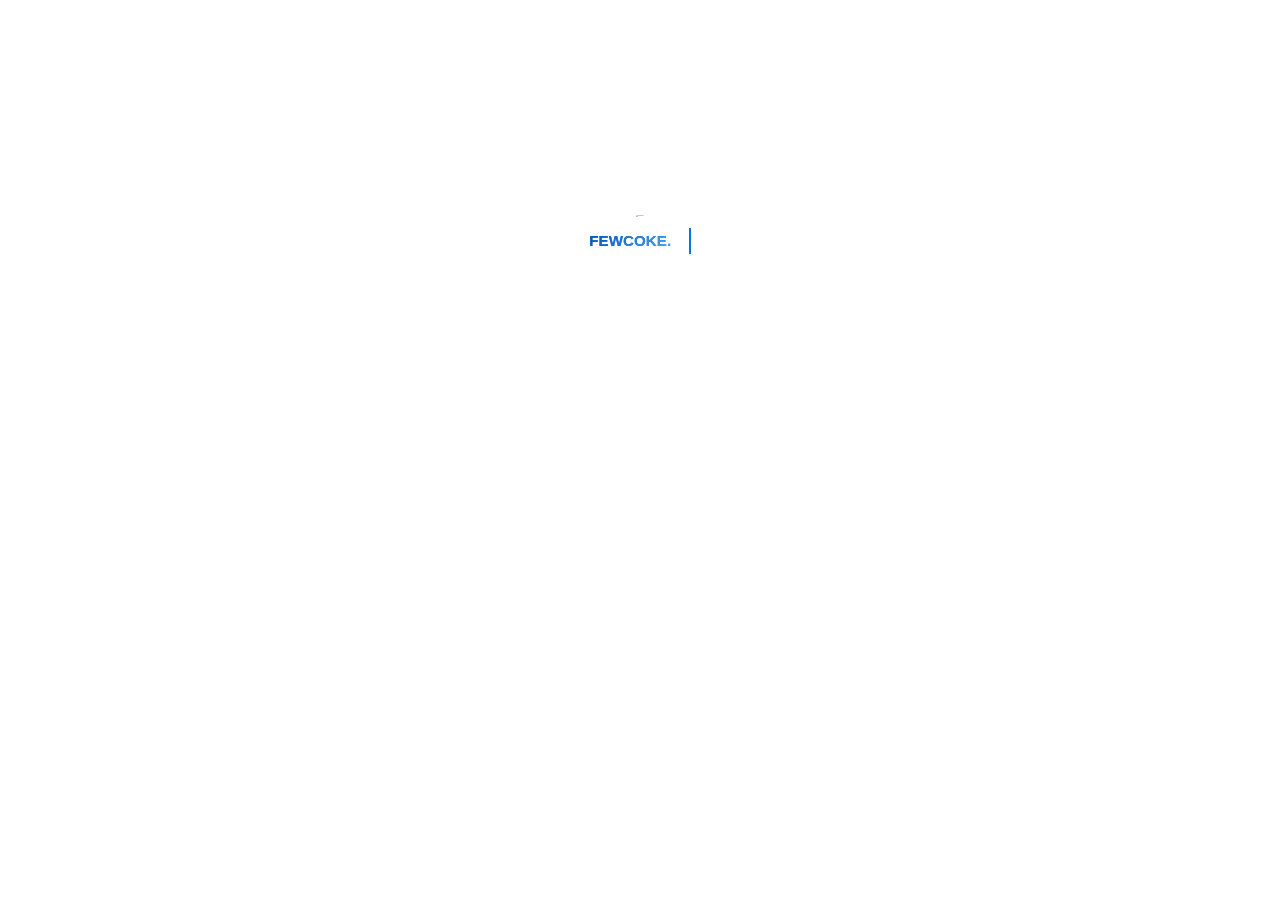
==== commit 8cc41633: "Add files via upload" ====
--- a/index.html
+++ b/index.html
@@ -2,8 +2,8 @@
 <html>
 <head>
 <meta charset='UTF-8'><meta name='viewport' content='width=device-width initial-scale=1'>
-<title>FEWCOKE</title>
-<link rel="shortcut icon" href="https://avatars.githubusercontent.com/u/36886473?v=4">
+<title>FEWCOKE.</title>
+<link rel="shortcut icon" href="https://fewcoke.github.io/icon-shortcut.svg">
 <style type='text/css'>html {overflow-x: initial !important;}:root { --bg-color: #ffffff; --text-color: #333333; --select-text-bg-color: #B5D6FC; --select-text-font-color: auto; --monospace: "Lucida Console",Consolas,"Courier",monospace; --title-bar-height: 20px; }
 .mac-os-11 { --title-bar-height: 28px; }
 html { font-size: 14px; background-color: var(--bg-color); color: var(--text-color); font-family: "Helvetica Neue", Helvetica, Arial, sans-serif; -webkit-font-smoothing: antialiased; }
@@ -244,7 +244,9 @@
     --background-h: linear-gradient(to right, rgb(20, 30, 48), rgb(36, 59, 85));
     --background-i: linear-gradient(to right, rgb(0, 0, 0), rgb(67, 67, 67));
     --background-l: linear-gradient(315deg, rgba(30, 60, 114, 1) 0%, rgba(42, 82, 152, 1) 100%);
-    --background-ax: linear-gradient(315deg, rgba(5, 117, 230, 1) 0%, rgba(2, 27, 121, 1) 100%);
+    /*--background-ax: linear-gradient(315deg, rgba(5, 117, 230, 1) 0%, rgba(2, 27, 121, 1) 100%);*/
+    --background-ax: linear-gradient(315deg, rgba(71, 163, 243, 1) 0%, rgba(5, 82, 181, 1) 100%);
+    --background-axf: linear-gradient(360deg, rgba(71, 163, 243, 1) 0%, rgba(5, 82, 181, 1) 100%);
     --c-blue_100: #e6f6ff;
     --c-blue_200: #bae3ff;
     --c-blue_300: #7cc4fa;
@@ -346,6 +348,13 @@
 }
 
 a {
+    color: var(--primary-color);
+    text-decoration: none !important;
+    transition-duration: 0.2s;
+    transition-property: color;
+}
+
+b {
     /*color: var(--primary-color);*/
     text-decoration: none !important;
     transition-duration: 0.2s;
@@ -359,21 +368,30 @@
 }
 
 a:hover {
+    color: var(--primary-color-darker);
+}
+
+b:hover {
     /*color: var(--primary-color-darker);*/
     /*background-image: var(--backgroundx);*/
+    background: var(--background-axf);
+    color: var(--primary-color);
+    background-clip: text;
+    -webkit-background-clip: text;
+    -webkit-text-fill-color: transparent;
 }
 
 mark a,
 mark .md-content.md-url {
-    color: var(--primary-color-darker2);
+color: var(--primary-color-darker2);
 }
 
 mark a:hover {
-    color: var(--primary-color-darkest);
+color: var(--primary-color-darkest);
 }
 
 .ty-preferences a {
-    color: var(--primary-color);
+color: var(--primary-color);
 }
 
 h1,
@@ -382,9 +400,9 @@
 h4,
 h5,
 h6 {
-    position: relative;
-    color: var(--heading-text-color);
-    cursor: text;
+position: relative;
+color: var(--heading-text-color);
+cursor: text;
 }
 
 h1:hover a.anchor,
@@ -393,87 +411,87 @@
 h4:hover a.anchor,
 h5:hover a.anchor,
 h6:hover a.anchor {
-    text-decoration: none;
+text-decoration: none;
 }
 
 h1 tt,
 h1 code {
-    font-size: inherit;
+font-size: inherit;
 }
 
 h2 tt,
 h2 code {
-    font-size: inherit;
+font-size: inherit;
 }
 
 h3 tt,
 h3 code {
-    font-size: inherit;
+font-size: inherit;
 }
 
 h4 tt,
 h4 code {
-    font-size: inherit;
+font-size: inherit;
 }
 
 h5 tt,
 h5 code {
-    font-size: inherit;
+font-size: inherit;
 }
 
 h6 tt,
 h6 code {
-    font-size: inherit;
+font-size: inherit;
 }
 
 h1 {
-    font-size: 2.2rem;
-    font-weight: 700;
-    line-height: 1.5;
-    margin-top: 3rem;
-    margin-bottom: 0.5rem;
-    padding-bottom: 0.2rem;
-    border-bottom: solid 1px var(--borders);
+font-size: 2.2rem;
+font-weight: 700;
+line-height: 1.5;
+margin-top: 3rem;
+margin-bottom: 0.5rem;
+padding-bottom: 0.2rem;
+border-bottom: solid 1px var(--borders);
 }
 
 h2 {
-    font-size: 1.7rem;
-    font-weight: 700;
-    line-height: 1.5;
-    margin-top: 2rem;
-    margin-bottom: 0.5rem;
+font-size: 1.7rem;
+font-weight: 700;
+line-height: 1.5;
+margin-top: 2rem;
+margin-bottom: 0.5rem;
 }
 
 h3 {
-    font-size: 1.375rem;
-    font-weight: 700;
-    line-height: 1.5;
-    margin-top: 1.5rem;
-    margin-bottom: 0.5rem;
+font-size: 1.375rem;
+font-weight: 700;
+line-height: 1.5;
+margin-top: 1.5rem;
+margin-bottom: 0.5rem;
 }
 
 h4 {
-    font-size: 1.15rem;
-    font-weight: 700;
-    line-height: 1.5;
-    margin-top: 1.5rem;
-    margin-bottom: 0.5rem;
+font-size: 1.15rem;
+font-weight: 700;
+line-height: 1.5;
+margin-top: 1.5rem;
+margin-bottom: 0.5rem;
 }
 
 h5 {
-    font-size: 0.95rem;
-    font-weight: 700;
-    line-height: 1.5;
-    margin-top: 1.5rem;
-    margin-bottom: 0.5rem;
+font-size: 0.95rem;
+font-weight: 700;
+line-height: 1.5;
+margin-top: 1.5rem;
+margin-bottom: 0.5rem;
 }
 
 h6 {
-    font-size: 0.95rem;
-    font-weight: 400;
-    line-height: 1.5;
-    margin-top: 1.5rem;
-    margin-bottom: 0.5rem;
+font-size: 0.95rem;
+font-weight: 400;
+line-height: 1.5;
+margin-top: 1.5rem;
+margin-bottom: 0.5rem;
 }
 
 #write > h1.md-focus:before,
@@ -482,49 +500,49 @@
 #write > h4.md-focus:before,
 #write > h5.md-focus:before,
 #write > h6.md-focus:before {
-    color: var(--light-text-color);
-    border: none;
-    position: absolute;
-    font-size: 0.9rem;
-    font-weight: 500;
-    padding: 0px;
-    line-height: 1;
+color: var(--light-text-color);
+border: none;
+position: absolute;
+font-size: 0.9rem;
+font-weight: 500;
+padding: 0px;
+line-height: 1;
 }
 
 #write > h1.md-focus:before {
-    content: "h1";
-    top: 1.15rem;
-    left: -1.75rem;
+content: "h1";
+top: 1.15rem;
+left: -1.75rem;
 }
 
 #write > h2.md-focus:before {
-    content: "h2";
-    top: 0.75rem;
-    left: -1.75rem;
+content: "h2";
+top: 0.75rem;
+left: -1.75rem;
 }
 
 #write > h3.md-focus:before {
-    content: "h3";
-    top: 0.575rem;
-    left: -1.75rem;
+content: "h3";
+top: 0.575rem;
+left: -1.75rem;
 }
 
 #write > h4.md-focus:before {
-    content: "h4";
-    top: 0.4rem;
-    left: -1.75rem;
+content: "h4";
+top: 0.4rem;
+left: -1.75rem;
 }
 
 #write > h5.md-focus:before {
-    content: "h5";
-    top: 0.25rem;
-    left: -1.75rem;
+content: "h5";
+top: 0.25rem;
+left: -1.75rem;
 }
 
 #write > h6.md-focus:before {
-    content: "h6";
-    top: 0.25rem;
-    left: -1.75rem;
+content: "h6";
+top: 0.25rem;
+left: -1.75rem;
 }
 
 h1:first-child,
@@ -539,7 +557,7 @@
 blockquote h4,
 blockquote h5,
 blockquote h6 {
-    margin-top: 0rem;
+margin-top: 0rem;
 }
 
 p,
@@ -547,54 +565,54 @@
 ul,
 ol,
 dl {
-    margin: 0.5rem 0rem 1.5rem 0rem;
+margin: 0.5rem 0rem 1.5rem 0rem;
 }
 
 li > ol,
 li > ul {
-    margin: 0 0;
+margin: 0 0;
 }
 
 hr {
-    height: 1px;
-    padding: 0;
-    margin: 16px 0;
-    background-color: var(--borders);
-    border: 0 none;
-    overflow: hidden;
-    box-sizing: content-box;
+height: 1px;
+padding: 0;
+margin: 16px 0;
+background-color: var(--borders);
+border: 0 none;
+overflow: hidden;
+box-sizing: content-box;
 }
 
 li p.first {
-    display: inline-block;
+display: inline-block;
 }
 
 ul,
 ol {
-    padding-left: 30px;
+padding-left: 30px;
 }
 
 ul:first-child,
 ol:first-child {
-    margin-top: 0;
+margin-top: 0;
 }
 
 ul:last-child,
 ol:last-child {
-    margin-bottom: 0;
+margin-bottom: 0;
 }
 
 .md-blockmeta {
-    color: var(--md-char-color);
+color: var(--md-char-color);
 }
 
 mark {
-    background-color: var(--primary-color);
-    color: white;
-    padding: 0.2rem 0.4rem;
-    border-radius: 0.2rem;
-    box-decoration-break: clone;
-    -webkit-box-decoration-break: clone;
+background-color: var(--primary-color);
+color: white;
+padding: 0.2rem 0.4rem;
+border-radius: 0.2rem;
+box-decoration-break: clone;
+-webkit-box-decoration-break: clone;
 }
 
 /*BLOCKQUOTE*/
@@ -962,7 +980,8 @@
     margin-top: 1.5rem;
     padding-top: 8px;
     padding-bottom: 6px;
-    background-color: var(--codeboxes);
+    /*background-color: var(--codeboxes);*/
+    background-color: hsl(210deg 18.18% 8.63%);
 }
 
 #typora-source {
@@ -2861,7 +2880,7 @@
 </style>
 </head>
 <body class='typora-export'><div class='typora-export-content'>
-<div id='write'  class=''><p>&nbsp;</p><p>&nbsp;</p><p><img src="https://fewcoke.github.io/icon.svg" style="zoom:10%;" /></p><div class="wrapper"><div class="typing-demo"><a href="go.html"><strong>FEWCOKE.</strong></a></div></div></div></div>
+<div id='write'  class=''><p>&nbsp;</p><p>&nbsp;</p><p>&nbsp;</p><div class="container" align="center"><img src="https://fewcoke.github.io/icon.svg" onmouseover="this.src='https://fewcoke.github.io/icon-color.svg'" onmouseout="https://fewcoke.github.io/icon.svg'" style="zoom:10%" alt="fewcoke" /></div><div class="wrapper"><div class="typing-demo"><a href="go.html"><b>FEWCOKE.</b></a></div></div></div></div>
 
 <script>(function (){var t=document.body.parentElement,e=[],n=null,i=document.body.classList.contains("typora-export-collapse-outline"),r=function(t,e,n){document.addEventListener(t,function(t){if(!t.defaultPrevented)for(var i=t.target;i&&i!=this;i=i.parentNode)if(i.matches(e)){!1===n.call(i,t)&&(t.preventDefault(),t.stopPropagation());break}},!1)};function o(){return t.scrollTop}r("click",".outline-expander",function(t){var e=this.closest(".outline-item-wrapper").classList;return e.contains("outline-item-open")?e.remove("outline-item-open"):e.add("outline-item-open"),c(),!1}),r("click",".outline-item",function(t){var e=this.querySelector(".outline-label");if(location.hash="#"+e.getAttribute("href"),i){var n=this.closest(".outline-item-wrapper").classList;n.contains("outline-item-open")||n.add("outline-item-open"),l(),n.add("outline-item-active")}});var a,s,u=function(){var t=o();n=null;for(var i=0;i<e.length&&e[i][1]-t<60;i++)n=e[i]},l=function(){document.querySelectorAll(".outline-item-active").forEach(t=>t.classList.remove("outline-item-active")),document.querySelectorAll(".outline-item-single.outline-item-open").forEach(t=>t.classList.remove("outline-item-open"))},c=function(){if(n){l();var t=document.querySelector('.outline-label[href="#'+(CSS.escape?CSS.escape(n[0]):n[0])+'"]');if(t)if(i){var e=t.closest(".outline-item-open>ul>.outline-item-wrapper");if(e)e.classList.add("outline-item-active");else{for(var r=(t=t.closest(".outline-item-wrapper")).parentElement.closest(".outline-item-wrapper");r;)r=(t=r).parentElement.closest(".outline-item-wrapper");t.classList.add("outline-item-active")}}else t.closest(".outline-item-wrapper").classList.add("outline-item-active")}};window.addEventListener("scroll",function(t){a&&clearTimeout(a),a=setTimeout(function(){u(),c()},300)});var f=function(){s=setTimeout(function(){!function(){e=[];var t=o();document.querySelector("#write").querySelectorAll("h1, h2, h3, h4, h5, h6").forEach(n=>{var i=n.getAttribute("id");e.push([i,t+n.getBoundingClientRect().y])})}(),u(),c()},300)};window.addEventListener("resize",function(t){s&&clearTimeout(s),f()}),f()})();</script></body>
 </html>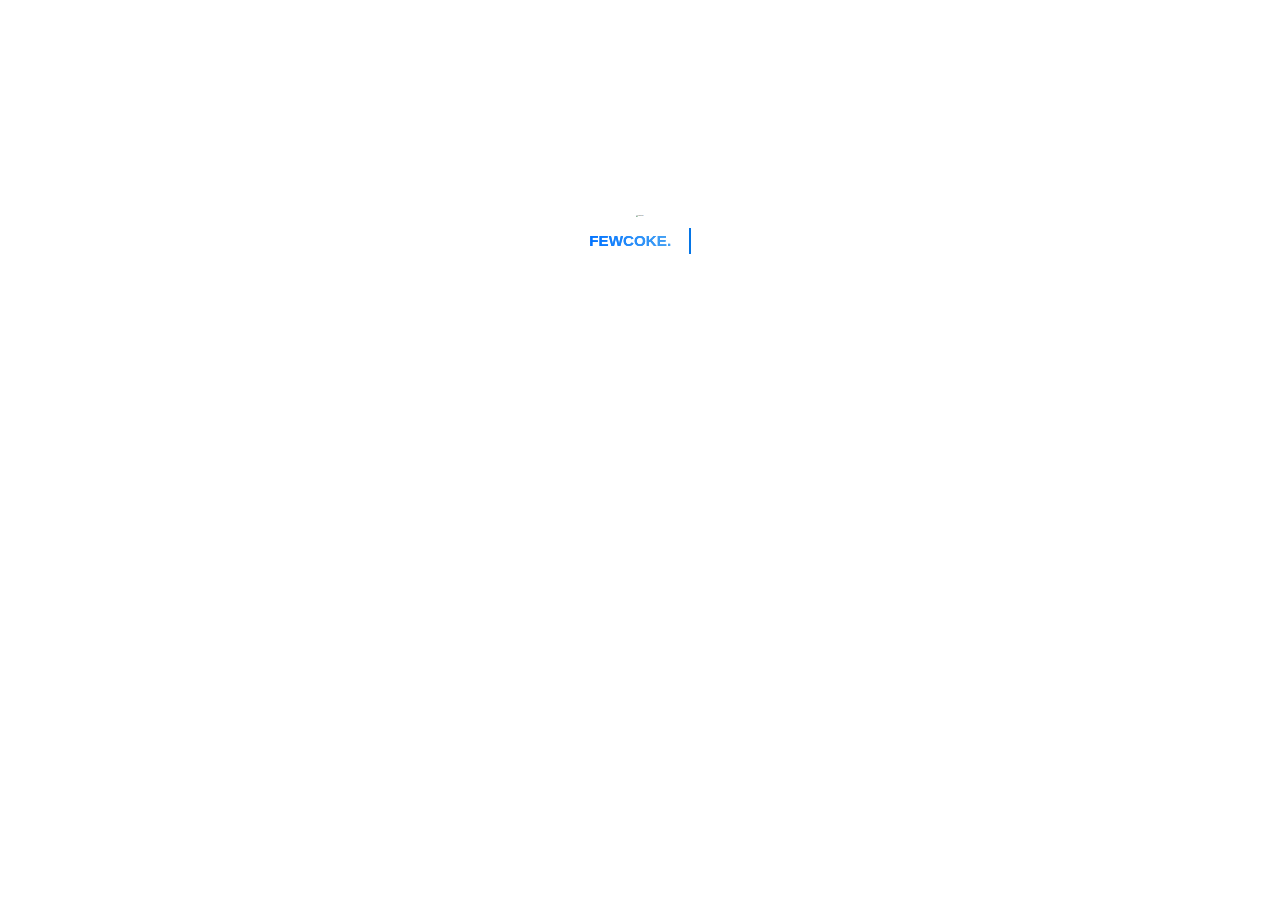
==== commit 9faff41e: "update" ====
--- a/index.html
+++ b/index.html
@@ -8,7 +8,7 @@
 .mac-os-11 { --title-bar-height: 28px; }
 html { font-size: 14px; background-color: var(--bg-color); color: var(--text-color); font-family: "Helvetica Neue", Helvetica, Arial, sans-serif; -webkit-font-smoothing: antialiased; }
 h1, h2, h3, h4, h5 { white-space: pre-wrap; }
-body { margin: 0px; padding: 0px; height: auto; inset: 0px; font-size: 1rem; line-height: 1.428571; overflow-x: hidden; background-image: inherit; background-size: inherit; background-attachment: inherit; background-origin: inherit; background-clip: inherit; background-color: inherit; tab-size: 4; background-position: inherit; background-repeat: inherit; }
+body { margin: 0px; padding: 0px; height: auto; inset: 0px; font-size: 1rem; line-height: 1.428571; overflow-x: hidden; background: inherit; }
 iframe { margin: auto; }
 a.url { word-break: break-all; }
 a:active, a:hover { outline: 0px; }
@@ -28,7 +28,7 @@
 #write li > figure:last-child { margin-bottom: 0.5rem; }
 #write ol, #write ul { position: relative; }
 img { max-width: 100%; vertical-align: middle; image-orientation: from-image; }
-button, input, select, textarea { color: inherit; font-family: inherit; font-size: inherit; font-style: inherit; font-variant-caps: inherit; font-weight: inherit; font-stretch: inherit; line-height: inherit; }
+button, input, select, textarea { color: inherit; font-style: inherit; font-variant-caps: inherit; font-weight: inherit; font-stretch: inherit; font-size: inherit; line-height: inherit; font-family: inherit; font-size-adjust: inherit; font-kerning: inherit; font-variant-alternates: inherit; font-variant-ligatures: inherit; font-variant-numeric: inherit; font-variant-east-asian: inherit; font-variant-position: inherit; font-feature-settings: inherit; font-optical-sizing: inherit; font-variation-settings: inherit; }
 input[type="checkbox"], input[type="radio"] { line-height: normal; padding: 0px; }
 *, ::after, ::before { box-sizing: border-box; }
 #write h1, #write h2, #write h3, #write h4, #write h5, #write h6, #write p, #write pre { width: inherit; }
@@ -55,7 +55,7 @@
 thead { display: table-header-group; }
 table { border-collapse: collapse; border-spacing: 0px; width: 100%; overflow: auto; break-inside: auto; text-align: left; }
 table.md-table td { min-width: 32px; }
-.CodeMirror-gutters { border-right-width: 0px; background-color: inherit; }
+.CodeMirror-gutters { border-right-width: 0px; border-right-style: none; border-right-color: currentcolor; background-color: inherit; }
 .CodeMirror-linenumber { -webkit-user-select: none; }
 .CodeMirror { text-align: left; }
 .CodeMirror-placeholder { opacity: 0.3; }
@@ -66,7 +66,7 @@
 #write.fences-no-line-wrapping pre { white-space: pre; }
 #write pre.ty-contain-cm { white-space: normal; }
 .CodeMirror-gutters { margin-right: 4px; }
-.md-fences { font-size: 0.9rem; display: block; break-inside: avoid; text-align: left; overflow: visible; white-space: pre; background-image: inherit; background-size: inherit; background-attachment: inherit; background-origin: inherit; background-clip: inherit; background-color: inherit; position: relative !important; background-position: inherit; background-repeat: inherit; }
+.md-fences { font-size: 0.9rem; display: block; break-inside: avoid; text-align: left; overflow: visible; white-space: pre; background: inherit; position: relative !important; }
 .md-fences-adv-panel { width: 100%; margin-top: 10px; text-align: center; padding-top: 0px; padding-bottom: 8px; overflow-x: auto; }
 #write .md-fences.mock-cm { white-space: pre-wrap; }
 .md-fences.md-fences-with-lineno { padding-left: 0px; }
@@ -76,7 +76,7 @@
 svg { break-inside: avoid; }
 .footnotes { opacity: 0.8; font-size: 0.9rem; margin-top: 1em; margin-bottom: 1em; }
 .footnotes + .footnotes { margin-top: 0px; }
-.md-reset { margin: 0px; padding: 0px; border: 0px; outline: 0px; vertical-align: top; text-decoration: none; text-shadow: none; float: none; position: static; width: auto; height: auto; white-space: nowrap; cursor: inherit; line-height: normal; font-weight: 400; text-align: left; box-sizing: content-box; direction: ltr; background-position: 0px 0px; }
+.md-reset { margin: 0px; padding: 0px; border: 0px; outline: 0px; vertical-align: top; background: 0px 0px; text-decoration: none; text-shadow: none; float: none; position: static; width: auto; height: auto; white-space: nowrap; cursor: inherit; line-height: normal; font-weight: 400; text-align: left; box-sizing: content-box; direction: ltr; }
 li div { padding-top: 0px; }
 blockquote { margin: 1rem 0px; }
 li .mathjax-block, li p { margin: 0.5rem 0px; }
@@ -99,7 +99,7 @@
 }
 .footnote-line { margin-top: 0.714em; font-size: 0.7em; }
 a img, img a { cursor: pointer; }
-pre.md-meta-block { font-size: 0.8rem; min-height: 0.8rem; white-space: pre-wrap; background-color: rgb(204, 204, 204); display: block; overflow-x: hidden; }
+pre.md-meta-block { font-size: 0.8rem; min-height: 0.8rem; white-space: pre-wrap; background: rgb(204, 204, 204); display: block; overflow-x: hidden; }
 p > .md-image:only-child:not(.md-img-error) img, p > img:only-child { display: block; margin: auto; }
 #write.first-line-indent p > .md-image:only-child:not(.md-img-error) img { left: -2em; position: relative; }
 p > .md-image:only-child { display: inline-block; width: 100%; }
@@ -110,7 +110,7 @@
 [contenteditable="true"]:active, [contenteditable="true"]:focus, [contenteditable="false"]:active, [contenteditable="false"]:focus { outline: 0px; box-shadow: none; }
 .md-task-list-item { position: relative; list-style-type: none; }
 .task-list-item.md-task-list-item { padding-left: 0px; }
-.md-task-list-item > input { position: absolute; top: 0px; left: 0px; margin-left: -1.2em; margin-top: calc(1em - 10px); border: none; }
+.md-task-list-item > input { position: absolute; top: 0px; left: 0px; margin-left: -1.2em; margin-top: calc(1em - 10px); border: medium; }
 .math { font-size: 1rem; }
 .md-toc { min-height: 3.58rem; position: relative; font-size: 0.9rem; border-radius: 10px; }
 .md-toc-content { position: relative; margin-left: 0px; }
@@ -137,19 +137,19 @@
 .md-attr { display: none; }
 .md-fn-count::after { content: "."; }
 code, pre, samp, tt { font-family: var(--monospace); }
-kbd { margin: 0px 0.1em; padding: 0.1em 0.6em; font-size: 0.8em; color: rgb(36, 39, 41); background-color: rgb(255, 255, 255); border: 1px solid rgb(173, 179, 185); border-radius: 3px; box-shadow: rgba(12, 13, 14, 0.2) 0px 1px 0px, rgb(255, 255, 255) 0px 0px 0px 2px inset; white-space: nowrap; vertical-align: middle; }
+kbd { margin: 0px 0.1em; padding: 0.1em 0.6em; font-size: 0.8em; color: rgb(36, 39, 41); background: rgb(255, 255, 255); border: 1px solid rgb(173, 179, 185); border-radius: 3px; box-shadow: rgba(12, 13, 14, 0.2) 0px 1px 0px, rgb(255, 255, 255) 0px 0px 0px 2px inset; white-space: nowrap; vertical-align: middle; }
 .md-comment { color: rgb(162, 127, 3); opacity: 0.6; font-family: var(--monospace); }
-code { text-align: left; }
-a.md-print-anchor { white-space: pre !important; border: none !important; display: inline-block !important; position: absolute !important; width: 1px !important; right: 0px !important; outline: 0px !important; text-shadow: initial !important; background-position: 0px 0px !important; }
+code { text-align: left; vertical-align: initial; }
+a.md-print-anchor { white-space: pre !important; border-width: medium !important; border-style: none !important; border-color: currentcolor !important; display: inline-block !important; position: absolute !important; width: 1px !important; right: 0px !important; outline: 0px !important; background: 0px 0px !important; text-decoration: initial !important; text-shadow: initial !important; }
 .os-windows.monocolor-emoji .md-emoji { font-family: "Segoe UI Symbol", sans-serif; }
 .md-diagram-panel > svg { max-width: 100%; }
 [lang="flow"] svg, [lang="mermaid"] svg { max-width: 100%; height: auto; }
 [lang="mermaid"] .node text { font-size: 1rem; }
-table tr th { border-bottom-width: 0px; }
+table tr th { border-bottom-width: 0px; border-bottom-style: none; border-bottom-color: currentcolor; }
 video { max-width: 100%; display: block; margin: 0px auto; }
-iframe { max-width: 100%; width: 100%; border: none; }
+iframe { max-width: 100%; width: 100%; border: medium; }
 .highlight td, .highlight tr { border: 0px; }
-mark { background-color: rgb(255, 255, 0); color: rgb(0, 0, 0); }
+mark { background: rgb(255, 255, 0); color: rgb(0, 0, 0); }
 .md-html-inline .md-plain, .md-html-inline strong, mark .md-inline-math, mark strong { color: inherit; }
 .md-expand mark .md-meta { opacity: 0.3 !important; }
 mark .md-meta { color: rgb(0, 0, 0); }
@@ -161,7 +161,7 @@
 .md-diagram-panel .edgeLabel rect { opacity: 1 !important; }
 .md-fences.md-fences-math { font-size: 1em; }
 .md-fences-advanced:not(.md-focus) { padding: 0px; white-space: nowrap; border: 0px; }
-.md-fences-advanced:not(.md-focus) { background-image: inherit; background-size: inherit; background-attachment: inherit; background-origin: inherit; background-clip: inherit; background-color: inherit; background-position: inherit; background-repeat: inherit; }
+.md-fences-advanced:not(.md-focus) { background: inherit; }
 .typora-export-show-outline .typora-export-content { max-width: 1440px; margin: auto; display: flex; flex-direction: row; }
 .typora-export-sidebar { width: 300px; font-size: 0.8rem; margin-top: 80px; margin-right: 18px; }
 .typora-export-show-outline #write { --webkit-flex: 2; flex: 2 1 0%; }
@@ -245,8 +245,9 @@
     --background-i: linear-gradient(to right, rgb(0, 0, 0), rgb(67, 67, 67));
     --background-l: linear-gradient(315deg, rgba(30, 60, 114, 1) 0%, rgba(42, 82, 152, 1) 100%);
     /*--background-ax: linear-gradient(315deg, rgba(5, 117, 230, 1) 0%, rgba(2, 27, 121, 1) 100%);*/
-    --background-ax: linear-gradient(315deg, rgba(71, 163, 243, 1) 0%, rgba(5, 82, 181, 1) 100%);
-    --background-axf: linear-gradient(360deg, rgba(71, 163, 243, 1) 0%, rgba(5, 82, 181, 1) 100%);
+    /*--background-ax: linear-gradient(256deg, rgba(71, 163, 243, 1) 0%, rgba(5, 82, 181, 1) 100%);*/
+    --background-ax: linear-gradient(255deg, rgb(71, 163, 243) 0%, rgba(0, 114, 255, 1) 100%);
+    --background-axf: linear-gradient(255deg, rgb(71, 163, 243) 0%, rgba(0, 114, 255, 1) 100%);
     --c-blue_100: #e6f6ff;
     --c-blue_200: #bae3ff;
     --c-blue_300: #7cc4fa;
@@ -2880,7 +2881,7 @@
 </style>
 </head>
 <body class='typora-export'><div class='typora-export-content'>
-<div id='write'  class=''><p>&nbsp;</p><p>&nbsp;</p><p>&nbsp;</p><div class="container" align="center"><img src="https://fewcoke.github.io/icon.svg" onmouseover="this.src='https://fewcoke.github.io/icon-color.svg'" onmouseout="https://fewcoke.github.io/icon.svg'" style="zoom:10%" alt="fewcoke" /></div><div class="wrapper"><div class="typing-demo"><a href="go.html"><b>FEWCOKE.</b></a></div></div></div></div>
-
-<script>(function (){var t=document.body.parentElement,e=[],n=null,i=document.body.classList.contains("typora-export-collapse-outline"),r=function(t,e,n){document.addEventListener(t,function(t){if(!t.defaultPrevented)for(var i=t.target;i&&i!=this;i=i.parentNode)if(i.matches(e)){!1===n.call(i,t)&&(t.preventDefault(),t.stopPropagation());break}},!1)};function o(){return t.scrollTop}r("click",".outline-expander",function(t){var e=this.closest(".outline-item-wrapper").classList;return e.contains("outline-item-open")?e.remove("outline-item-open"):e.add("outline-item-open"),c(),!1}),r("click",".outline-item",function(t){var e=this.querySelector(".outline-label");if(location.hash="#"+e.getAttribute("href"),i){var n=this.closest(".outline-item-wrapper").classList;n.contains("outline-item-open")||n.add("outline-item-open"),l(),n.add("outline-item-active")}});var a,s,u=function(){var t=o();n=null;for(var i=0;i<e.length&&e[i][1]-t<60;i++)n=e[i]},l=function(){document.querySelectorAll(".outline-item-active").forEach(t=>t.classList.remove("outline-item-active")),document.querySelectorAll(".outline-item-single.outline-item-open").forEach(t=>t.classList.remove("outline-item-open"))},c=function(){if(n){l();var t=document.querySelector('.outline-label[href="#'+(CSS.escape?CSS.escape(n[0]):n[0])+'"]');if(t)if(i){var e=t.closest(".outline-item-open>ul>.outline-item-wrapper");if(e)e.classList.add("outline-item-active");else{for(var r=(t=t.closest(".outline-item-wrapper")).parentElement.closest(".outline-item-wrapper");r;)r=(t=r).parentElement.closest(".outline-item-wrapper");t.classList.add("outline-item-active")}}else t.closest(".outline-item-wrapper").classList.add("outline-item-active")}};window.addEventListener("scroll",function(t){a&&clearTimeout(a),a=setTimeout(function(){u(),c()},300)});var f=function(){s=setTimeout(function(){!function(){e=[];var t=o();document.querySelector("#write").querySelectorAll("h1, h2, h3, h4, h5, h6").forEach(n=>{var i=n.getAttribute("id");e.push([i,t+n.getBoundingClientRect().y])})}(),u(),c()},300)};window.addEventListener("resize",function(t){s&&clearTimeout(s),f()}),f()})();</script></body>
+<div id='write'  class=''><p>&nbsp;</p><p>&nbsp;</p><p>&nbsp;</p><div class="container" align="center"><img src="https://fewcoke.github.io/icon.svg" onmouseover="this.src='https://fewcoke.github.io/icon-color.svg'" onmouseout="this.src='https://fewcoke.github.io/icon.svg'" style="zoom:10%" alt="fewcoke" /></div><div class="wrapper"><div class="typing-demo"><a href="go.html"><b>FEWCOKE.</b></a></div></div></div></div>
+
+<script>(function (){var e=document.body.parentElement,t=[],n=null,i=document.body.classList.contains("typora-export-collapse-outline"),r=function(e,t,n){document.addEventListener(e,function(e){if(!e.defaultPrevented)for(var i=e.target;i&&i!=this;i=i.parentNode)if(i.matches(t)){!1===n.call(i,e)&&(e.preventDefault(),e.stopPropagation());break}},!1)};function o(){return e.scrollTop}r("click",".outline-expander",function(e){var t=this.closest(".outline-item-wrapper").classList;return t.contains("outline-item-open")?t.remove("outline-item-open"):t.add("outline-item-open"),d(),!1}),r("click",".outline-item",function(e){var t=this.querySelector(".outline-label");if(location.hash="#"+t.getAttribute("href"),i){var n=this.closest(".outline-item-wrapper").classList;n.contains("outline-item-open")||n.add("outline-item-open"),c(),n.add("outline-item-active")}});var a,s,l=function(){var e=o();n=null;for(var i=0;i<t.length&&t[i][1]-e<60;i++)n=t[i]},c=function(){document.querySelectorAll(".outline-item-active").forEach(e=>e.classList.remove("outline-item-active")),document.querySelectorAll(".outline-item-single.outline-item-open").forEach(e=>e.classList.remove("outline-item-open"))},d=function(){if(n){c();var e=document.querySelector('.outline-label[href="#'+(CSS.escape?CSS.escape(n[0]):n[0])+'"]');if(e)if(i){var t=e.closest(".outline-item-open>ul>.outline-item-wrapper");if(t)t.classList.add("outline-item-active");else{for(var r=(e=e.closest(".outline-item-wrapper")).parentElement.closest(".outline-item-wrapper");r;)r=(e=r).parentElement.closest(".outline-item-wrapper");e.classList.add("outline-item-active")}}else e.closest(".outline-item-wrapper").classList.add("outline-item-active")}};window.addEventListener("scroll",function(e){a&&clearTimeout(a),a=setTimeout(function(){l(),d()},300)});var u=function(){s=setTimeout(function(){!function(){t=[];var e=o();document.querySelector("#write").querySelectorAll("h1, h2, h3, h4, h5, h6").forEach(n=>{var i=n.getAttribute("id");t.push([i,e+n.getBoundingClientRect().y])})}(),l(),d()},300)};window.addEventListener("resize",function(e){s&&clearTimeout(s),u()}),u()})();</script></body>
 </html>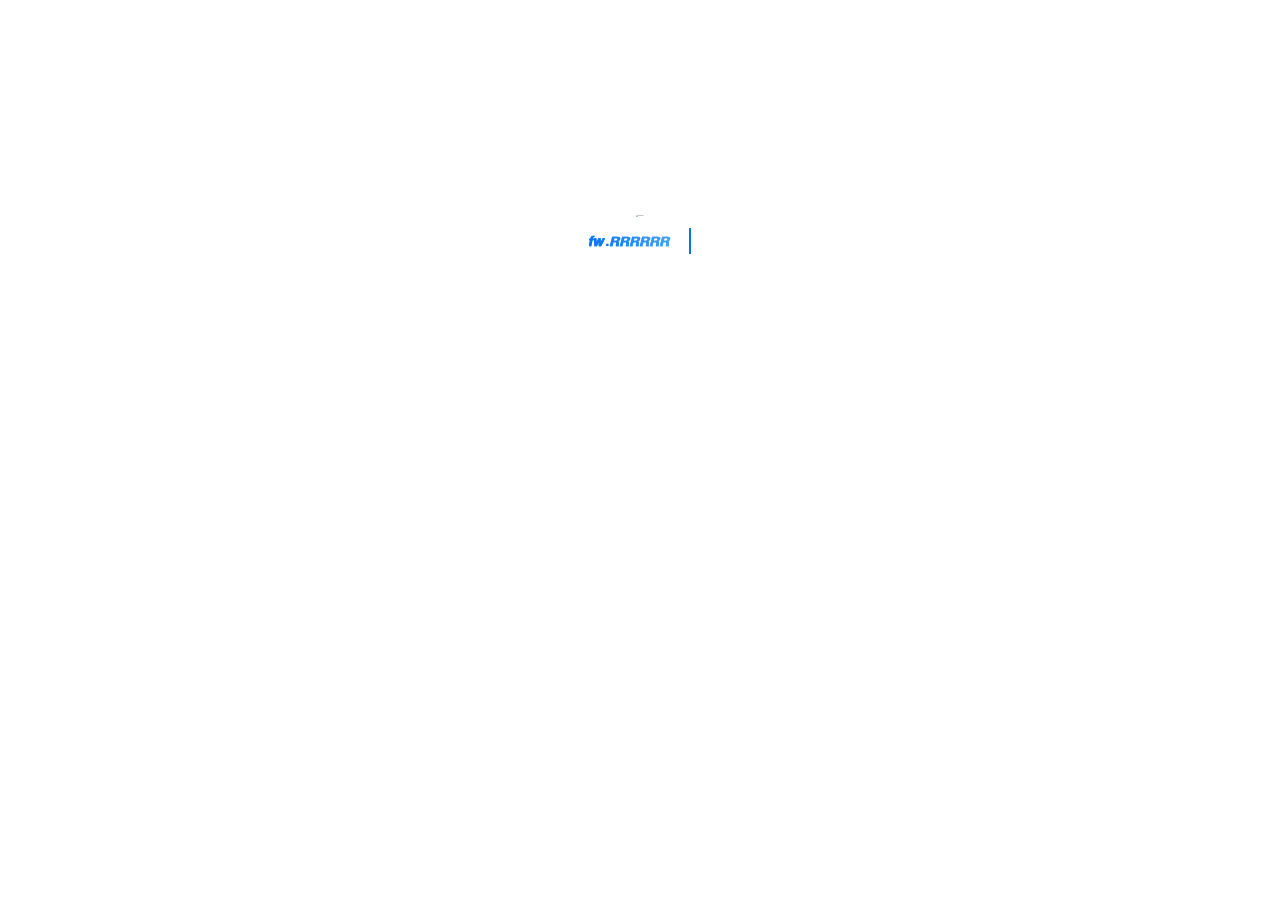
==== commit 9dc396de: "come back" ====
--- a/index.html
+++ b/index.html
@@ -2881,7 +2881,7 @@
 </style>
 </head>
 <body class='typora-export'><div class='typora-export-content'>
-<div id='write'  class=''><p>&nbsp;</p><p>&nbsp;</p><p>&nbsp;</p><div class="container" align="center"><img src="https://fewcoke.github.io/icon.svg" onmouseover="this.src='https://fewcoke.github.io/icon-color.svg'" onmouseout="this.src='https://fewcoke.github.io/icon.svg'" style="zoom:10%" alt="fewcoke" /></div><div class="wrapper"><div class="typing-demo"><a href="go.html"><b>FEWCOKE.</b></a></div></div></div></div>
-
-<script>(function (){var e=document.body.parentElement,t=[],n=null,i=document.body.classList.contains("typora-export-collapse-outline"),r=function(e,t,n){document.addEventListener(e,function(e){if(!e.defaultPrevented)for(var i=e.target;i&&i!=this;i=i.parentNode)if(i.matches(t)){!1===n.call(i,e)&&(e.preventDefault(),e.stopPropagation());break}},!1)};function o(){return e.scrollTop}r("click",".outline-expander",function(e){var t=this.closest(".outline-item-wrapper").classList;return t.contains("outline-item-open")?t.remove("outline-item-open"):t.add("outline-item-open"),d(),!1}),r("click",".outline-item",function(e){var t=this.querySelector(".outline-label");if(location.hash="#"+t.getAttribute("href"),i){var n=this.closest(".outline-item-wrapper").classList;n.contains("outline-item-open")||n.add("outline-item-open"),c(),n.add("outline-item-active")}});var a,s,l=function(){var e=o();n=null;for(var i=0;i<t.length&&t[i][1]-e<60;i++)n=t[i]},c=function(){document.querySelectorAll(".outline-item-active").forEach(e=>e.classList.remove("outline-item-active")),document.querySelectorAll(".outline-item-single.outline-item-open").forEach(e=>e.classList.remove("outline-item-open"))},d=function(){if(n){c();var e=document.querySelector('.outline-label[href="#'+(CSS.escape?CSS.escape(n[0]):n[0])+'"]');if(e)if(i){var t=e.closest(".outline-item-open>ul>.outline-item-wrapper");if(t)t.classList.add("outline-item-active");else{for(var r=(e=e.closest(".outline-item-wrapper")).parentElement.closest(".outline-item-wrapper");r;)r=(e=r).parentElement.closest(".outline-item-wrapper");e.classList.add("outline-item-active")}}else e.closest(".outline-item-wrapper").classList.add("outline-item-active")}};window.addEventListener("scroll",function(e){a&&clearTimeout(a),a=setTimeout(function(){l(),d()},300)});var u=function(){s=setTimeout(function(){!function(){t=[];var e=o();document.querySelector("#write").querySelectorAll("h1, h2, h3, h4, h5, h6").forEach(n=>{var i=n.getAttribute("id");t.push([i,e+n.getBoundingClientRect().y])})}(),l(),d()},300)};window.addEventListener("resize",function(e){s&&clearTimeout(s),u()}),u()})();</script></body>
+<div id='write'  class=''><p>&nbsp;</p><p>&nbsp;</p><p>&nbsp;</p><div class="container" align="center"><img src="https://fewcoke.github.io/icon.svg" onmouseover="this.src='https://fewcoke.github.io/icon-color.svg'" onmouseout="this.src='https://fewcoke.github.io/icon.svg'" style="zoom:10%" alt="fewcoke" /></div><div class="wrapper"><div class="typing-demo"><a href="go.html"><b>𝙛𝙬.𝙍𝙍𝙍𝙍𝙍𝙍</b></a></div></div></div></div>
+
+<script>(function(){var e=document.body.parentElement,t=[],n=null,i=document.body.classList.contains("typora-export-collapse-outline"),r=function(e,t,n){document.addEventListener(e,function(e){if(!e.defaultPrevented)for(var i=e.target;i&&i!=this;i=i.parentNode)if(i.matches(t)){!1===n.call(i,e)&&(e.preventDefault(),e.stopPropagation());break}},!1)};function o(){return e.scrollTop}r("click",".outline-expander",function(e){var t=this.closest(".outline-item-wrapper").classList;return t.contains("outline-item-open")?t.remove("outline-item-open"):t.add("outline-item-open"),d(),!1}),r("click",".outline-item",function(e){var t=this.querySelector(".outline-label");if(location.hash="#"+t.getAttribute("href"),i){var n=this.closest(".outline-item-wrapper").classList;n.contains("outline-item-open")||n.add("outline-item-open"),c(),n.add("outline-item-active")}});var a,s,l=function(){var e=o();n=null;for(var i=0;i<t.length&&t[i][1]-e<60;i++)n=t[i]},c=function(){document.querySelectorAll(".outline-item-active").forEach(e=>e.classList.remove("outline-item-active")),document.querySelectorAll(".outline-item-single.outline-item-open").forEach(e=>e.classList.remove("outline-item-open"))},d=function(){if(n){c();var e=document.querySelector('.outline-label[href="#'+(CSS.escape?CSS.escape(n[0]):n[0])+'"]');if(e)if(i){var t=e.closest(".outline-item-open>ul>.outline-item-wrapper");if(t)t.classList.add("outline-item-active");else{for(var r=(e=e.closest(".outline-item-wrapper")).parentElement.closest(".outline-item-wrapper");r;)r=(e=r).parentElement.closest(".outline-item-wrapper");e.classList.add("outline-item-active")}}else e.closest(".outline-item-wrapper").classList.add("outline-item-active")}};window.addEventListener("scroll",function(e){a&&clearTimeout(a),a=setTimeout(function(){l(),d()},300)});var u=function(){s=setTimeout(function(){!function(){t=[];var e=o();document.querySelector("#write").querySelectorAll("h1, h2, h3, h4, h5, h6").forEach(n=>{var i=n.getAttribute("id");t.push([i,e+n.getBoundingClientRect().y])})}(),l(),d()},300)};window.addEventListener("resize",function(e){s&&clearTimeout(s),u()}),u()})();</script></body>
 </html>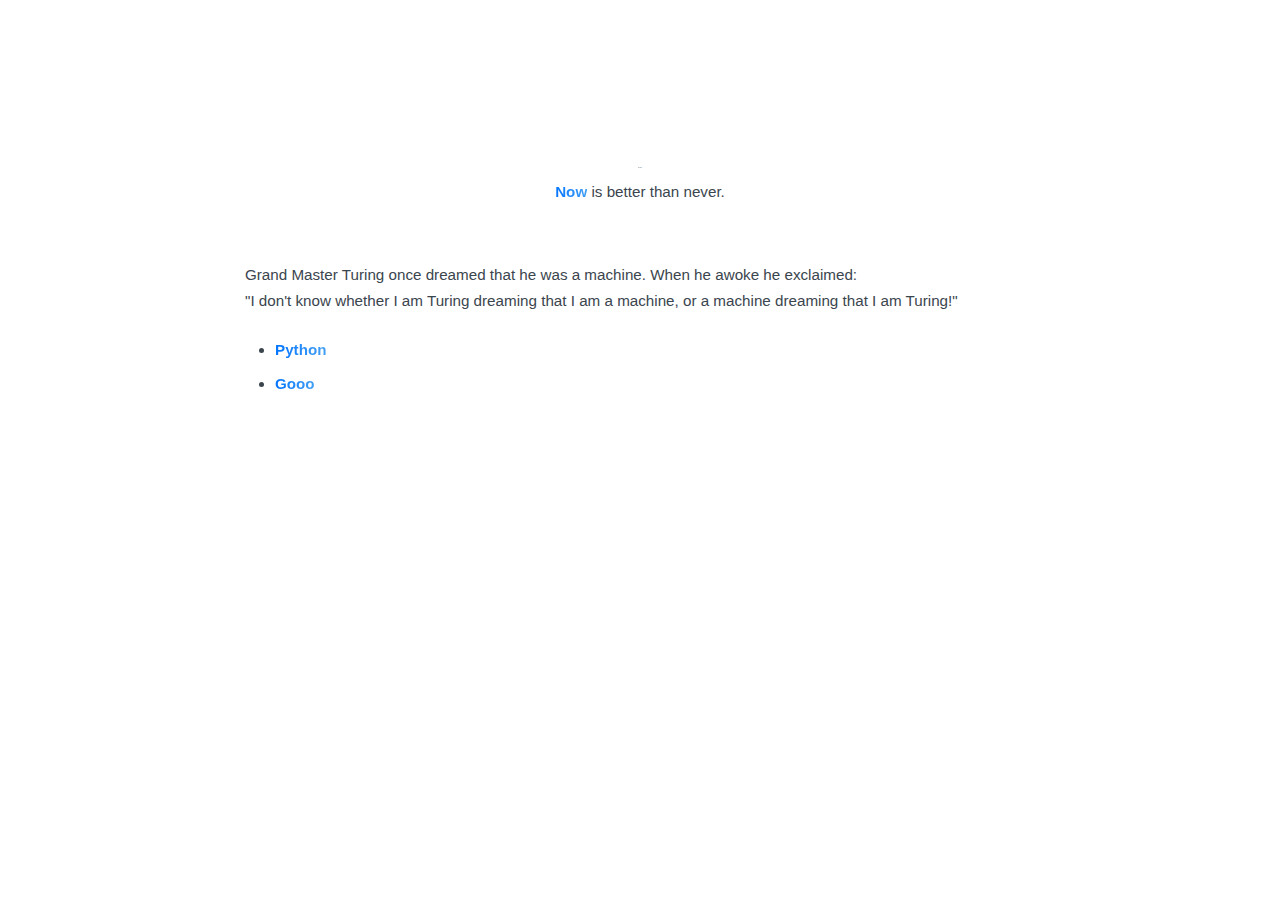
==== commit cfefe2df: "x" ====
--- a/index.html
+++ b/index.html
@@ -2881,7 +2881,7 @@
 </style>
 </head>
 <body class='typora-export'><div class='typora-export-content'>
-<div id='write'  class=''><p>&nbsp;</p><p>&nbsp;</p><p>&nbsp;</p><div class="container" align="center"><img src="https://fewcoke.github.io/icon.svg" onmouseover="this.src='https://fewcoke.github.io/icon-color.svg'" onmouseout="this.src='https://fewcoke.github.io/icon.svg'" style="zoom:10%" alt="fewcoke" /></div><div class="wrapper"><div class="typing-demo"><a href="go.html"><b>𝙛𝙬.𝙍𝙍𝙍𝙍𝙍𝙍</b></a></div></div></div></div>
-
-<script>(function(){var e=document.body.parentElement,t=[],n=null,i=document.body.classList.contains("typora-export-collapse-outline"),r=function(e,t,n){document.addEventListener(e,function(e){if(!e.defaultPrevented)for(var i=e.target;i&&i!=this;i=i.parentNode)if(i.matches(t)){!1===n.call(i,e)&&(e.preventDefault(),e.stopPropagation());break}},!1)};function o(){return e.scrollTop}r("click",".outline-expander",function(e){var t=this.closest(".outline-item-wrapper").classList;return t.contains("outline-item-open")?t.remove("outline-item-open"):t.add("outline-item-open"),d(),!1}),r("click",".outline-item",function(e){var t=this.querySelector(".outline-label");if(location.hash="#"+t.getAttribute("href"),i){var n=this.closest(".outline-item-wrapper").classList;n.contains("outline-item-open")||n.add("outline-item-open"),c(),n.add("outline-item-active")}});var a,s,l=function(){var e=o();n=null;for(var i=0;i<t.length&&t[i][1]-e<60;i++)n=t[i]},c=function(){document.querySelectorAll(".outline-item-active").forEach(e=>e.classList.remove("outline-item-active")),document.querySelectorAll(".outline-item-single.outline-item-open").forEach(e=>e.classList.remove("outline-item-open"))},d=function(){if(n){c();var e=document.querySelector('.outline-label[href="#'+(CSS.escape?CSS.escape(n[0]):n[0])+'"]');if(e)if(i){var t=e.closest(".outline-item-open>ul>.outline-item-wrapper");if(t)t.classList.add("outline-item-active");else{for(var r=(e=e.closest(".outline-item-wrapper")).parentElement.closest(".outline-item-wrapper");r;)r=(e=r).parentElement.closest(".outline-item-wrapper");e.classList.add("outline-item-active")}}else e.closest(".outline-item-wrapper").classList.add("outline-item-active")}};window.addEventListener("scroll",function(e){a&&clearTimeout(a),a=setTimeout(function(){l(),d()},300)});var u=function(){s=setTimeout(function(){!function(){t=[];var e=o();document.querySelector("#write").querySelectorAll("h1, h2, h3, h4, h5, h6").forEach(n=>{var i=n.getAttribute("id");t.push([i,e+n.getBoundingClientRect().y])})}(),l(),d()},300)};window.addEventListener("resize",function(e){s&&clearTimeout(s),u()}),u()})();</script></body>
+<div id='write'  class=''><p>&nbsp;</p><p>&nbsp;</p><div class="container" align="center"><img src="https://fewcoke.github.io/icons/icon-x.svg" onmouseover="this.src='https://fewcoke.github.io/icons/icon-x.svg'" onmouseout="this.src='https://fewcoke.github.io/icons/icon-x.svg'" style="zoom:5%" alt="fewcoke" /></div><div class="wrapper"><div class="typing-demos"><b>Now</b> is better than never.</div></div><p>&nbsp;</p><p><span>Grand Master Turing once dreamed that he was a machine. When he awoke he exclaimed:</span>
+<span>&quot;I don&#39;t know whether I am Turing dreaming that I am a machine, or a machine dreaming that I am Turing!&quot;</span></p><ul><li><p><a href='./python'><b><span>Python</span></b></a></p></li><li><p><a href='./python'><b><span>Gooo</span></b></a></p></li></ul><p>&nbsp;</p></div></div>
+</body>
 </html>